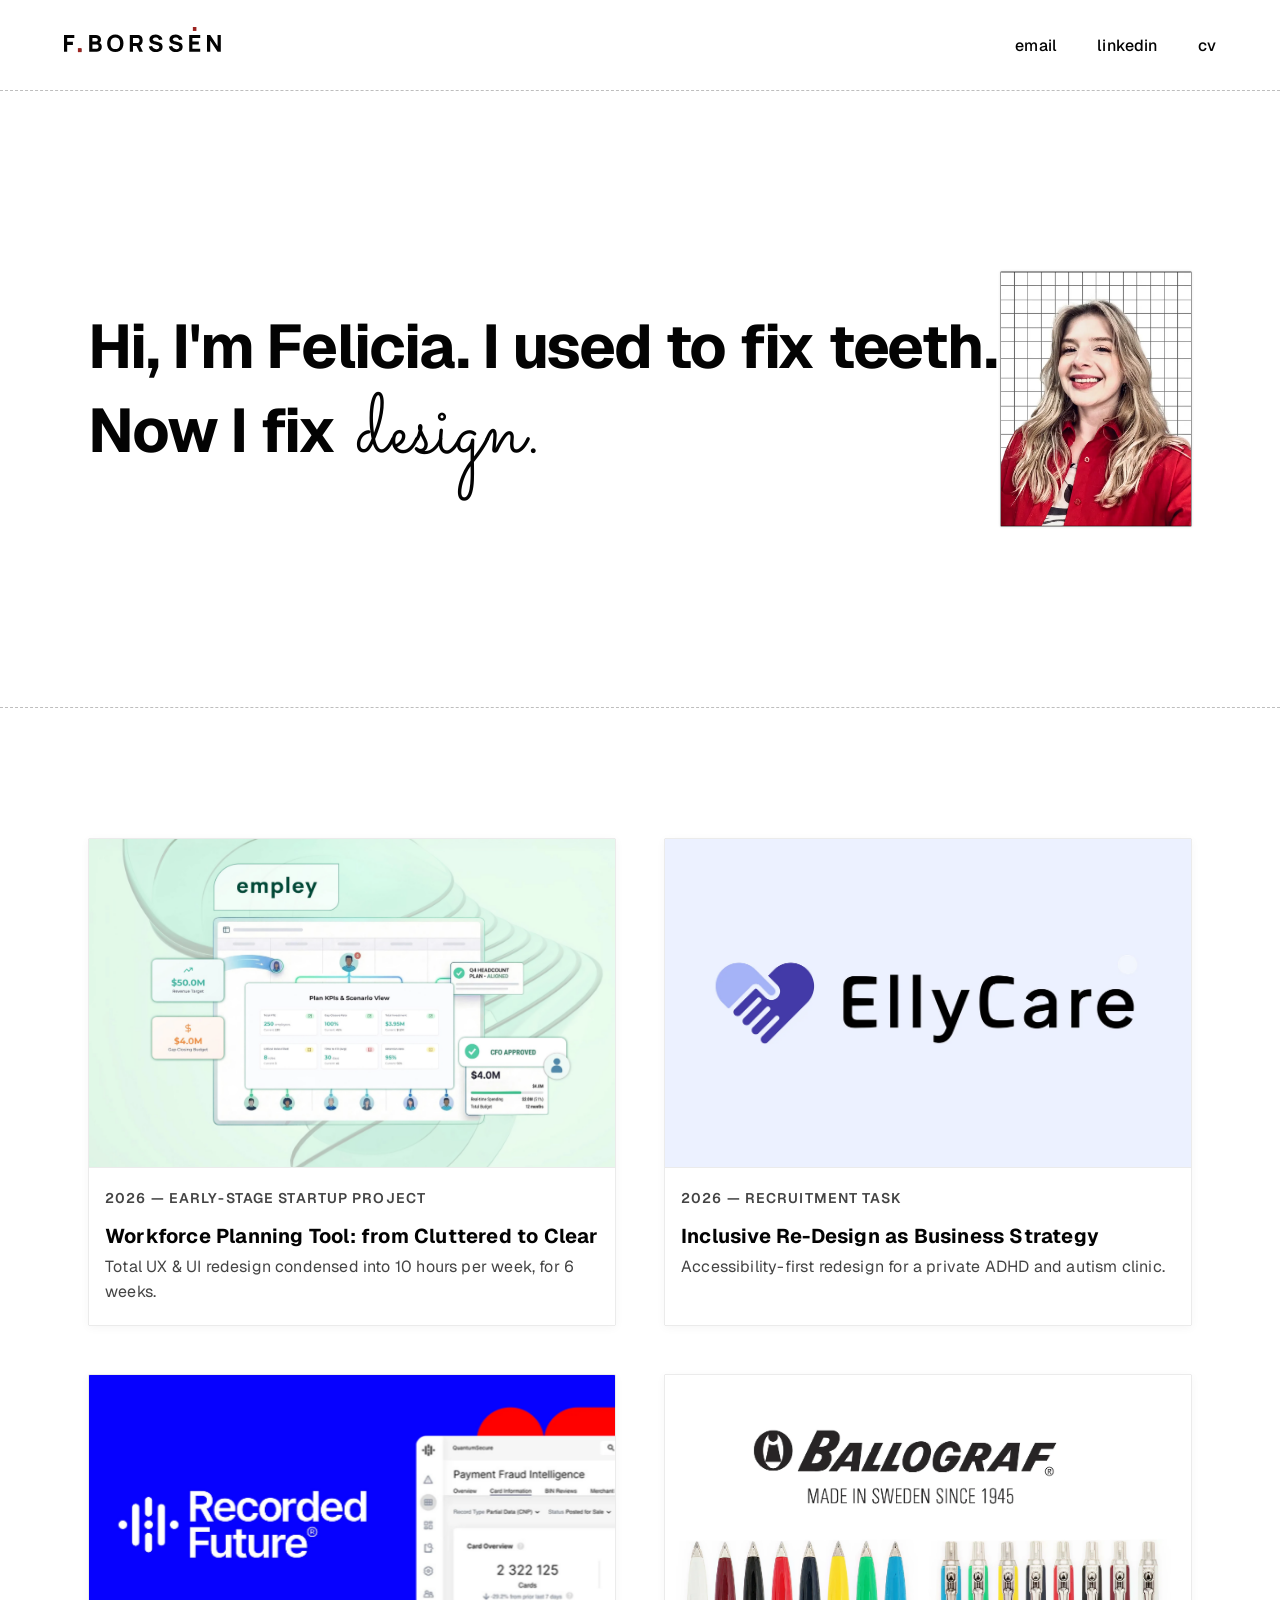
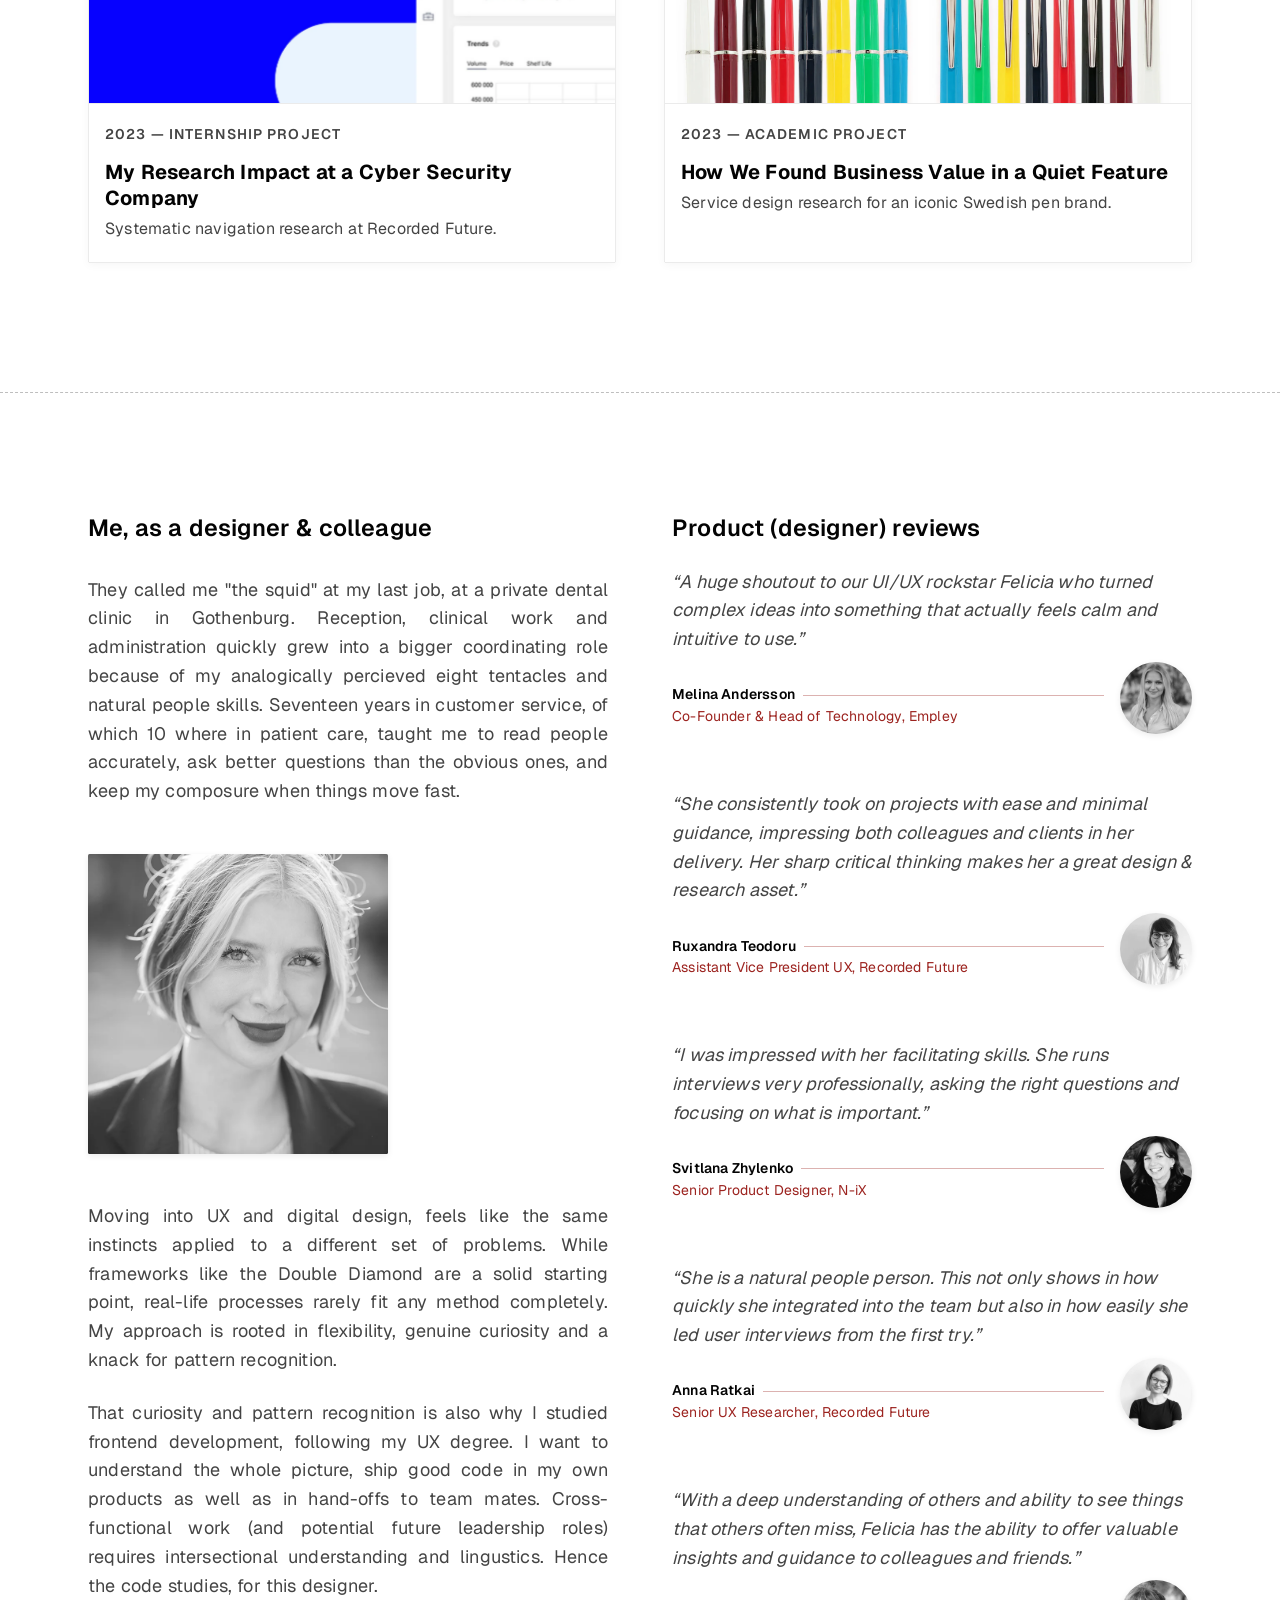
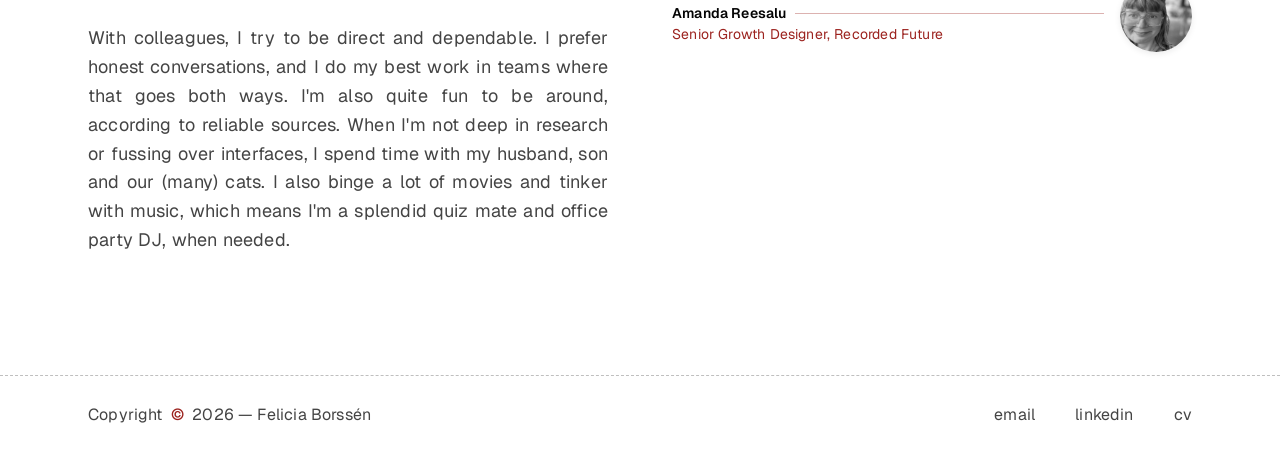
==== index.html @ e65a38c4 "init: portfolio structure and case studies" ====
<!DOCTYPE html>
<html lang="en">
<head>
    <meta charset="UTF-8">
    <meta name="viewport" content="width=device-width, initial-scale=1.0">
    <title>Felicia Borssen — UX Designer</title>
    <link rel="preconnect" href="https://fonts.googleapis.com">
    <link rel="preconnect" href="https://fonts.gstatic.com" crossorigin>
    <link href="https://fonts.googleapis.com/css2?family=Geist:wght@100;200;300;400;500;600;700;800;900&family=Inter:wght@400;500;600;700&family=Manrope:wght@300;400;500;600;700;800&family=Sacramento&display=swap" rel="stylesheet">
    <link rel="stylesheet" href="assets/css/style.css">
    <script>if(window.location.hash){document.documentElement.style.scrollBehavior='auto';window.addEventListener('load',function(){window.scrollBy(0,100);requestAnimationFrame(function(){document.documentElement.style.scrollBehavior='';});});}</script>
</head>
<body>
    <div class="container">
        <!-- Site header -->
        <header class="site-header">
            <div class="site-header__inner">
                <a href="index.html" class="site-header__branding">
                    <img src="assets/images/global/logo.svg" alt="F.Borssén" width="181" height="30">
                </a>
                <nav class="menu">
                    <button class="menu__toggle" aria-label="Open menu" aria-expanded="false">
                        <svg width="24" height="24" viewBox="0 0 24 24" fill="none" stroke="currentColor" stroke-width="2">
                            <line x1="3" y1="6" x2="21" y2="6"></line>
                            <line x1="3" y1="12" x2="21" y2="12"></line>
                            <line x1="3" y1="18" x2="21" y2="18"></line>
                        </svg>
                    </button>
                    <ul class="menu__list">
                        <li class="menu__item">
                            <a href="mailto:felicia.work.inbox@gmail.com" class="animated-link">
                                <span class="animated-link__text">email</span><span class="animated-link__arrow"><svg viewBox="0 0 14 14" fill="none" xmlns="http://www.w3.org/2000/svg"><path d="M3.5 10.5L10.5 3.5M10.5 3.5H5M10.5 3.5V9" stroke="#9C231F" stroke-width="1.8" stroke-linecap="round" stroke-linejoin="round"/></svg></span>
                            </a>
                        </li>
                        <li class="menu__item">
                            <a href="https://www.linkedin.com/in/felicia-borss%C3%A9n-008252253/" class="animated-link" target="_blank" rel="noopener">
                                <span class="animated-link__text">linkedin</span><span class="animated-link__arrow"><svg viewBox="0 0 14 14" fill="none" xmlns="http://www.w3.org/2000/svg"><path d="M3.5 10.5L10.5 3.5M10.5 3.5H5M10.5 3.5V9" stroke="#9C231F" stroke-width="1.8" stroke-linecap="round" stroke-linejoin="round"/></svg></span>
                            </a>
                        </li>
                        <li class="menu__item">
                            <a href="assets/images/global/cv-felicia-borssen-2026.pdf" class="animated-link" target="_blank" rel="noopener">
                                <span class="animated-link__text">cv</span><span class="animated-link__arrow"><svg viewBox="0 0 14 14" fill="none" xmlns="http://www.w3.org/2000/svg"><path d="M3.5 10.5L10.5 3.5M10.5 3.5H5M10.5 3.5V9" stroke="#9C231F" stroke-width="1.8" stroke-linecap="round" stroke-linejoin="round"/></svg></span>
                            </a>
                        </li>
                    </ul>
                </nav>
            </div>
            <hr class="separator site-header__separator" aria-hidden="true">
        </header>

        <!-- Responsive menu overlay (mobile) -->
        <div class="responsive-menu" aria-hidden="true">
            <button class="responsive-menu__close" aria-label="Close menu">
                <svg width="24" height="24" viewBox="0 0 24 24" fill="none" stroke="currentColor" stroke-width="2">
                    <line x1="18" y1="6" x2="6" y2="18"></line>
                    <line x1="6" y1="6" x2="18" y2="18"></line>
                </svg>
            </button>
            <ul class="responsive-menu__list">
                <li><a href="index.html" class="responsive-menu__link">Work</a></li>
                <li><a href="about.html" class="responsive-menu__link">CV</a></li>
                <li><a href="https://www.linkedin.com/in/felicia-borss%C3%A9n-008252253/" class="responsive-menu__link" target="_blank" rel="noopener">LinkedIn</a></li>
                <li><a href="mailto:felicia.work.inbox@gmail.com" class="responsive-menu__link">Email</a></li>
            </ul>
        </div>

        <!-- Main content -->
        <main class="site-content">
            <!-- Hero -->
            <section class="hero">
                <div class="hero__inner">
                    <div class="hero__text">
                        <h1 class="hero__title">Hi, I'm Felicia. I used to fix teeth.<br>Now I fix <span class="hero__title-accent">design.</span></h1>
                    </div>
                    <figure class="hero__image-wrap">
                        <img src="assets/images/global/hero-pic.webp" alt="Portrait of Felicia Borssen" class="hero__image">
                    </figure>
                </div>
            </section>

            <hr class="separator" aria-hidden="true">

            <!-- Projects -->
            <section class="projects" id="work">
                <div class="projects__list">

                    <a href="empley.html" class="project-card">
                        <div class="project-card__image-wrap">
                            <img src="assets/images/empley/hero.webp" alt="Workforce planning platform interface" class="project-card__image" loading="lazy">
                            <div class="project-card__overlay" aria-hidden="true">
                                <span class="project-card__overlay-text">View project</span>
                                <p class="project-card__overlay-description">Total UX & UI redesign condensed into 10 hours per week, for 6 weeks.</p>
                                <div class="project-card__overlay-tags">
                                    <span class="project-card__overlay-tag">UX & UI Design</span>
                                    <span class="project-card__overlay-tag">B2B SaaS</span>
                                    <span class="project-card__overlay-tag">Agile Work</span>
                                </div>
                            </div>
                        </div>
                        <div class="project-card__text">
                            <p class="project-hero__eyebrow">2026 — Early-stage startup project</p>
                            <h3 class="project-card__title">Workforce Planning Tool: from Cluttered to Clear</h3>
                            <p class="project-card__description">Total UX &amp; UI redesign condensed into 10 hours per week, for 6 weeks.</p>
                        </div>
                    </a>

                    <a href="ellycare.html" class="project-card">
                        <div class="project-card__image-wrap">
                            <img src="assets/images/ellycare/hero.webp" alt="EllyCare inclusive healthcare platform" class="project-card__image" loading="lazy">
                            <div class="project-card__overlay" aria-hidden="true">
                                <span class="project-card__overlay-text">View project</span>
                                <p class="project-card__overlay-description">Accessibility-first redesign for a private ADHD and autism clinic.</p>
                                <div class="project-card__overlay-tags">
                                    <span class="project-card__overlay-tag">UX & UI Design</span>
                                    <span class="project-card__overlay-tag">Accessibility</span>

                                    <span class="project-card__overlay-tag">Branding</span>
                                </div>
                            </div>
                        </div>
                        <div class="project-card__text">
                            <p class="project-hero__eyebrow">2026 — Recruitment task</p>
                            <h3 class="project-card__title">Inclusive Re-Design as Business Strategy</h3>
                            <p class="project-card__description">Accessibility-first redesign for a private ADHD and autism clinic.</p>
                        </div>
                    </a>

                    <a href="recorded-future.html" class="project-card">
                        <div class="project-card__image-wrap">
                            <img src="assets/images/recorded-future/hero.webp" alt="Cyber security platform dashboard" class="project-card__image" loading="lazy" style="object-position: 8% center;">
                            <div class="project-card__overlay" aria-hidden="true">
                                <span class="project-card__overlay-text">View project</span>
                                <p class="project-card__overlay-description">Systematic navigation research at Recorded Future.</p>
                                <div class="project-card__overlay-tags">
                                    <span class="project-card__overlay-tag">UX Research</span>
                                    <span class="project-card__overlay-tag">Usability Testing</span>
                                    <span class="project-card__overlay-tag">Enterprise</span>
                                </div>
                            </div>
                        </div>
                        <div class="project-card__text">
                            <p class="project-hero__eyebrow">2023 — Internship project</p>
                            <h3 class="project-card__title">My Research Impact at a Cyber Security Company</h3>
                            <p class="project-card__description">Systematic navigation research at Recorded Future.</p>
                        </div>
                    </a>

                    <a href="ballograf.html" class="project-card">
                        <div class="project-card__image-wrap">
                            <img src="assets/images/ballograf/hero.webp" alt="Ballograf pen customization redesign" class="project-card__image" loading="lazy" style="object-fit: cover; object-position: center top;">
                            <div class="project-card__overlay" aria-hidden="true">
                                <span class="project-card__overlay-text">View project</span>
                                <p class="project-card__overlay-description">Service design research for an iconic Swedish pen brand.</p>
                                <div class="project-card__overlay-tags">
                                    <span class="project-card__overlay-tag">Service Design</span>
                                    <span class="project-card__overlay-tag">B2C</span>
                                    <span class="project-card__overlay-tag">Branding</span>
                                </div>
                            </div>
                        </div>
                        <div class="project-card__text">
                            <p class="project-hero__eyebrow">2023 — Academic project</p>
                            <h3 class="project-card__title">How We Found Business Value in a Quiet Feature</h3>
                            <p class="project-card__description">Service design research for an iconic Swedish pen brand.</p>
                        </div>
                    </a>

                </div>
            </section>

            <!-- About -->
            <section class="about-page" id="about">
                <div class="about-page__grid">
                    <div class="about-page__left">
                        <div class="about-text">
                            <div class="about-grid__col">
                                <h3>Me, as a designer &amp; colleague</h3>
                                <p>They called me "the squid" at my last job, at a private dental clinic in Gothenburg. Reception, clinical work and administration quickly grew into a bigger coordinating role because of my analogically percieved eight tentacles and natural people skills. Seventeen years in customer service, of which 10 where in patient care, taught me to read people accurately, ask better questions than the obvious ones, and keep my composure when things move fast.</p>
                            </div>

                                <img src="assets/images/global/about-me-photo.webp" alt="Felicia Borssen" class="about-photo" loading="lazy">


                            <div class="about-grid__col">    
                                <p>Moving into UX and digital design, feels like the same instincts applied to a different set of problems. While frameworks like the Double Diamond are a solid starting point, real-life processes rarely fit any method completely. My approach is rooted in flexibility, genuine curiosity and a knack for pattern recognition.</p>
                                
                                <p>That curiosity and pattern recognition is also why I studied frontend development, following my UX degree. I want to understand the whole picture, ship good code in my own products as well as in hand-offs to team mates. Cross-functional work (and potential future leadership roles) requires intersectional understanding and lingustics. Hence the code studies, for this designer.</p>
                                    
                                <p>With colleagues, I try to be direct and dependable. I prefer honest conversations, and I do my best work in teams where that goes both ways. I'm also quite fun to be around, according to reliable sources. When I'm not deep in research or fussing over interfaces, I spend time with my husband, son and our (many) cats. I also binge a lot of movies and tinker with music, which means I'm a splendid quiz mate and office party DJ, when needed.</p>
                            </div>
                        </div>
                    </div>
                    <div class="about-page__right">
                        <h3>Product (designer) reviews</h3>
                        <div class="testimonials-list">
                            <div class="testimonial">
                                <p class="testimonial__quote">&ldquo;A huge shoutout to our UI/UX rockstar Felicia who turned complex ideas into something that actually feels calm and intuitive to use.&rdquo;</p>
                                <div class="testimonial__footer">
                                    <img class="testimonial__avatar" src="assets/images/global/testimonial-melina.webp" alt="Melina Andersson" loading="lazy">
                                    <div class="testimonial__meta">
                                        <span class="testimonial__author">Melina Andersson <span class="testimonial__sep"></span></span>
                                        <span class="testimonial__role">Co-Founder &amp; Head of Technology, Empley</span>
                                    </div>
                                </div>
                            </div>
                            <div class="testimonial">
                                <p class="testimonial__quote">&ldquo;She consistently took on projects with ease and minimal guidance, impressing both colleagues and clients in her delivery. Her sharp critical thinking makes her a great design &amp; research asset.&rdquo;</p>
                                <div class="testimonial__footer">
                                    <img class="testimonial__avatar" src="assets/images/global/testimonial-ruxandra.webp" alt="Ruxandra Teodoru" loading="lazy">
                                    <div class="testimonial__meta">
                                        <span class="testimonial__author">Ruxandra Teodoru <span class="testimonial__sep"></span></span>
                                        <span class="testimonial__role">Assistant Vice President UX, Recorded Future</span>
                                    </div>
                                </div>
                            </div>
                            <div class="testimonial">
                                <p class="testimonial__quote">&ldquo;I was impressed with her facilitating skills. She runs interviews very professionally, asking the right questions and focusing on what is important.&rdquo;</p>
                                <div class="testimonial__footer">
                                    <img class="testimonial__avatar" src="assets/images/global/testimonial-svitlana.webp" alt="Svitlana Zhylenko" loading="lazy">
                                    <div class="testimonial__meta">
                                        <span class="testimonial__author">Svitlana Zhylenko <span class="testimonial__sep"></span></span>
                                        <span class="testimonial__role">Senior Product Designer, N-iX</span>
                                    </div>
                                </div>
                            </div>
                            <div class="testimonial">
                                <p class="testimonial__quote">&ldquo;She is a natural people person. This not only shows in how quickly she integrated into the team but also in how easily she led user interviews from the first try.&rdquo;</p>
                                <div class="testimonial__footer">
                                    <img class="testimonial__avatar" src="assets/images/global/testimonial-anna.webp" alt="Anna Ratkai" loading="lazy">
                                    <div class="testimonial__meta">
                                        <span class="testimonial__author">Anna Ratkai <span class="testimonial__sep"></span></span>
                                        <span class="testimonial__role">Senior UX Researcher, Recorded Future</span>
                                    </div>
                                </div>
                            </div>
                            <div class="testimonial">
                                <p class="testimonial__quote">&ldquo;With a deep understanding of others and ability to see things that others often miss, Felicia has the ability to offer valuable insights and guidance to colleagues and friends.&rdquo;</p>
                                <div class="testimonial__footer">
                                    <img class="testimonial__avatar" src="assets/images/global/testimonial-amanda.webp" alt="Amanda Reesalu" loading="lazy">
                                    <div class="testimonial__meta">
                                        <span class="testimonial__author">Amanda Reesalu <span class="testimonial__sep"></span></span>
                                        <span class="testimonial__role">Senior Growth Designer, Recorded Future</span>
                                    </div>
                                </div>
                            </div>
                        </div>
                    </div>
                </div>
            </section>

        </main>

        <!-- Footer -->
        <footer class="site-footer">
            <hr class="site-footer__separator" aria-hidden="true">
            <div class="site-footer__inner">
                <p>Copyright <span class="copyright-symbol">&copy;</span> 2026 &mdash; Felicia Borss&eacute;n</p>
                <ul class="menu__list">
                    <li class="menu__item">
                        <a href="mailto:felicia.work.inbox@gmail.com" class="animated-link">
                            <span class="animated-link__text">email</span><span class="animated-link__arrow"><svg viewBox="0 0 14 14" fill="none" xmlns="http://www.w3.org/2000/svg"><path d="M3.5 10.5L10.5 3.5M10.5 3.5H5M10.5 3.5V9" stroke="#9C231F" stroke-width="1.8" stroke-linecap="round" stroke-linejoin="round"/></svg></span>
                        </a>
                    </li>
                    <li class="menu__item">
                        <a href="https://www.linkedin.com/in/felicia-borss%C3%A9n-008252253/" class="animated-link" target="_blank" rel="noopener">
                            <span class="animated-link__text">linkedin</span><span class="animated-link__arrow"><svg viewBox="0 0 14 14" fill="none" xmlns="http://www.w3.org/2000/svg"><path d="M3.5 10.5L10.5 3.5M10.5 3.5H5M10.5 3.5V9" stroke="#9C231F" stroke-width="1.8" stroke-linecap="round" stroke-linejoin="round"/></svg></span>
                        </a>
                    </li>
                    <li class="menu__item">
                        <a href="assets/images/global/cv-felicia-borssen-2026.pdf" class="animated-link" target="_blank" rel="noopener">
                            <span class="animated-link__text">cv</span><span class="animated-link__arrow"><svg viewBox="0 0 14 14" fill="none" xmlns="http://www.w3.org/2000/svg"><path d="M3.5 10.5L10.5 3.5M10.5 3.5H5M10.5 3.5V9" stroke="#9C231F" stroke-width="1.8" stroke-linecap="round" stroke-linejoin="round"/></svg></span>
                        </a>
                    </li>
                </ul>
            </div>
        </footer>
    </div>

    <script src="assets/js/menu.js" defer></script>
    <script src="assets/js/header.js" defer></script>
</body>
</html>
---- assets/css/style.css ----
/* ========== RESET ========== */

*,
*::before,
*::after {
    box-sizing: border-box;
}

html,
body {
    margin: 0;
    padding: 0;
}

html {
    scroll-behavior: smooth;
    overflow-x: clip;
    scroll-padding-top: calc(var(--header-height) + 78px);
}

img {
    max-width: 100%;
    display: block;
    image-rendering: auto;
}

figure {
    margin: 0;
}

button {
    font: inherit;
    cursor: pointer;
    border: none;
    background: none;
    padding: 0;
}

a {
    color: inherit;
    text-decoration: none;
}

ul {
    list-style: none;
    margin: 0;
    padding: 0;
}

h1, h2, h3, h4 {
    margin: 0;
}

p {
    margin: 0;
}

/* Focus states for keyboard navigation */
a:focus-visible,
button:focus-visible,
input:focus-visible,
textarea:focus-visible {
    outline: 2px solid var(--color-accent);
    outline-offset: 2px;
}


/* ========== VARIABLES (Figma design tokens + BUILD_PLAN structure) ========== */

:root {
    /* --- Colors (from Figma) ---------------------------------------- */
    --color-red: #9C231F;
    --color-red-deep: #811010;

    --color-black: #030303;
    --color-black-70: rgba(3, 3, 3, 0.70);
    --color-black-62: rgba(3, 3, 3, 0.62);
    --color-black-58: rgba(3, 3, 3, 0.58);
    --color-black-50: rgba(3, 3, 3, 0.50);
    --color-black-40: rgba(3, 3, 3, 0.40);
    --color-black-30: rgba(3, 3, 3, 0.30);
    --color-black-18: rgba(3, 3, 3, 0.18);
    --color-black-15: rgba(3, 3, 3, 0.15);
    --color-black-10: rgba(0, 0, 0, 0.10);

    --color-white: #FFFFFF;
    --color-form-bg: #EEF2F8;
    --color-input-bg: #F3F3F5;
    --color-cream: #FCF9F7;
    --color-muted: #ECECF0;
    --color-muted-fg: #717182;

    /* Semantic aliases */
    --color-text: var(--color-black);
    --color-text-secondary: #444;
    --color-text-muted: var(--color-black-58);
    --color-bg: var(--color-white);
    --color-bg-alt: var(--color-cream);
    --color-accent: var(--color-red);
    --color-accent-hover: var(--color-red-deep);
    --color-accent-subtle: rgba(156, 35, 31, 0.35);
    --color-accent-muted: rgba(156, 35, 31, 0.75);
    --color-border: var(--color-black-40);
    --color-border-light: var(--color-black-10);
    --color-border-hairline: rgba(0, 0, 0, 0.08);

    /* --- Typography (Figma: Manrope primary, Sacramento accent, Inter for arrows) --- */
    --font-family: 'Geist', sans-serif;
    --font-heading: 'Geist', sans-serif;
    --font-accent: 'Sacramento', cursive;
    --font-arrow: 'Inter', sans-serif;

    --font-size-xs:   14px;
    --font-size-sm:   16px;
    --font-size-base: 18px;
    --font-size-md:   20px;
    --font-size-lg:   clamp(20px, calc(1.16rem + 0.376vw), 24px);
    --font-size-xl:   clamp(22px, calc(1.24rem + 0.563vw), 28px);
    --font-size-2xl:  clamp(26px, calc(1.49rem + 0.563vw), 32px);
    --font-size-3xl:  clamp(34px, calc(1.82rem + 1.315vw), 48px);
    --font-size-hero: 70px;
    --font-size-hero-accent: 82px;

    --font-weight-light: 300;
    --font-weight-regular: 400;
    --font-weight-medium: 500;
    --font-weight-semibold: 600;
    --font-weight-bold: 700;
    --font-weight-extrabold: 800;

    --line-height-base: 1.55;
    --line-height-body: 1.6;
    --letter-spacing-base: 0.01em;
    --letter-spacing-wide: 0.02em;
    --letter-spacing-logo: 0.17em;

    /* --- Spacing (Figma tokens on 8pt grid) ------------------------- */
    --space-1: 4px;
    --space-2: 8px;
    --space-3: 12px;
    --space-4: 16px;
    --space-5: 24px;
    --space-6: 32px;
    --space-7: 48px;
    --space-8: 64px;
    --space-9: 96px;
    --space-10: 128px;

    /* Semantic spacing aliases */
    --space-xs: var(--space-1);
    --space-sm: var(--space-2);
    --space-md: var(--space-4);
    --space-lg: var(--space-5);
    --space-xl: var(--space-6);
    --space-2xl: var(--space-7);
    --space-3xl: var(--space-8);
    --space-4xl: var(--space-9);

    /* --- Layout (Figma dimensions) ---------------------------------- */
    --width-max: 1440px;
    --padding-section-x: 64px;
    --padding-content-x: 104px;
    --padding-projects-x: 218px;
    --padding-section-y: 114px;
    --padding-hero-y: 130px;

    /* --- Border radius ---------------------------------------------- */
    --radius-sharp: 1.5px;
    --radius-sm: var(--radius-sharp);
    --radius-md: var(--radius-sharp);
    --radius-lg: var(--radius-sharp);
    --radius-pill: 100px;
    --radius-card: var(--radius-sharp);

    /* --- Grid (teacher's signature pattern) ------------------------- */
    --header-height: 90px;
    --grid-container: [full-start] minmax(24px, 1fr) [inner-start] minmax(0, 87.5rem) [inner-end] minmax(24px, 1fr) [full-end];
    --section-gap: var(--space-4xl);

    /* --- Custom dashed separator ------------------------------------ */
    --dash-color: var(--color-black-50);
    --dash-length: 12px;
    --dash-gap: 8px;
}


/* ========== TYPOGRAPHY ========== */

body {
    font-family: var(--font-family);
    font-size: var(--font-size-base);
    font-weight: var(--font-weight-regular);
    line-height: var(--line-height-base);
    letter-spacing: var(--letter-spacing-base);
    color: var(--color-text);
    background-color: var(--color-bg);
    -webkit-font-smoothing: antialiased;
    overflow-x: clip;
}

h1 {
    font-family: var(--font-heading);
    font-size: clamp(32px, 3vw + 1rem, var(--font-size-hero));
    font-weight: var(--font-weight-bold);
    line-height: 1.15;
    letter-spacing: -0.02em;
}

h2 {
    font-family: var(--font-heading);
    font-size: var(--font-size-2xl);
    font-weight: var(--font-weight-medium);
    line-height: 1.2;
}

h3 {
    font-family: var(--font-heading);
    font-size: var(--font-size-md);
    font-weight: var(--font-weight-medium);
    line-height: 1.3;
}


/* ========== MAIN LAYOUT (teacher's grid container) ========== */

.container {
    display: grid;
    grid-template-columns: var(--grid-container);
    row-gap: 0;
}

/* Inner-width: content constrained to max-width */
.site-content {
    grid-column: inner;
    padding: 0 var(--padding-section-x);
}


/* ========== SITE HEADER (Figma: logo + links) ========== */

.site-header {
    grid-column: full;
    position: sticky;
    top: 0;
    z-index: 100;
    background-color: var(--color-bg);
    transition: transform 500ms ease-in-out;
}

.site-header--hidden {
    transform: translateY(-100%);
}

.site-header__inner {
    height: var(--header-height);
    display: flex;
    justify-content: space-between;
    align-items: center;
    padding: 0 var(--padding-section-x);
    max-width: 87.5rem;
    margin: 0 auto;
}

/* --- Logo (SVG from Figma export) --- */
.site-header__branding {
    display: flex;
    align-items: center;
    position: relative;
    width: fit-content;
    transform: translateY(-5px);
}

.site-header__branding::after {
    content: '';
    position: absolute;
    bottom: -8px;
    left: -2px;
    width: 0;
    height: 2px;
    background-color: var(--color-accent);
    transition: width 400ms ease-out;
}

.site-header__branding:hover::after {
    width: calc(100% + 4px);
}

.site-header__branding img {
    height: 26px;
    width: auto;
}

/* --- Header nav links (Figma: animated links with red arrows) --- */
.menu {
    display: flex;
    align-items: center;
}

.menu__list {
    display: flex;
    align-items: center;
    gap: 40px;
}


.menu__toggle {
    display: none;
}


/* ========== DASHED SEPARATOR (custom gradient — longer dashes, wider gaps) ========== */

/* All separators: full viewport bleed, native dashed border at 25% opacity */
.separator,
.site-header__separator,
.site-footer__separator {
    border: none;
    border-top: 1px dashed #000;
    opacity: 0.25;
    height: 0;
    margin: 0;
    /* Break out of padded containers to full viewport */
    width: 100vw;
    position: relative;
    left: 50%;
    transform: translateX(-50%);
}


/* ========== HERO (Figma: image + headline, 208px vertical padding) ========== */

.hero {
    padding: 180px 0 180px;
}

.hero__inner {
    display: flex;
    align-items: center;
    gap: 80px;
}

.hero__image-wrap {
    flex-shrink: 0;
}

.hero__image {
    width: clamp(130px, 15vw, 210px);
    height: auto;
    aspect-ratio: 3 / 4;
    object-fit: cover;
    border-radius: var(--radius-sm);
    border: 0.344px solid var(--color-black-40);
    box-shadow: 0 0 2.751px 0 rgba(0, 0, 0, 0.1);
}

.hero__text {
    display: flex;
    flex-direction: column;
    gap: var(--space-md);
    flex: 1;
    min-width: 0;
}

.hero__title {
    white-space: nowrap;
    font-size: clamp(22px, 4.8vw, 64px);
}

/* Sacramento accent — NOT italic, scales relative to parent h1 */
.hero__title-accent {
    font-family: var(--font-accent);
    font-weight: var(--font-weight-regular);
    font-style: normal;
    font-size: 1.5em;
    letter-spacing: 0;
    margin-left: 0.08em;
}


/* ========== PROJECTS SECTION (Figma: wider padding 218px) ========== */

.projects {
    padding: 130px 0;
    position: relative;
}

.projects::after {
    content: '';
    position: absolute;
    left: 50%;
    transform: translateX(-50%);
    width: 100vw;
    border-top: 1px dashed #000;
    opacity: 0.25;
    pointer-events: none;
    bottom: 0;
}

.projects__list {
    display: grid;
    grid-template-columns: 1fr 1fr;
    gap: var(--space-7);
}

/* --- Project Card --- */
.project-card {
    display: flex;
    flex-direction: column;
    gap: 0;
    text-decoration: none;
    color: inherit;
    min-width: 0;
    border: 1px solid var(--color-border-hairline);
    border-radius: var(--radius-sm);
    overflow: hidden;
    padding: 0;
    box-shadow: 0 2px 10px rgba(0, 0, 0, 0.04);
}

.project-card__image-wrap {
    width: 100%;
    aspect-ratio: 16 / 10;
    border-radius: 0;
    overflow: hidden;
    position: relative;
    container-type: inline-size;
    border-bottom: 1px solid var(--color-border-hairline);
}

.project-card__image-wrap::after {
    content: '';
    position: absolute;
    inset: 0;
    border-radius: 0;
    pointer-events: none;
    z-index: 1;
}

.project-card__image {
    width: 100%;
    height: 100%;
    object-fit: cover;
    transition: transform 600ms ease-in-out;
    will-change: transform;
    transform: scale(1.01) translateZ(0);
}

.project-card:hover .project-card__image {
    transform: scale(1.03);
}

/* Recorded Future preview card: shift the dashboard screenshot crop left-of-center */
.project-card[href$="recorded-future.html"] .project-card__image {
    object-position: 8% center;
}

.project-card__overlay {
    position: absolute;
    inset: 0;
    background-color: rgba(3, 3, 3, 0);
    display: flex;
    flex-direction: column;
    align-items: flex-start;
    justify-content: flex-start;
    gap: 22px;
    padding: 36% 20px 20px;
    transition: background-color 500ms ease-in-out;
    border-radius: var(--radius-sm);
}

.project-card__overlay-text {
    color: var(--color-white);
    font-weight: var(--font-weight-semibold);
    font-size: var(--font-size-md);
    opacity: 0;
    transform: translateY(10px);
    transition: opacity 400ms ease-in-out, transform 400ms ease-in-out;
}

.project-card__overlay-description {
    color: rgba(255, 255, 255, 0.92);
    font-size: var(--font-size-xs);
    font-weight: var(--font-weight-medium);
    line-height: var(--line-height-body);
    text-align: left;
    opacity: 0;
    transform: translateY(10px);
    transition: opacity 400ms ease-in-out 30ms, transform 400ms ease-in-out 30ms;
    margin: 0;
}

.project-card:hover .project-card__overlay-description {
    opacity: 1;
    transform: translateY(0);
}

.project-card__overlay-tags {
    display: flex;
    flex-wrap: wrap;
    justify-content: center;
    gap: 6px;
    opacity: 0;
    transform: translateY(6px);
    transition: opacity 400ms ease-in-out 60ms, transform 400ms ease-in-out 60ms;
}

.project-card__overlay-tag {
    font-size: var(--font-size-xs);
    font-weight: var(--font-weight-medium);
    padding: var(--space-1) 11px;
    border: 1px solid rgba(255, 255, 255, 0.5);
    border-radius: var(--radius-sm);
    color: var(--color-white);
}

.project-card:hover .project-card__overlay {
    background-color: rgba(3, 3, 3, 0.92);
}

.project-card:hover .project-card__overlay-text,
.project-card:hover .project-card__overlay-tags {
    opacity: 1;
    transform: translateY(0);
}

/* Compact overlay for small cards (e.g. 3-col other-cases grid) */
@container (max-width: 360px) {
    .project-card__overlay {
        gap: 10px;
        padding: 14px;
    }

    .project-card__overlay-text {
        font-size: var(--font-size-sm);
    }

    .project-card__overlay-description {
        display: none;
    }

    .project-card__overlay-tags {
        gap: 4px;
    }

    .project-card__overlay-tag {
        font-size: 11px;
        padding: 2px var(--space-2);
    }
}

.project-card__text {
    display: flex;
    flex-direction: column;
    gap: 6px;
    padding: 20px 16px 20px;
    background: var(--color-bg);
}

.project-card .project-hero__eyebrow {
    margin-bottom: 0;
}

.project-card__title {
    font-size: clamp(14px, 1.4vw + 0.5rem, 20px);
    font-weight: var(--font-weight-bold);
    letter-spacing: 0.2px;
    line-height: 1.3;
    color: var(--color-text);
    margin-top: var(--space-sm);
}

.project-card__description {
    font-size: clamp(14px, 1.4vw, 16px);
    color: var(--color-text-secondary);
    line-height: var(--line-height-base);
}

.other-cases-grid .project-card__overlay {
    padding-top: 38%;
}

/* Fix: .project-tabs .tabs__panel p overrides card p elements — reset here */
.project-tabs .tabs__panel .project-card .project-hero__eyebrow {
    margin-bottom: 0;
    color: inherit;
}

.project-tabs .tabs__panel .project-card__overlay-description {
    color: rgba(255, 255, 255, 0.92);
    margin-bottom: 0;
}

.projects__list .project-card__overlay {
    padding-top: 38%;
}

/* Hide overlay description on landing page cards (visible in text area only) */
.projects__list .project-card__overlay-description {
    display: none;
}


/* ========== TAB NAVIGATION (Figma: animated red underline, mt-14px) ========== */

.tabs {
    display: flex;
    flex-direction: column;
}

.tabs__buttons {
    display: flex;
    gap: clamp(22px, 4.6vw, 64px);
    border-bottom: none;
}

.tabs__button {
    font-family: var(--font-family);
    font-size: var(--font-size-md);
    font-weight: var(--font-weight-medium);
    letter-spacing: 0.48px;
    color: var(--color-text-muted);
    background: none;
    border: none;
    cursor: pointer;
    padding: var(--space-md) 0;
    padding-bottom: 0;
    position: relative;
    transition: color 500ms ease;
    white-space: nowrap;
    text-transform: lowercase;
}

/* Red underline — 6px below text baseline; keeps air between line and dashed separator */
.tabs__button::after {
    content: '';
    display: block;
    margin-top: 6px;
    width: 0;
    height: 2px;
    background-color: var(--color-accent);
    transition: width 400ms ease-out;
}

.tabs__button--active {
    color: var(--color-text);
}

.tabs__button--active::after {
    width: 100%;
}

.tabs__button:hover {
    color: var(--color-text);
}

.tabs__button:hover::after {
    width: 100%;
}

/* Tabs content wrapper — height animated by JS per active panel */
.tabs__content {
    position: relative;
    overflow-x: clip;
    overflow-y: clip;
    transition: height 400ms ease;
}

/*
 * Tab-lead — hook wrapper that sits ABOVE the column grid.
 * Constrained to left-column width via max-width so the hook visually aligns
 * with the left column below. Margin zeroed everywhere — parent gap on
 * .tabs__panel / .process-block handles vertical spacing.
 */
.tabs__panel > .tab-intro,
.process-block > .tab-intro {
    max-width: calc(50% - 40px);
    margin-bottom: 0;
}

.project-tabs .tabs__panel .tab-intro {
    display: flex;
    flex-direction: column;
    gap: 0;
}

.tab-intro .tab-intro__hook { margin-bottom: 0; }


.tab-cols {
    display: grid;
    grid-template-columns: 1fr 1fr;
    gap: 80px;
    align-items: start;
}

.tab-cols__aside {
    position: sticky;
    top: calc(var(--header-height) + 78px + var(--space-md));
    align-self: start;
    display: flex;
    flex-direction: column;
    gap: var(--space-lg);
    padding-top: 14px;
}

.process-block__media--sticky {
    position: sticky;
    top: calc(var(--header-height) + 78px + var(--space-md));
    align-self: start;
}

.tabs__panel {
    position: absolute;
    top: 0;
    left: 0;
    width: 100%;
    opacity: 0;
    transform: translateY(8px);
    transition: opacity 500ms ease-in-out, transform 500ms ease-in-out;
    pointer-events: none;
    visibility: hidden;
}

.tabs__panel--active {
    opacity: 1;
    transform: translateY(0);
    pointer-events: auto;
    visibility: visible;
    position: relative;
}


/* ========== ABOUT CONTENT ========== */

.about-grid {
    display: grid;
    grid-template-columns: 1fr 1px 1fr;
    gap: var(--space-xl);
}

.about-grid__divider {
    background-color: var(--color-black-15);
    width: 1px;
    margin: 28px 0;
}

.about-grid__col {
    display: flex;
    flex-direction: column;
    gap: var(--space-lg);
}

.about-grid__col p {
    color: var(--color-text-secondary);
    line-height: var(--line-height-body);
    text-align: justify;
    text-align-last: left;
    hyphens: none;
    text-wrap: pretty;
}


/* ========== TESTIMONIALS (Figma: avatar + quote) ========== */

.testimonials-list {
    display: flex;
    flex-direction: column;
    gap: var(--space-2xl);
}

.testimonial {
    display: flex;
    flex-direction: column;
    gap: var(--space-md);
}

.testimonial__footer {
    display: flex;
    flex-direction: row-reverse;
    align-items: center;
    gap: var(--space-md);
}

.testimonial__avatar {
    width: 72px;
    height: 72px;
    border-radius: 50%;
    background-color: var(--color-muted);
    flex-shrink: 0;
    object-fit: cover;
    filter: grayscale(100%);
    box-shadow: 0 2px 6px rgba(0, 0, 0, 0.08);
    transform: translateY(-8px);
}

.testimonial__body {
    display: flex;
    flex-direction: column;
    gap: var(--space-md);
}

.testimonial__quote {
    color: var(--color-text-secondary);
    line-height: var(--line-height-body);
    font-style: italic;
}

.testimonial__meta {
    display: flex;
    flex-direction: column;
    justify-content: center;
    flex: 1;
    gap: 0;
}

.testimonial__author {
    font-weight: var(--font-weight-semibold);
    font-size: var(--font-size-xs);
    display: flex;
    align-items: center;
}

.testimonial__sep {
    display: block;
    flex: 1;
    height: 1px;
    background-color: var(--color-accent-subtle);
    margin-left: var(--space-2);
}

.testimonial__role {
    font-size: var(--font-size-xs);
    color: var(--color-accent);
}



/* ========== ABOUT PAGE LAYOUT ========== */

.about-page {
    padding: 120px 0 120px;
}

.about-page__grid {
    display: grid;
    grid-template-columns: 1fr 1fr;
    gap: var(--space-3xl);
    align-items: start;
}

.about-page__left {
    display: flex;
    flex-direction: column;
    gap: var(--space-3xl);
}

.about-text {
    display: flex;
    flex-direction: column;
    gap: var(--space-2xl);
}

.about-text h3 {
    font-size: var(--font-size-lg);
    font-weight: var(--font-weight-semibold);
    margin-bottom: var(--space-sm);
}

.about-photo {
    width: 300px;
    height: 300px;
    border-radius: var(--radius-sm);
    object-fit: cover;

    filter: grayscale(100%);
    box-shadow: 0 2px 6px rgba(0, 0, 0, 0.08);
}

.about-page__right > h3 {
    font-size: var(--font-size-lg);
    font-weight: var(--font-weight-semibold);
    margin-bottom: var(--space-lg);
}

.about-page__right {
    position: sticky;
    top: calc(var(--header-height) + var(--space-2xl));
}

@media screen and (max-width: 900px) {
    .about-page__grid {
        grid-template-columns: 1fr;
    }

    .about-page__right {
        position: static;
    }
}


/* ========== CV TAB ========== */

.cv-sheet {
    width: 100%;
    border: 0.8px solid var(--color-black-18);
    border-radius: var(--radius-card);
    overflow: hidden;
    display: flex;
    text-align: left;
}

/* --- Sidebar --- */
.cv-sidebar {
    width: 224px;
    flex-shrink: 0;
    background-color: var(--color-form-bg);
    padding: 26px 22px;
    display: flex;
    flex-direction: column;
    gap: var(--space-2xl);
}

.cv-sidebar-section + .cv-sidebar-section {
    margin-top: -10px;
}

.cv-identity {
    display: flex;
    flex-direction: column;
    gap: var(--space-1);
    margin-top: 10px;
}

.cv-identity .cv-name {
    margin-top: 12px;
}

.cv-label {
    font-size: var(--font-size-xl);
    font-weight: var(--font-weight-bold);
    line-height: 1;
    color: var(--color-accent);
}

.cv-name {
    font-size: var(--font-size-md);
    font-weight: var(--font-weight-semibold);
    line-height: 1.15;
    color: var(--color-text);
    display: inline-block;
    position: relative;
    padding-bottom: 9px;
    margin-bottom: 14px;
}

.cv-name::after {
    content: '';
    position: absolute;
    bottom: 0;
    left: -1px;
    width: calc(100% - 34px);
    height: 2px;
    background-color: var(--color-accent);
}

.cv-role {
    font-size: var(--font-size-sm);
    font-weight: var(--font-weight-bold);
    text-transform: uppercase;
    letter-spacing: 0.02em;
    line-height: 1.2;
    color: var(--color-text);
}

.cv-role-accent {
    color: var(--color-accent);
}

.cv-sidebar-section {
    display: flex;
    flex-direction: column;
    gap: var(--space-3);
}

.cv-sidebar-section .cv-summary + .cv-summary {
    margin-top: var(--space-3);
}

.cv-section-label {
    font-size: var(--font-size-xs);
    font-weight: var(--font-weight-bold);
    text-transform: uppercase;
    letter-spacing: 0.1em;
    color: var(--color-accent);
}

.cv-contact-list {
    display: flex;
    flex-direction: column;
    gap: var(--space-3);
}

.cv-contact-item {
    display: flex;
    align-items: center;
    gap: 7px;
    font-size: var(--font-size-xs);
    color: var(--color-text);
    text-decoration: none;
    line-height: 1.4;
}

.cv-contact-item svg {
    width: 11px;
    height: 11px;
    flex-shrink: 0;
}

.cv-contact-link-text {
    text-decoration: underline;
    text-underline-offset: 2px;
}

.cv-summary {
    font-size: var(--font-size-xs);
    color: var(--color-text);
    line-height: 1.65;
}

.cv-tools-list {
    display: flex;
    flex-direction: column;
    gap: 5px;
}

.cv-tool {
    font-size: var(--font-size-xs);
    color: var(--color-text);
}

/* --- Main column --- */
.cv-main {
    flex: 1;
    background-color: var(--color-white);
    padding: 26px 32px 36px;
    display: flex;
    flex-direction: column;
    gap: var(--space-lg);
    border-left: 1px dashed var(--color-border-light);
    min-width: 0;
}

.cv-section + .cv-section {
    margin-top: var(--space-xl);
}

.cv-main-top {
    display: flex;
    justify-content: flex-end;
    margin-top: 14px;
}

.cv-section {
    display: flex;
    flex-direction: column;
    gap: var(--space-lg);
}

.cv-section-heading {
    font-size: var(--font-size-sm);
    font-weight: var(--font-weight-bold);
    text-transform: uppercase;
    letter-spacing: 0.1em;
    color: var(--color-accent);
    padding-bottom: var(--space-3);
    padding-left: 32px;
    padding-right: 32px;
    margin-left: -32px;
    margin-right: -32px;
    border-bottom: 1px dashed var(--color-border-light);
}

.cv-entry {
    display: flex;
    flex-direction: column;
    gap: 3px;
}

.cv-entry-header {
    display: flex;
    align-items: baseline;
    gap: var(--space-sm);
}

.cv-entry-title {
    font-size: var(--font-size-sm);
    font-weight: var(--font-weight-semibold);
    color: var(--color-text);
}

.cv-entry-date {
    font-size: var(--font-size-xs);
    font-weight: var(--font-weight-light);
    color: var(--color-black-62);
    display: block;
}

.cv-entry-company {
    font-size: var(--font-size-sm);
    color: var(--color-accent);
    font-weight: var(--font-weight-medium);
}

.cv-entry-company::before {
    content: '|';
    margin-right: 7px;
}

.cv-entry-description {
    font-size: var(--font-size-xs);
    color: var(--color-text);
    line-height: 1.65;
    margin-top: 5px;
}

.cv-skills-grid {
    display: flex;
    flex-wrap: wrap;
    gap: var(--space-2);
}

.cv-skill-pill {
    font-size: var(--font-size-xs);
    font-weight: var(--font-weight-medium);
    padding: 4px 10px;
    border: 0.8px solid var(--color-border);
    border-radius: var(--radius-pill);
    color: var(--color-text);
}




/* ========== SITE FOOTER (no bg, dashed line above) ========== */

.site-footer {
    grid-column: inner;
    padding: 0 var(--padding-section-x);
    background-color: transparent;
}



.site-footer__inner {
    height: 80px;
    padding: var(--space-lg) 0;
    display: flex;
    justify-content: space-between;
    align-items: center;
    font-size: var(--font-size-sm);
    color: var(--color-text-secondary);
}

.copyright-symbol {
    color: var(--color-accent);
    font-weight: var(--font-weight-medium);
    margin: 0 var(--space-1);
}

.site-footer .menu__list {
    opacity: 0;
    pointer-events: none;
    transition: opacity 300ms ease;
}

body.header-hidden .site-footer .menu__list {
    opacity: 1;
    pointer-events: auto;
}

.site-footer .animated-link__text {
    font-size: var(--font-size-sm);
    font-weight: var(--font-weight-regular);
    color: var(--color-text-secondary);
}

.site-footer .animated-link__text::after {
    height: 1px;
}

.site-footer .animated-link__arrow {
    width: 13px;
    height: 15px;
    justify-content: center;
}

.site-footer .animated-link__arrow svg path {
    stroke: var(--color-accent-muted);
}


/* ========== PROJECT DETAIL PAGE ========== */

/* --- Project Hero (centered 800px reading column) --- */
.project-hero {
    display: flex;
    flex-direction: column;
    gap: var(--space-2xl);
    padding: 100px 0 var(--space-2xl);
    max-width: 68.75rem;
    margin: 0;
}

.project-hero__header {
    display: flex;
    flex-direction: column;
    gap: var(--space-xl);
}

.project-hero__eyebrow {
    font-size: var(--font-size-xs);
    font-weight: var(--font-weight-semibold);
    text-transform: uppercase;
    letter-spacing: 0.08em;
    color: var(--color-text-secondary);
    width: fit-content;
    white-space: nowrap;
}

.project-hero__meta {
    display: flex;
}

.project-hero__text {
    display: flex;
    flex-direction: column;
    gap: var(--space-md);
}

/* Project detail h1 override */
.project-hero h1 {
    font-size: clamp(28px, 4vw, 48px);
    line-height: 1.1;
    letter-spacing: -0.02em;
    white-space: nowrap;
}

.project-hero__tag {
    font-size: 0.38em;
    font-weight: var(--font-weight-medium);
    text-transform: uppercase;
    letter-spacing: 0.04em;
    color: #888;
    vertical-align: middle;
    white-space: nowrap;
}

.project-hero__dash {
    font-weight: var(--font-weight-light);
}

.project-hero__description {
    font-size: var(--font-size-base);
    color: var(--color-text-secondary);
    line-height: var(--line-height-body);
}

.project-hero__image-wrap {
    border-radius: var(--radius-md);
    overflow: hidden;
    border: 1px solid var(--color-border-light);
    box-shadow: 0 2px 10px rgba(0, 0, 0, 0.04);
}

.project-hero__image {
    width: 100%;
    height: auto;
    aspect-ratio: 2 / 1;
    object-fit: cover;
}

.project-hero__image--full {
    aspect-ratio: 16 / 9;
}

.tabs__button[data-tab="projects"] {
    margin-left: auto;
}

.tabs__button[data-tab="projects"]::before {
    content: '';
    position: absolute;
    right: calc(100% + clamp(20px, 3.5vw, 50px));
    top: 50%;
    transform: translateY(-24%);
    width: 1.6px;
    height: 20.5px;
    background-color: rgba(0, 0, 0, 0.22);
    pointer-events: none;
}

/* ========== OTHER CASES PANEL ========== */
.other-cases-grid {
    display: grid;
    grid-template-columns: repeat(3, 1fr);
    gap: var(--space-6);
}

/* --- Project Content Tabs (left-aligned, sticky scroll) --- */
.project-tabs {
    padding: 0;
    max-width: 68.75rem;
    margin: var(--space-xl) 0 var(--space-3xl);
}

/* Sticky tab navigation — top: 0 when header is hidden, var(--header-height) when visible */
.project-tabs .tabs__buttons {
    position: sticky;
    top: 0;
    z-index: 40;
    padding: 12px 0 26px;
    isolation: isolate;
    transition: top 500ms ease-in-out;
}

body:not(.header-hidden) .project-tabs .tabs__buttons {
    top: var(--header-height);
}

/* Full-width background bleed for sticky tab bar */
.project-tabs .tabs__buttons::before {
    content: '';
    position: absolute;
    top: 0;
    bottom: 0;
    left: -100vw;
    right: -100vw;
    width: auto;
    background-color: rgba(255, 255, 255, 0.95);
    backdrop-filter: blur(8px);
    -webkit-backdrop-filter: blur(8px);
    z-index: -1;
}

/* Conditional dashed line below sticky tabs when stuck AND header hidden */
.project-tabs .tabs__buttons::after {
    content: '';
    position: absolute;
    bottom: 0;
    left: -100vw;
    right: -100vw;
    width: auto;
    border-top: 1px dashed #000;
    opacity: 0;
    transition: opacity 500ms ease-in-out;
    pointer-events: none;
}

body.tabs-stuck .project-tabs .tabs__buttons::after {
    opacity: 0.25;
}


.project-tabs .tabs__panel {
    display: flex;
    flex-direction: column;
    gap: 42px;
    padding-top: var(--space-2xl);
    padding-bottom: var(--space-3xl);
}

/*
 * Body paragraphs only — excludes .tab-intro__hook and .tab-intro__sub so
 * those keep their own typography (line-height 1.15 / 1.5, primary color,
 * own margins). Without :not(), this selector's specificity (0,2,1) silently
 * beats the hook/sub rules below and corrupts their rendering.
 */
.project-tabs .tabs__panel p:not(.tab-intro__hook):not(.tab-intro__sub) {
    color: var(--color-text-secondary);
    line-height: var(--line-height-body);
    letter-spacing: 0.16px;
    margin-bottom: var(--space-md);
    hyphens: none;
    text-wrap: pretty;
}

.project-tabs .tabs__panel p:last-child:not(.tab-intro__hook):not(.tab-intro__sub) {
    margin-bottom: 0;
}

/* Inline emphasis inside tab paragraphs and list items (use <strong> in HTML) */
.project-tabs .tabs__panel p strong,
.project-tabs .tabs__panel li strong {
    font-weight: var(--font-weight-semibold);
    font-size: 0.95em;
}

.project-tabs .tabs__panel h3:not(.tab-label) {
    margin-bottom: var(--space-sm);
}

.project-tabs .tabs__panel ul {
    list-style: none;
    padding-left: 0;
}

.project-tabs .tabs__panel li {
    display: block;
    padding-left: 1.1em;
    position: relative;
    color: var(--color-text-secondary);
    line-height: var(--line-height-body);
    letter-spacing: 0.16px;
    margin-bottom: var(--space-3);
}

.project-tabs .tabs__panel li::before {
    content: "▪";
    color: var(--color-accent);
    font-size: 0.7em;
    position: absolute;
    left: 0;
    top: 0.22em;
}

.project-tabs .tabs__panel .accented-list {
    list-style: none;
    padding-left: 0;
    counter-reset: accented-counter;
}

.project-tabs .tabs__panel .accented-list li {
    counter-increment: accented-counter;
    display: flex;
    gap: 0.75em;
    align-items: baseline;
}

.project-tabs .tabs__panel .accented-list li::before {
    content: counter(accented-counter) ".";
    color: var(--color-accent);
    font-weight: var(--font-weight-extrabold);
    font-size: 0.8em;
    flex-shrink: 0;
    line-height: inherit;
}

/* --- Tab layout helpers (Brief, My Role) --- */

.tab-intro__hook {
    font-family: var(--font-heading);
    font-size: var(--font-size-2xl);
    font-weight: var(--font-weight-bold);
    line-height: 1.15;
    letter-spacing: -0.02em;
    color: var(--color-text);
    text-align: left;
    margin-bottom: 44px;
}

.tab-intro__sub {
    font-size: var(--font-size-md);
    font-weight: var(--font-weight-semibold);
    color: var(--color-text);
    line-height: 1.5;
    letter-spacing: -0.01em;
    hyphens: none;
}

/* Space between sub and a following body paragraph (sub→label uses label's own margin-top) */
.project-tabs .tabs__panel .tab-intro__sub + p:not(.tab-intro__sub):not(.tab-intro__hook) {
    margin-top: var(--space-xl);
}

.post-mortem-lead-img {
    max-width: 100%;
    margin-bottom: var(--space-xl);
}



.tab-grid-2 {
    display: grid;
    grid-template-columns: 1fr 1fr;
    gap: var(--space-2xl);
    margin-top: var(--space-2xl);
}

.tab-block {
    display: flex;
    flex-direction: column;
    gap: var(--space-3);
}

.tab-block--divided {
    margin-top: var(--space-xl);
    padding-top: var(--space-xl);
}

/*
 * .tab-label spacing model
 * -----------------------------------------------------------------------------
 * Spacing belongs to the label itself, not its predecessor. One rule for all
 * containers (.brief-col, .tab-cols > div, .process-block__text,
 * direct .tabs__panel children).
 *
 * Note on flex containers (.process-block__text uses gap: var(--space-md)):
 * margins do NOT collapse in flex — they ADD to the gap. So a label after a <p>
 * in process-block__text gets margin-top: 48px + gap: 16px = 64px visible space.
 * This matches the previous cluster's behavior.
 */
.tab-label {
    font-family: var(--font-heading);
    font-size: var(--font-size-lg);
    font-weight: var(--font-weight-bold);
    letter-spacing: -0.02em;
    color: var(--color-text);
    margin-top: var(--space-xl);
    margin-bottom: var(--space-lg);
}

.tab-label--sub {
    font-size: var(--font-size-xs);
    font-weight: var(--font-weight-extrabold);
    text-transform: uppercase;
    letter-spacing: 0.07em;
}

/* First label in a container — parent gap handles spacing above */
.tab-label:first-child { margin-top: 0; }

/* Adjacent labels — rely on predecessor's margin-bottom, don't double-stack */
.tab-label + .tab-label { margin-top: 0; }

/* Post-mortem section dividers around column grids */
.tabs__panel > .brief-cols + .tab-label,
.tabs__panel > .tab-cols + .tab-label {
    margin-top: var(--space-4xl);
}

.tabs__panel > .tab-label + .brief-cols,
.tabs__panel > .tab-label + .tab-cols {
    margin-top: var(--space-md);
}

@media (max-width: 640px) {
    .tab-grid-2 {
        grid-template-columns: 1fr;
    }
}


/* ========== PROCESS SECTION SCAFFOLDING ========== */

.process-section {
    display: flex;
    flex-direction: column;
    gap: var(--space-2xl);
}

.process-section h3 {
    margin-bottom: var(--space-sm);
}

/* Text-only child divs inside process section get two-column layout */
.process-section > div:not(:has(img)):not(:has(.process-image-grid)):not(:has(.process-placeholder)):not(:has(.logo-comparison-grid)) {
    columns: 2;
    column-gap: 80px;
}

.process-section > div:not(:has(img)):not(:has(.process-image-grid)):not(:has(.process-placeholder)):not(:has(.logo-comparison-grid)) h3 {
    column-span: all;
}

/* Image/media blocks stay full single-column width — narrower than text */
.process-section .process-image-grid,
.process-section .process-placeholder--full,
.process-section .process-image-wrap {
    max-width: 72%;
}

.process-image-grid {
    display: grid;
    grid-template-columns: 1fr 1fr;
    gap: var(--space-md);
}

.process-placeholder {
    background-color: var(--color-muted);
    border-radius: var(--radius-sm);
}

.process-placeholder--grid {
    aspect-ratio: 4 / 3;
}

.process-placeholder--full {
    width: 100%;
    aspect-ratio: 16 / 9;
}

@media screen and (max-width: 480px) {
    .process-image-grid {
        grid-template-columns: 1fr;
    }
}

.process-image-wrap {
    border-radius: var(--radius-sm);
    overflow: hidden;
    border: 1px solid var(--color-border-hairline);
    box-shadow: 0 2px 10px rgba(0, 0, 0, 0.04);
}

.process-image-wrap img {
    width: 100%;
    height: auto;
    display: block;
}

.logo-comparison-grid {
    display: flex;
    flex-direction: column;
    gap: var(--space-lg);
    align-items: flex-start;
    max-width: 72%;
}

.logo-comparison-grid__item {
    display: flex;
    align-items: center;
}

.logo-comparison-grid__item img {
    max-height: 72px;
    max-width: 240px;
    width: auto;
    height: auto;
    object-fit: contain;
}




/* ========== ANIMATED LINKS (Figma: Manrope text + Inter arrow) ========== */

.animated-link {
    display: inline-flex;
    align-items: baseline;
    position: relative;
    text-decoration: none;
    color: inherit;
}

.animated-link__text {
    font-family: var(--font-heading);
    font-size: var(--font-size-sm);
    font-weight: var(--font-weight-medium);
    line-height: var(--line-height-base);
    letter-spacing: 0.18px;
    color: var(--color-text);
    position: relative;
}


/* CRITICAL: Arrow as inline SVG via CSS for clean Inter-weight silhouette */
.animated-link__arrow {
    display: none;
    width: 15px;
    height: 16px;
    margin-left: 2px;
    vertical-align: baseline;
    position: relative;
    top: 3px;
}

.animated-link__arrow svg {
    width: 100%;
    height: 100%;
    display: block;
}

.animated-link__text::after {
    content: '';
    position: absolute;
    bottom: -3px;
    left: -1px;
    width: 0;
    height: 2px;
    background-color: var(--color-accent);
    transition: width 400ms ease-out;
}

.animated-link:hover .animated-link__text::after {
    width: calc(100% + 2.5px);
}


/* ========== RESPONSIVE MENU OVERLAY (teacher's advanced pattern) ========== */

.responsive-menu {
    position: fixed;
    width: 100%;
    min-height: 100dvh;
    z-index: 200;
    background-color: var(--color-bg);
    display: none;
}

.responsive-menu--visible {
    display: grid;
    place-items: center;
}

.responsive-menu__list {
    display: flex;
    flex-direction: column;
    align-items: center;
    gap: var(--space-lg);
}

.responsive-menu__link {
    font-size: 1.5rem;
    font-weight: var(--font-weight-semibold);
    text-decoration: none;
}

.responsive-menu__close {
    position: absolute;
    top: var(--space-lg);
    right: var(--space-lg);
}


/* ========== RESPONSIVE (desktop-first, teacher's pattern) ========== */

@media screen and (max-width: 1024px) {
    :root {
        --padding-section-x: 40px;
        --padding-content-x: 40px;
        --padding-projects-x: 64px;
        --padding-hero-y: 120px;
    }

    .hero__inner {
        gap: var(--space-xl);
    }

}

@media screen and (max-width: 860px) {
    .hero__inner {
        flex-direction: column;
        align-items: flex-start;
        gap: var(--space-lg);
    }
}

@media screen and (max-width: 768px) {
    :root {
        --header-height: 64px;
        --padding-section-x: 24px;
        --padding-content-x: 0px;
        --padding-projects-x: 24px;
        --padding-section-y: 64px;
        --padding-hero-y: 80px;
        --section-gap: var(--space-3xl);
        --grid-container: [full-start] minmax(16px, 1fr) [inner-start] minmax(0, 87.5rem) [inner-end] minmax(16px, 1fr) [full-end];
    }

    /* Header */

    .site-header__branding img {
        height: 22px;
    }

    .menu__toggle {
        display: flex;
    }

    .menu__list {
        display: none;
    }

    h1 {
        font-size: clamp(28px, 6vw, 42px);
    }

    .hero__title-accent {
        font-size: inherit;
    }

    .projects__list {
        grid-template-columns: 1fr;
        gap: var(--space-3xl);
    }

    /* Tabs */
    .tabs__buttons {
        gap: clamp(16px, 3.5vw, 40px);
    }

    /* About grid */
    .about-grid {
        grid-template-columns: 1fr;
        gap: var(--space-lg);
    }

    .about-grid__divider {
        display: none;
    }

    /* Footer */
    .site-footer__inner {
        text-align: center;
        padding: var(--space-lg) 0;
    }

    .project-hero {
        padding-top: 40px;
    }


    /* Process blocks: stack on mobile */
    .process-block__row,
    .process-block__row--reversed {
        grid-template-columns: 1fr;
        gap: var(--space-xl);
    }

    .brief-cols {
        grid-template-columns: 1fr;
    }

    .process-section .process-image-grid,
    .process-section .process-placeholder--full,
    .process-section .process-image-wrap,
    .logo-comparison-grid {
        max-width: 100%;
    }

}

@media screen and (max-width: 480px) {
    .testimonial {
        flex-direction: column;
    }
}

.process-image-wrap--no-border {
    border: none;
}

.process-image-wrap--logo {
    border: none;
    box-shadow: none;
}

/* Slight visual zoom for full-frame slides that don't quite fill the wrap */
.process-image-wrap--scaled img {
    transform: scale(1.03);
}

.logo-pair {
    display: flex;
    flex-direction: column;
    gap: calc(var(--space-3xl) + 12px);
}

.logo-pair__item {
    display: flex;
    flex-direction: row;
    align-items: center;
    gap: var(--space-lg);
    position: relative;
}

.logo-pair--no-divider .logo-pair__item:not(:first-child)::before {
    display: none;
}

.logo-pair__item:not(:first-child)::before {
    content: "";
    position: absolute;
    top: calc(-1 * var(--space-3xl) - 12px + 4px);
    right: 8px;
    width: 1px;
    height: calc(var(--space-3xl) + 12px - 8px);
    background: repeating-linear-gradient(
        to bottom,
        rgba(156, 35, 31, 0.28) 0px,
        rgba(156, 35, 31, 0.28) 3px,
        transparent 3px,
        transparent 6px
    );
}

.logo-pair__item .process-image-wrap {
    flex: 1;
    padding: var(--space-md);
    border: none;
    border-radius: var(--radius-sm);
}

.logo-pair__item .process-caption {
    writing-mode: vertical-rl;
    transform: rotate(180deg);
    text-align: center;
    white-space: nowrap;
    flex-shrink: 0;
}

.logo-pair__item .process-caption::before {
    content: "";
    display: block;
    margin-bottom: 0.5em;
}

.process-caption {
    font-size: var(--font-size-xs);
    color: var(--color-muted-fg);
    margin-top: var(--space-2);
    font-style: italic;
}

.process-caption--split {
    display: flex;
    justify-content: space-between;
    padding: 0 var(--space-5);
}

.process-caption--right {
    text-align: right;
}

/* Brief tab: two-column problems/constraints layout */
.brief-cols {
    display: grid;
    grid-template-columns: 1fr 1fr;
    gap: 80px;
    align-items: start;
}

.brief-col:last-child {
    position: sticky;
    top: calc(var(--header-height) + 78px + var(--space-md));
    align-self: start;
    will-change: transform;
    transform: translateZ(0);
    backface-visibility: hidden;
}

.brief-col:last-child > :first-child {
    margin-top: 0;
}

.brief-cols--sticky-left .brief-col:first-child {
    position: sticky;
    top: calc(var(--header-height) + 78px + var(--space-md));
    align-self: start;
    will-change: transform;
    transform: translateZ(0);
    backface-visibility: hidden;
}

.brief-cols--sticky-left .brief-col:last-child {
    position: static;
}

/* Spacing and timeline lines between Dashboard sections */
.process-block__text--timeline p + .tab-label,
.process-block__text--timeline ul + .tab-label {
    padding-top: var(--space-2xl);
    position: relative;
}


/* ── Empley-specific overrides ─────────────────────────────────────────── */

/* Remove sticky: problem tab aside */
.page-empley .tabs__panel[data-tab-id="problem"] .tab-cols__aside {
    position: static;
}

/* Remove sticky: participation right column */
.page-empley .tabs__panel[data-tab-id="participation"] .brief-col:last-child {
    position: static;
}

/* Remove sticky: process blocks 1 (visual direction), 3 (plan creation form), 4 (five-step workflow) */
.page-empley .tabs__panel[data-tab-id="process"] .process-block:nth-child(1) .process-block__text,
.page-empley .tabs__panel[data-tab-id="process"] .process-block:nth-child(3) .process-block__text,
.page-empley .tabs__panel[data-tab-id="process"] .process-block:nth-child(4) .process-block__text {
    position: static;
}

/* Block 1 (visual direction): media side sticks alongside the text as user scrolls */
.page-empley .tabs__panel[data-tab-id="process"] .process-block:nth-child(1) .process-block__media {
    position: sticky;
    top: calc(var(--header-height) + var(--space-2xl));
    align-self: start;
    will-change: transform;
    transform: translateZ(0);
    backface-visibility: hidden;
}

/* Block 4 (five-step workflow): lead image is taller and cropped from the top */
.page-empley .tabs__panel[data-tab-id="process"] .process-block:nth-child(4) .process-image-wrap img {
    min-height: 620px;
    object-fit: cover;
    object-position: top;
}

/* Nudge all process block images down slightly (not block 1 — logos align naturally) */
.page-empley .tabs__panel[data-tab-id="process"] .process-block:not(:nth-child(1)) .process-block__media {
    padding-top: 12px;
}

/* Post-mortem: team photo wraps in a process-stack__item that needs to align with the quote block above */
.page-empley .tabs__panel[data-tab-id="post-mortem"] .brief-col:last-child .process-stack__item {
    /* +6px nudges the photo wrap to align with the bottom of the quote block to its left */
    margin-top: calc(var(--space-3xl) + 6px);
    max-width: 100%;
}

.page-empley .tabs__panel[data-tab-id="post-mortem"] .brief-col:last-child .process-stack__item img {
    max-height: 420px;
    width: 100%;
    object-fit: cover;
    object-position: center;
}


/* ── EllyCare-specific overrides ───────────────────────────────────────── */

/* Remove sticky: problem tab right column */
.page-ellycare .tabs__panel[data-tab-id="problem"] .brief-col:last-child {
    position: static;
}

/* Participation: no sticky, columns aligned at top */
.page-ellycare .tabs__panel[data-tab-id="participation"] .brief-col:last-child {
    position: static;
}

/* Process: remove sticky from block 1 (intro), block 4 (brand identity), block 5 (expected accessibility) */
.page-ellycare .tabs__panel[data-tab-id="process"] .process-block:nth-child(1) .process-block__text,
.page-ellycare .tabs__panel[data-tab-id="process"] .process-block:nth-child(4) .process-block__text,
.page-ellycare .tabs__panel[data-tab-id="process"] .process-block:nth-child(5) .process-block__text {
    position: static;
}

.page-ellycare .tabs__panel[data-tab-id="process"] .process-block:nth-child(5) .process-block__media {
    padding-top: var(--space-lg);
}


/* Before block: pull closer to block 1 — 128px default is too open */
.page-ellycare .tabs__panel[data-tab-id="process"] .process-block:nth-child(2) {
    padding-top: var(--space-lg);
}

/* Audit and restructure: tighter than the default 48/32 — lead above is short */
.page-ellycare .tabs__panel[data-tab-id="process"] .process-block:nth-child(1) .process-block__text .tab-label {
    margin-top: var(--space-md);
    margin-bottom: var(--space-md);
}

/* Brand identity: inline label + violet bullet */
.brand-bullet {
    display: block;
    padding-left: 1.1em;
    position: relative;
    line-height: var(--line-height-body);
    letter-spacing: 0.16px;
}

.brand-bullet::before {
    content: "▪";
    color: #A5B4F8;
    font-size: 0.7em;
    position: absolute;
    left: 0;
    top: 0.22em;
}

.brand-bullet__label {
    font-family: var(--font-heading);
    font-size: var(--font-size-xs);
    font-weight: var(--font-weight-extrabold);
    text-transform: uppercase;
    letter-spacing: 0.07em;
    color: var(--color-black);
}

/* Brand identity: logo images */
.page-ellycare .tabs__panel[data-tab-id="process"] .process-block:nth-child(4) .process-block__media {
    align-self: start;
    padding-top: var(--space-2xl);
}

/* Post-mortem: remove sticky from right column */
.page-ellycare .tabs__panel[data-tab-id="post-mortem"] .brief-col:last-child {
    position: static;
}

/* Block 1 media: extra gap below the first caption to balance the two-image stack */
.page-ellycare .tabs__panel[data-tab-id="process"] .process-block:nth-child(1) .process-block__media .process-caption:first-of-type {
    margin-bottom: var(--space-2xl);
}

/* Block 3 (After): redesign image gets a -2px nudge to eliminate a hairline gap below */
.page-ellycare .tabs__panel[data-tab-id="process"] .process-block:nth-child(3) .process-block__media .process-image-wrap img {
    margin-bottom: -2px;
}

/* Block 4 (Brand identity) opens with extra breathing room from the block above */
.page-ellycare .tabs__panel[data-tab-id="process"] .process-block:nth-child(4) {
    padding-top: var(--space-3xl);
}

/* Block 4: "my logo variants" wrap is offset right + the logo image is smaller */
.page-ellycare .tabs__panel[data-tab-id="process"] .process-block:nth-child(4) .logo-pair__item:last-child .process-image-wrap--logo {
    margin-left: var(--space-xl);
}
.page-ellycare .tabs__panel[data-tab-id="process"] .process-block:nth-child(4) .logo-pair__item:last-child .process-image-wrap--logo img {
    max-width: 80%;
}

/* Block 5 (Accessibility panel): soft rounded corners on the panel image */
.page-ellycare .tabs__panel[data-tab-id="process"] .process-block:nth-child(5) .process-block__media .process-image-wrap {
    border-radius: 4px;
}

/* Block 5: caption nudged 6px right to align with image content edge */
.page-ellycare .tabs__panel[data-tab-id="process"] .process-block:nth-child(5) .process-block__media .process-caption {
    margin-left: 6px;
}

/* ── Recorded Future-specific overrides ────────────────────────────────── */

/* Participation: remove sticky from right column */
.page-recorded-future .tabs__panel[data-tab-id="participation"] .brief-col:last-child {
    position: static;
}

/* Process: remove sticky from all text columns */
.page-recorded-future .tabs__panel[data-tab-id="process"] .process-block__text {
    position: static;
}

.page-recorded-future .tabs__panel[data-tab-id="process"] .process-block:nth-child(3) .process-block__media {
    padding-top: var(--space-3xl);
}

/* Block 1 media: tiny nudge so the first image sits just below the label cap-height,
   rather than perfectly aligned with the label top (which can read as cramped). */
.page-recorded-future .tabs__panel[data-tab-id="process"] .process-block:nth-child(1) .process-block__media {
    padding-top: var(--space-3);
}

/* Process: stacked images in blocks 1 (PURE testing) and 2 (Card sorting) need extra gap */
.page-recorded-future .tabs__panel[data-tab-id="process"] .process-block:nth-child(1) .process-stack,
.page-recorded-future .tabs__panel[data-tab-id="process"] .process-block:nth-child(2) .process-stack {
    gap: var(--space-3xl);
}

/* Post-mortem: extra breathing room around the first-column label and brief-cols grid */
.page-recorded-future .tabs__panel[data-tab-id="post-mortem"] .brief-col:first-child .tab-label {
    margin-bottom: var(--space-2xl);
}

.page-recorded-future .tabs__panel[data-tab-id="post-mortem"] .brief-cols {
    margin-top: var(--space-2xl);
}

/* Participation: right col has short content, no benefit to sticky */
.page-ballograf .tabs__panel[data-tab-id="participation"] .brief-col:last-child {
    position: static;
}

/* Process: a bit more breathing room between stacked images */
.page-ballograf .tabs__panel[data-tab-id="process"] .process-stack {
    gap: var(--space-2xl);
}

/* Engraving prototype menu image: no border + no shadow (flat asset on white) */
.page-ballograf .process-image-wrap:has(img[src*="engraving-prototype-menu"]) {
    box-shadow: none;
}

/* Engraving image (near-square): full column width, height matched to old-design (its before/after pair) via cropped aspect */
.page-ballograf .tabs__panel[data-tab-id="process"] .process-image-wrap:has(img[src$="ballograf/engraving.webp"]) {
    aspect-ratio: 1336 / 1008;
}

.page-ballograf .tabs__panel[data-tab-id="process"] .process-image-wrap:has(img[src$="ballograf/engraving.webp"]) img {
    width: 100%;
    height: 100%;
    object-fit: cover;
    object-position: center;
}


/* Before/after nav comparison — stacked full width */
.nav-before-after {
    display: flex;
    flex-direction: column;
    gap: 80px;
}

.nav-before-after .process-image-wrap {
    border: none;
    box-shadow: none;
}

.nav-comparison-label {
    font-family: var(--font-heading);
    font-size: var(--font-size-2xl);
    font-weight: var(--font-weight-bold);
    letter-spacing: -0.02em;
    color: var(--color-text);
    margin-bottom: var(--space-xl);
}

/* Participation tools inline label */
.tools-label {
    color: var(--color-accent);
    font-weight: 450;
}

/* My Role tab: prevent tab button text from wrapping on small screens */
.tabs__button[data-tab="role"] {
    white-space: nowrap;
}


/* ========== PROCESS BLOCKS (new alternating layout) ========== */

.process-blocks {
    display: flex;
    flex-direction: column;
}

.process-block {
    padding: var(--space-3xl) 0;
    display: flex;
    flex-direction: column;
    gap: var(--space-xl);
    position: relative;
}


.process-block:first-child {
    padding-top: 0;
}

.process-block > h3 {
    margin-bottom: 0;
}

.process-block__row {
    display: grid;
    grid-template-columns: 1fr 1fr;
    gap: 80px;
    align-items: start;
}

.process-block__row--centered {
    align-items: center;
}

.process-block__row--reversed {
    grid-template-columns: 6fr 5fr;
}

/*
 * Fallback for process blocks where the text column starts with a .tab-label
 * (no .tab-intro__sub paragraph above it) AND the block has a .tab-intro hook
 * above the row. Two things happen:
 *   1. The row gets a small margin-top so the total hook→label distance
 *      reaches 48px (32px process-block flex gap + 16px margin), matching the
 *      hook→first-content distance in other tabs.
 *   2. align-items: start overrides any --centered modifier so the label top
 *      and the first media item top stay aligned.
 * Currently fires on Recorded Future process Block 1.
 */
.process-block > .tab-intro + .process-block__row:has(.process-block__text > .tab-label:first-child) {
    margin-top: var(--space-md);
    align-items: start;
}

.process-block__text {
    display: flex;
    flex-direction: column;
    gap: var(--space-md);
    position: sticky;
    top: calc(var(--header-height) + 78px + var(--space-md));
    align-self: start;
}

.process-block__text > p {
    margin-top: 0;
    margin-bottom: 0;
}

.process-block__media {
    display: flex;
    flex-direction: column;
    gap: 0;
    align-self: start;
}

.process-block__media > .process-caption {
    margin-bottom: var(--space-lg);
}

/* Stacked image sequence (scrollable before→after) */
.process-stack {
    display: flex;
    flex-direction: column;
    gap: var(--space-xl);
}

.process-stack__item {
    display: flex;
    flex-direction: column;
    gap: 0;
}

/* Images inside tab content — tighter vertical rhythm than standalone process images */
.process-image-wrap--tab {
    margin-top: var(--space-xl);
    margin-bottom: var(--space-md);
}

.process-image-wrap--tab + .process-image-wrap--tab {
    margin-top: 0;
}


.project-quotes {
    display: flex;
    flex-direction: column;
    gap: var(--space-2xl);
    margin-top: var(--space-md);
}

.tab-label + .project-quotes {
    margin-top: var(--space-2xl);
}

.project-quote {
    margin: 0;
    padding-left: var(--space-md);
    border-left: 2px solid var(--color-accent);
    display: flex;
    flex-direction: column;
    gap: var(--space-sm);
}

.project-quote p {
    font-style: italic;
    color: var(--color-text-secondary);
    line-height: var(--line-height-body);
}

.project-tabs .tabs__panel .project-quote p {
    margin-bottom: 0;
}

.project-quote footer {
    font-size: var(--font-size-xs);
    display: flex;
    flex-direction: column;
    gap: 2px;
}

.project-quote__author {
    font-weight: var(--font-weight-bold);
    color: var(--color-accent);
}

.project-quote__role {
    font-weight: var(--font-weight-regular);
    color: var(--color-accent);
}

@media (max-width: 640px) {
    .brief-cols {
        grid-template-columns: 1fr;
    }
}


/* ========== LIGHTBOX ========== */

.lightbox {
    position: fixed;
    inset: 0;
    z-index: 500;
    background-color: rgba(255, 255, 255, 0.97);
    overflow: auto;
    opacity: 0;
    visibility: hidden;
    pointer-events: none;
    transition: opacity 300ms ease, visibility 0s 300ms;
    cursor: none;
}

.lightbox--visible {
    opacity: 1;
    visibility: visible;
    pointer-events: auto;
    transition: opacity 300ms ease, visibility 0s 0s;
}


/* scene: always fills viewport; grows with zoomed image to enable scrolling */
.lightbox__scene {
    min-width: 100%;
    min-height: 100%;
    display: flex;
    padding: 80px var(--space-5) var(--space-5);
    box-sizing: border-box;
}

/* wrap: entrance scale animation — independent of zoom */
.lightbox__wrap {
    display: flex;
    margin: auto;
    transform: scale(0.96);
    transition: transform 380ms cubic-bezier(0.16, 1, 0.3, 1);
    cursor: none;
}

.lightbox--visible .lightbox__wrap {
    transform: scale(1);
}

/* img: CSS defaults for initial render before JS sets explicit dimensions */
.lightbox__img {
    max-width: min(88vw, 87.5rem);
    max-height: 85vh;
    width: auto;
    height: auto;
    object-fit: contain;
    border-radius: var(--radius-sm);
    display: block;
}

/* Close button: fixed so it stays visible while scrolling zoomed image */
.lightbox__close {
    position: fixed;
    top: var(--space-5);
    right: var(--space-5);
    display: flex;
    align-items: center;
    gap: var(--space-2);
    padding: 8px 14px;
    color: rgba(255, 255, 255, 0.95);
    background: rgba(0, 0, 0, 0.92);
    border: none;
    border-radius: var(--radius-pill);
    cursor: pointer;
    font-family: var(--font-family);
    font-size: var(--font-size-sm);
    font-weight: var(--font-weight-medium);
    letter-spacing: 0.02em;
    transition: color 200ms ease, background 200ms ease;
    z-index: 510;
}

.lightbox__close:hover {
    color: var(--color-white);
    background: var(--color-black);
}

.lightbox__close svg {
    flex-shrink: 0;
}

.lightbox__close:focus-visible {
    outline: 2px solid var(--color-accent);
    outline-offset: 4px;
    border-radius: var(--radius-sm);
}

/* Custom cursor — fixed so it stays above scrollable content */
.lightbox__cursor {
    position: fixed;
    pointer-events: none;
    z-index: 520;
    color: rgba(255, 255, 255, 0.95);
    font-family: var(--font-family);
    font-size: var(--font-size-xs);
    font-weight: var(--font-weight-medium);
    letter-spacing: 0.04em;
    transform: translate(-50%, -50%);
    opacity: 0;
    transition: opacity 150ms ease;
    user-select: none;
    white-space: nowrap;
    display: flex;
    align-items: center;
    gap: 6px;
    background: rgba(0, 0, 0, 0.92);
    padding: 6px 12px;
    border-radius: var(--radius-pill);
}

.lightbox__cursor--visible {
    opacity: 1;
}


/* ========== JUSTIFY SAFETY — narrow viewports ========== */

@media (max-width: 600px) {
    .project-tabs .tabs__panel p,
    .tab-intro__sub,
    .about-grid__col p {
        text-align: left;
    }
}


/* ========== REDUCED MOTION ========== */

@media (prefers-reduced-motion: reduce) {
    *,
    *::before,
    *::after {
        animation-duration: 0.01ms !important;
        animation-iteration-count: 1 !important;
        transition-duration: 0.01ms !important;
    }

    html {
        scroll-behavior: auto;
    }
}
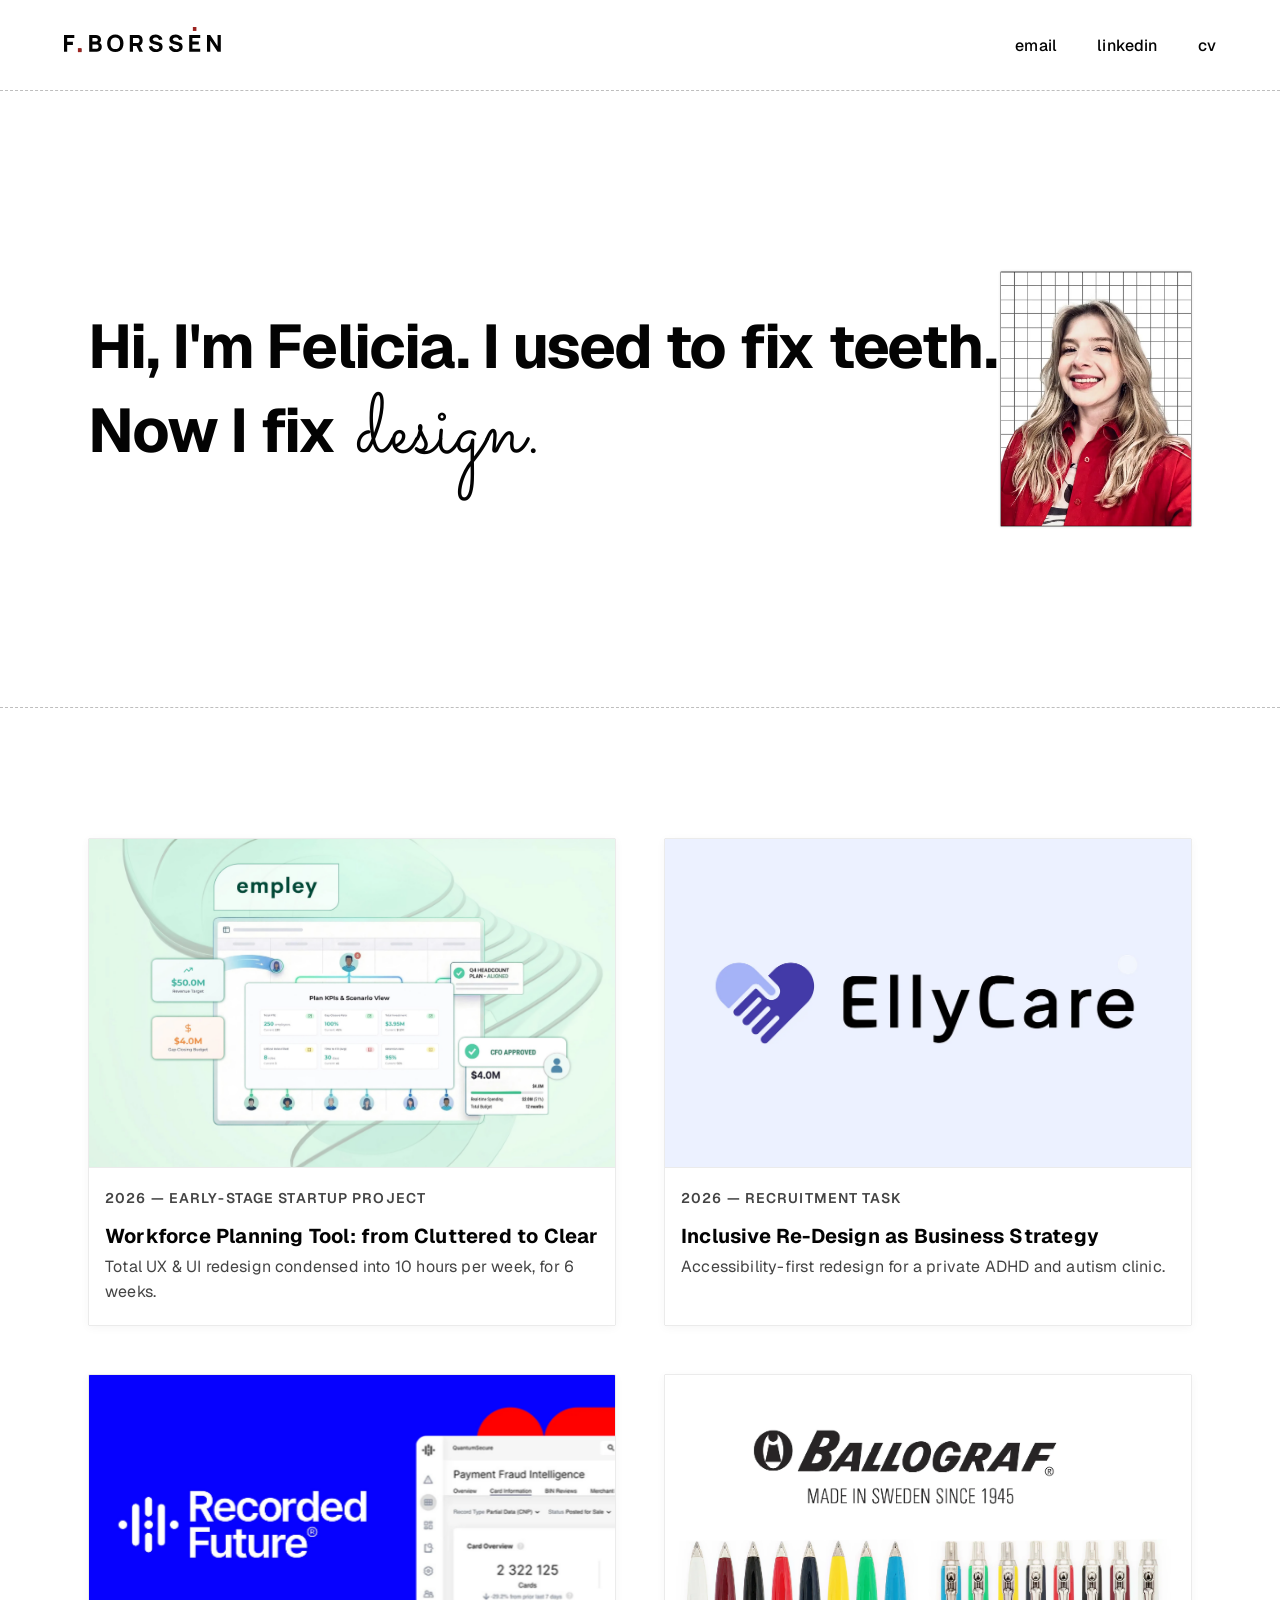
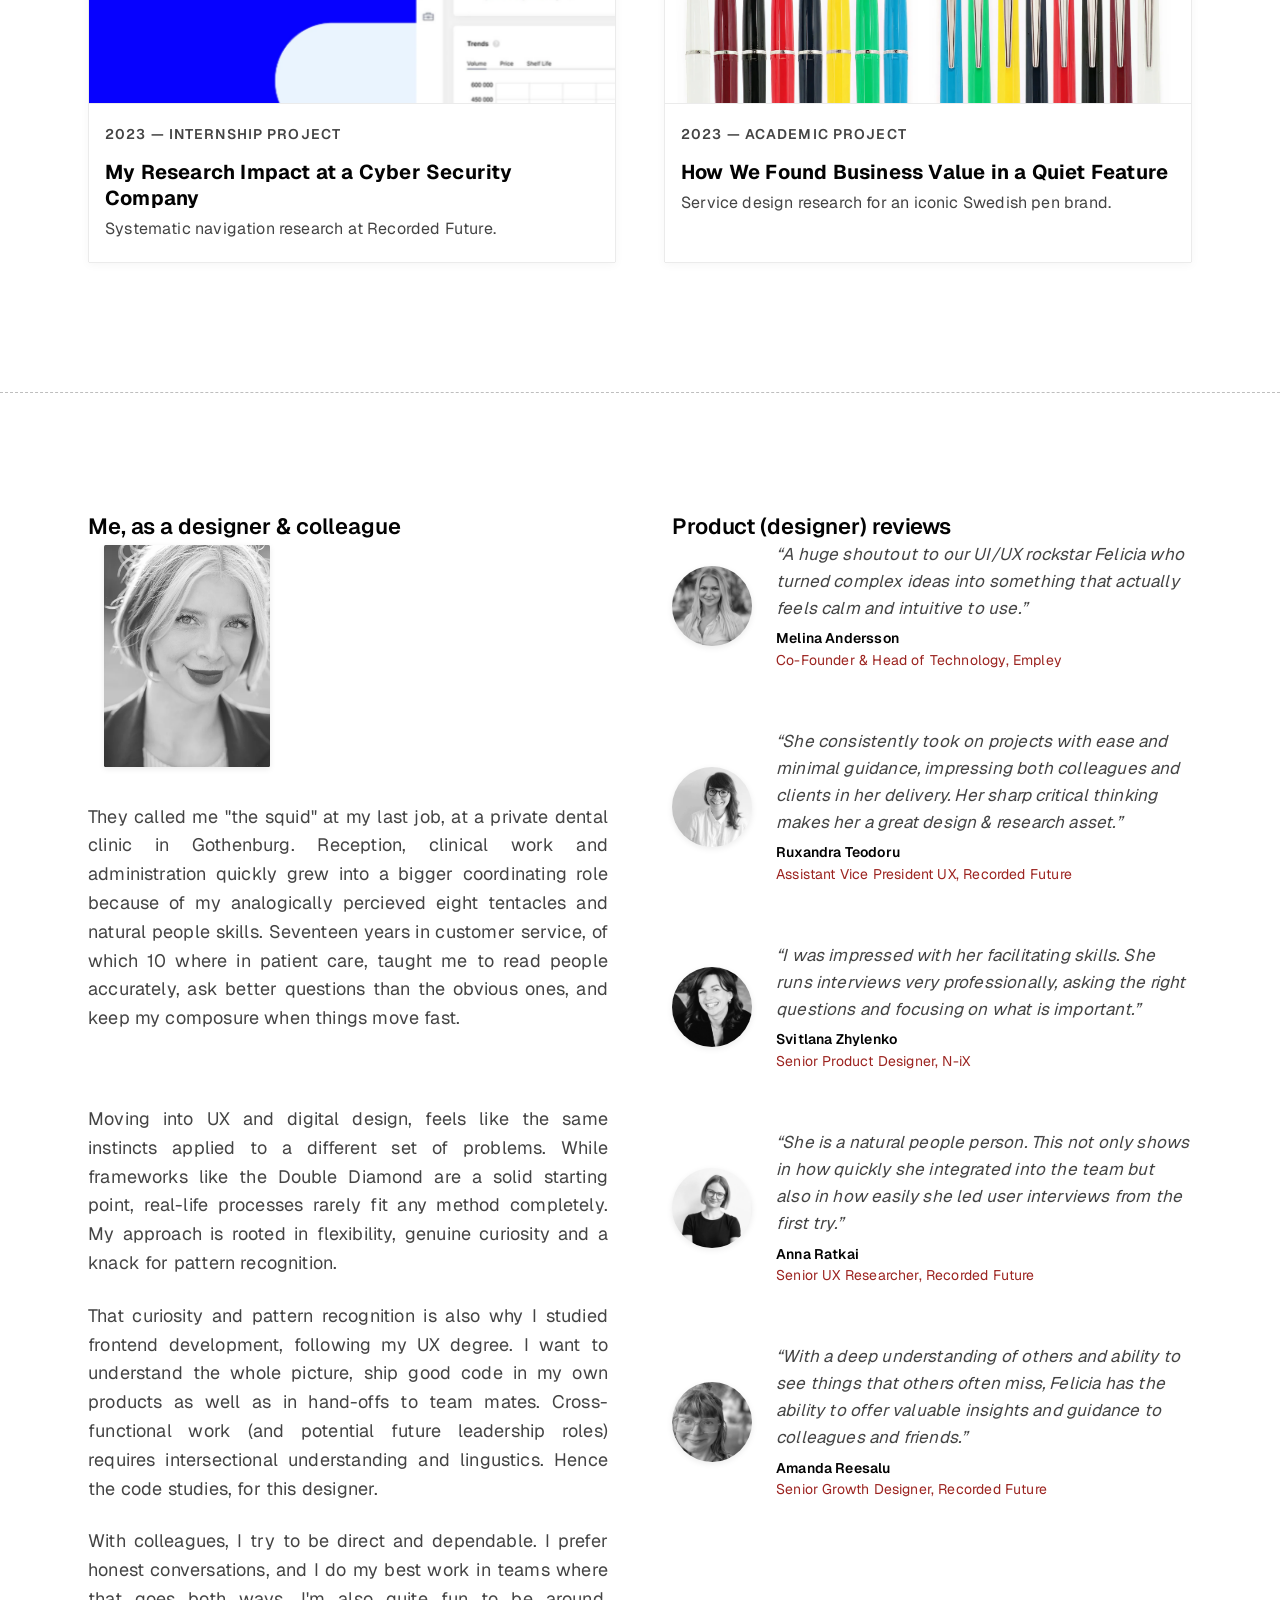
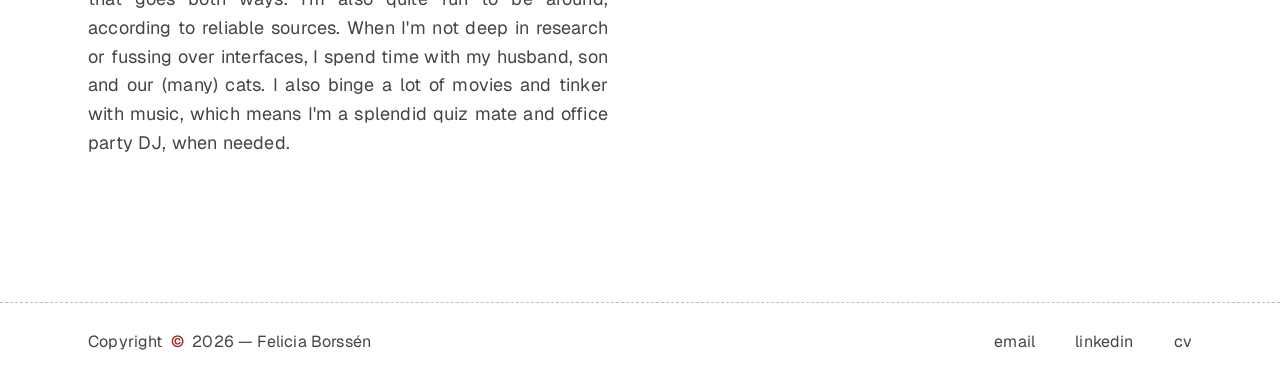
==== commit 0de6436b: "feat(mobile): full responsive overhaul for phone + small tablet Restructure the site for a real mobi" ====
--- a/index.html
+++ b/index.html
@@ -50,18 +50,58 @@
 
         <!-- Responsive menu overlay (mobile) -->
         <div class="responsive-menu" aria-hidden="true">
-            <button class="responsive-menu__close" aria-label="Close menu">
-                <svg width="24" height="24" viewBox="0 0 24 24" fill="none" stroke="currentColor" stroke-width="2">
-                    <line x1="18" y1="6" x2="6" y2="18"></line>
-                    <line x1="6" y1="6" x2="18" y2="18"></line>
-                </svg>
-            </button>
-            <ul class="responsive-menu__list">
-                <li><a href="index.html" class="responsive-menu__link">Work</a></li>
-                <li><a href="about.html" class="responsive-menu__link">CV</a></li>
-                <li><a href="https://www.linkedin.com/in/felicia-borss%C3%A9n-008252253/" class="responsive-menu__link" target="_blank" rel="noopener">LinkedIn</a></li>
-                <li><a href="mailto:felicia.work.inbox@gmail.com" class="responsive-menu__link">Email</a></li>
-            </ul>
+            <div class="responsive-menu__inner">
+                <div class="responsive-menu__header">
+                    <a href="index.html" class="responsive-menu__branding" aria-label="Felicia Borssén — home">
+                        <img src="assets/images/global/logo.svg" alt="F.Borssén" width="181" height="30">
+                    </a>
+                    <button class="responsive-menu__close" aria-label="Close menu">
+                        <svg width="24" height="24" viewBox="0 0 24 24" fill="none" stroke="currentColor" stroke-width="2">
+                            <line x1="18" y1="6" x2="6" y2="18"></line>
+                            <line x1="6" y1="6" x2="18" y2="18"></line>
+                        </svg>
+                    </button>
+                </div>
+                <hr class="responsive-menu__sep" aria-hidden="true">
+                <nav class="responsive-menu__nav" aria-label="Main">
+                    <ul class="responsive-menu__primary">
+                        <li>
+                            <a href="index.html" aria-current="page">
+                                <span class="responsive-menu__primary-label">Work</span>
+                                <span class="responsive-menu__primary-arrow" aria-hidden="true">
+                                    <svg viewBox="0 0 14 14" width="22" height="22" fill="none" xmlns="http://www.w3.org/2000/svg"><path d="M3.5 10.5L10.5 3.5M10.5 3.5H5M10.5 3.5V9" stroke="currentColor" stroke-width="1.8" stroke-linecap="round" stroke-linejoin="round"/></svg>
+                                </span>
+                            </a>
+                        </li>
+                        <li>
+                            <a href="about.html">
+                                <span class="responsive-menu__primary-label">About</span>
+                                <span class="responsive-menu__primary-arrow" aria-hidden="true">
+                                    <svg viewBox="0 0 14 14" width="22" height="22" fill="none" xmlns="http://www.w3.org/2000/svg"><path d="M3.5 10.5L10.5 3.5M10.5 3.5H5M10.5 3.5V9" stroke="currentColor" stroke-width="1.8" stroke-linecap="round" stroke-linejoin="round"/></svg>
+                                </span>
+                            </a>
+                        </li>
+                    </ul>
+                    <p class="responsive-menu__eyebrow">Get in touch</p>
+                    <ul class="responsive-menu__contact">
+                        <li>
+                            <a href="mailto:felicia.work.inbox@gmail.com" class="animated-link">
+                                <span class="animated-link__text">email</span><span class="animated-link__arrow"><svg viewBox="0 0 14 14" fill="none" xmlns="http://www.w3.org/2000/svg"><path d="M3.5 10.5L10.5 3.5M10.5 3.5H5M10.5 3.5V9" stroke="#9C231F" stroke-width="1.8" stroke-linecap="round" stroke-linejoin="round"/></svg></span>
+                            </a>
+                        </li>
+                        <li>
+                            <a href="https://www.linkedin.com/in/felicia-borss%C3%A9n-008252253/" class="animated-link" target="_blank" rel="noopener">
+                                <span class="animated-link__text">linkedin</span><span class="animated-link__arrow"><svg viewBox="0 0 14 14" fill="none" xmlns="http://www.w3.org/2000/svg"><path d="M3.5 10.5L10.5 3.5M10.5 3.5H5M10.5 3.5V9" stroke="#9C231F" stroke-width="1.8" stroke-linecap="round" stroke-linejoin="round"/></svg></span>
+                            </a>
+                        </li>
+                        <li>
+                            <a href="assets/images/global/cv-felicia-borssen-2026.pdf" class="animated-link" target="_blank" rel="noopener">
+                                <span class="animated-link__text">cv (pdf)</span><span class="animated-link__arrow"><svg viewBox="0 0 14 14" fill="none" xmlns="http://www.w3.org/2000/svg"><path d="M3.5 10.5L10.5 3.5M10.5 3.5H5M10.5 3.5V9" stroke="#9C231F" stroke-width="1.8" stroke-linecap="round" stroke-linejoin="round"/></svg></span>
+                            </a>
+                        </li>
+                    </ul>
+                </nav>
+            </div>
         </div>
 
         <!-- Main content -->
@@ -171,80 +211,107 @@
             <!-- About -->
             <section class="about-page" id="about">
                 <div class="about-page__grid">
+
+                    <!-- Left accordion: Me, as a designer & colleague -->
                     <div class="about-page__left">
-                        <div class="about-text">
-                            <div class="about-grid__col">
-                                <h3>Me, as a designer &amp; colleague</h3>
-                                <p>They called me "the squid" at my last job, at a private dental clinic in Gothenburg. Reception, clinical work and administration quickly grew into a bigger coordinating role because of my analogically percieved eight tentacles and natural people skills. Seventeen years in customer service, of which 10 where in patient care, taught me to read people accurately, ask better questions than the obvious ones, and keep my composure when things move fast.</p>
-                            </div>
-
-                                <img src="assets/images/global/about-me-photo.webp" alt="Felicia Borssen" class="about-photo" loading="lazy">
-
-
-                            <div class="about-grid__col">    
-                                <p>Moving into UX and digital design, feels like the same instincts applied to a different set of problems. While frameworks like the Double Diamond are a solid starting point, real-life processes rarely fit any method completely. My approach is rooted in flexibility, genuine curiosity and a knack for pattern recognition.</p>
-                                
-                                <p>That curiosity and pattern recognition is also why I studied frontend development, following my UX degree. I want to understand the whole picture, ship good code in my own products as well as in hand-offs to team mates. Cross-functional work (and potential future leadership roles) requires intersectional understanding and lingustics. Hence the code studies, for this designer.</p>
-                                    
-                                <p>With colleagues, I try to be direct and dependable. I prefer honest conversations, and I do my best work in teams where that goes both ways. I'm also quite fun to be around, according to reliable sources. When I'm not deep in research or fussing over interfaces, I spend time with my husband, son and our (many) cats. I also binge a lot of movies and tinker with music, which means I'm a splendid quiz mate and office party DJ, when needed.</p>
-                            </div>
-                        </div>
+                        <article class="accordion-section">
+                            <h3 class="accordion-section__heading">
+                                <button class="accordion-section__trigger" type="button" aria-expanded="true" aria-controls="acc-designer">
+                                    <span class="accordion-section__title">Me, as a designer &amp; colleague</span>
+                                    <span class="accordion-section__chevron" aria-hidden="true">
+                                        <svg viewBox="0 0 16 16" width="22" height="22" fill="none" xmlns="http://www.w3.org/2000/svg"><path d="M3.5 6L8 10.5L12.5 6" stroke="currentColor" stroke-width="1.8" stroke-linecap="round" stroke-linejoin="round"/></svg>
+                                    </span>
+                                </button>
+                            </h3>
+                            <div id="acc-designer" class="accordion-section__content">
+                                <div class="accordion-section__content-inner about-text">
+                                    <div class="about-grid__col">
+                                        <img src="assets/images/global/about-me-photo.webp" alt="Felicia Borssen" class="about-photo" loading="lazy">
+                                        <p>They called me "the squid" at my last job, at a private dental clinic in Gothenburg. Reception, clinical work and administration quickly grew into a bigger coordinating role because of my analogically percieved eight tentacles and natural people skills. Seventeen years in customer service, of which 10 where in patient care, taught me to read people accurately, ask better questions than the obvious ones, and keep my composure when things move fast.</p>
+                                    </div>
+
+                                    <div class="about-grid__col">
+                                        <p>Moving into UX and digital design, feels like the same instincts applied to a different set of problems. While frameworks like the Double Diamond are a solid starting point, real-life processes rarely fit any method completely. My approach is rooted in flexibility, genuine curiosity and a knack for pattern recognition.</p>
+
+                                        <p>That curiosity and pattern recognition is also why I studied frontend development, following my UX degree. I want to understand the whole picture, ship good code in my own products as well as in hand-offs to team mates. Cross-functional work (and potential future leadership roles) requires intersectional understanding and lingustics. Hence the code studies, for this designer.</p>
+
+                                        <p>With colleagues, I try to be direct and dependable. I prefer honest conversations, and I do my best work in teams where that goes both ways. I'm also quite fun to be around, according to reliable sources. When I'm not deep in research or fussing over interfaces, I spend time with my husband, son and our (many) cats. I also binge a lot of movies and tinker with music, which means I'm a splendid quiz mate and office party DJ, when needed.</p>
+                                    </div>
+                                </div>
+                            </div>
+                        </article>
                     </div>
+
+                    <!-- Right accordion: Product (designer) reviews -->
                     <div class="about-page__right">
-                        <h3>Product (designer) reviews</h3>
-                        <div class="testimonials-list">
-                            <div class="testimonial">
-                                <p class="testimonial__quote">&ldquo;A huge shoutout to our UI/UX rockstar Felicia who turned complex ideas into something that actually feels calm and intuitive to use.&rdquo;</p>
-                                <div class="testimonial__footer">
-                                    <img class="testimonial__avatar" src="assets/images/global/testimonial-melina.webp" alt="Melina Andersson" loading="lazy">
-                                    <div class="testimonial__meta">
-                                        <span class="testimonial__author">Melina Andersson <span class="testimonial__sep"></span></span>
-                                        <span class="testimonial__role">Co-Founder &amp; Head of Technology, Empley</span>
+                        <article class="accordion-section">
+                            <h3 class="accordion-section__heading">
+                                <button class="accordion-section__trigger" type="button" aria-expanded="true" aria-controls="acc-reviews">
+                                    <span class="accordion-section__title">Product (designer) reviews</span>
+                                    <span class="accordion-section__chevron" aria-hidden="true">
+                                        <svg viewBox="0 0 16 16" width="22" height="22" fill="none" xmlns="http://www.w3.org/2000/svg"><path d="M3.5 6L8 10.5L12.5 6" stroke="currentColor" stroke-width="1.8" stroke-linecap="round" stroke-linejoin="round"/></svg>
+                                    </span>
+                                </button>
+                            </h3>
+                            <div id="acc-reviews" class="accordion-section__content">
+                                <div class="accordion-section__content-inner">
+                                    <div class="testimonials-list">
+                                        <div class="testimonial">
+                                            <img class="testimonial__avatar" src="assets/images/global/testimonial-melina.webp" alt="Melina Andersson" loading="lazy">
+                                            <div class="testimonial__body">
+                                                <p class="testimonial__quote">&ldquo;A huge shoutout to our UI/UX rockstar Felicia who turned complex ideas into something that actually feels calm and intuitive to use.&rdquo;</p>
+                                                <div class="testimonial__meta">
+                                                    <span class="testimonial__author">Melina Andersson</span>
+                                                    <span class="testimonial__role">Co-Founder &amp; Head of Technology, Empley</span>
+                                                </div>
+                                            </div>
+                                        </div>
+                                        <div class="testimonial">
+                                            <img class="testimonial__avatar" src="assets/images/global/testimonial-ruxandra.webp" alt="Ruxandra Teodoru" loading="lazy">
+                                            <div class="testimonial__body">
+                                                <p class="testimonial__quote">&ldquo;She consistently took on projects with ease and minimal guidance, impressing both colleagues and clients in her delivery. Her sharp critical thinking makes her a great design &amp; research asset.&rdquo;</p>
+                                                <div class="testimonial__meta">
+                                                    <span class="testimonial__author">Ruxandra Teodoru</span>
+                                                    <span class="testimonial__role">Assistant Vice President UX, Recorded Future</span>
+                                                </div>
+                                            </div>
+                                        </div>
+                                        <div class="testimonial">
+                                            <img class="testimonial__avatar" src="assets/images/global/testimonial-svitlana.webp" alt="Svitlana Zhylenko" loading="lazy">
+                                            <div class="testimonial__body">
+                                                <p class="testimonial__quote">&ldquo;I was impressed with her facilitating skills. She runs interviews very professionally, asking the right questions and focusing on what is important.&rdquo;</p>
+                                                <div class="testimonial__meta">
+                                                    <span class="testimonial__author">Svitlana Zhylenko</span>
+                                                    <span class="testimonial__role">Senior Product Designer, N-iX</span>
+                                                </div>
+                                            </div>
+                                        </div>
+                                        <div class="testimonial">
+                                            <img class="testimonial__avatar" src="assets/images/global/testimonial-anna.webp" alt="Anna Ratkai" loading="lazy">
+                                            <div class="testimonial__body">
+                                                <p class="testimonial__quote">&ldquo;She is a natural people person. This not only shows in how quickly she integrated into the team but also in how easily she led user interviews from the first try.&rdquo;</p>
+                                                <div class="testimonial__meta">
+                                                    <span class="testimonial__author">Anna Ratkai</span>
+                                                    <span class="testimonial__role">Senior UX Researcher, Recorded Future</span>
+                                                </div>
+                                            </div>
+                                        </div>
+                                        <div class="testimonial">
+                                            <img class="testimonial__avatar" src="assets/images/global/testimonial-amanda.webp" alt="Amanda Reesalu" loading="lazy">
+                                            <div class="testimonial__body">
+                                                <p class="testimonial__quote">&ldquo;With a deep understanding of others and ability to see things that others often miss, Felicia has the ability to offer valuable insights and guidance to colleagues and friends.&rdquo;</p>
+                                                <div class="testimonial__meta">
+                                                    <span class="testimonial__author">Amanda Reesalu</span>
+                                                    <span class="testimonial__role">Senior Growth Designer, Recorded Future</span>
+                                                </div>
+                                            </div>
+                                        </div>
                                     </div>
                                 </div>
                             </div>
-                            <div class="testimonial">
-                                <p class="testimonial__quote">&ldquo;She consistently took on projects with ease and minimal guidance, impressing both colleagues and clients in her delivery. Her sharp critical thinking makes her a great design &amp; research asset.&rdquo;</p>
-                                <div class="testimonial__footer">
-                                    <img class="testimonial__avatar" src="assets/images/global/testimonial-ruxandra.webp" alt="Ruxandra Teodoru" loading="lazy">
-                                    <div class="testimonial__meta">
-                                        <span class="testimonial__author">Ruxandra Teodoru <span class="testimonial__sep"></span></span>
-                                        <span class="testimonial__role">Assistant Vice President UX, Recorded Future</span>
-                                    </div>
-                                </div>
-                            </div>
-                            <div class="testimonial">
-                                <p class="testimonial__quote">&ldquo;I was impressed with her facilitating skills. She runs interviews very professionally, asking the right questions and focusing on what is important.&rdquo;</p>
-                                <div class="testimonial__footer">
-                                    <img class="testimonial__avatar" src="assets/images/global/testimonial-svitlana.webp" alt="Svitlana Zhylenko" loading="lazy">
-                                    <div class="testimonial__meta">
-                                        <span class="testimonial__author">Svitlana Zhylenko <span class="testimonial__sep"></span></span>
-                                        <span class="testimonial__role">Senior Product Designer, N-iX</span>
-                                    </div>
-                                </div>
-                            </div>
-                            <div class="testimonial">
-                                <p class="testimonial__quote">&ldquo;She is a natural people person. This not only shows in how quickly she integrated into the team but also in how easily she led user interviews from the first try.&rdquo;</p>
-                                <div class="testimonial__footer">
-                                    <img class="testimonial__avatar" src="assets/images/global/testimonial-anna.webp" alt="Anna Ratkai" loading="lazy">
-                                    <div class="testimonial__meta">
-                                        <span class="testimonial__author">Anna Ratkai <span class="testimonial__sep"></span></span>
-                                        <span class="testimonial__role">Senior UX Researcher, Recorded Future</span>
-                                    </div>
-                                </div>
-                            </div>
-                            <div class="testimonial">
-                                <p class="testimonial__quote">&ldquo;With a deep understanding of others and ability to see things that others often miss, Felicia has the ability to offer valuable insights and guidance to colleagues and friends.&rdquo;</p>
-                                <div class="testimonial__footer">
-                                    <img class="testimonial__avatar" src="assets/images/global/testimonial-amanda.webp" alt="Amanda Reesalu" loading="lazy">
-                                    <div class="testimonial__meta">
-                                        <span class="testimonial__author">Amanda Reesalu <span class="testimonial__sep"></span></span>
-                                        <span class="testimonial__role">Senior Growth Designer, Recorded Future</span>
-                                    </div>
-                                </div>
-                            </div>
-                        </div>
+                        </article>
                     </div>
+
                 </div>
             </section>
 
@@ -278,5 +345,6 @@
 
     <script src="assets/js/menu.js" defer></script>
     <script src="assets/js/header.js" defer></script>
+    <script src="assets/js/accordion.js" defer></script>
 </body>
 </html>
--- a/assets/css/style.css
+++ b/assets/css/style.css
@@ -866,14 +866,26 @@
     margin-bottom: var(--space-sm);
 }
 
+/* About photo — newspaper float inside the first text block. Text wraps
+   around it on the right, sized as a thumbnail. */
 .about-photo {
-    width: 300px;
-    height: 300px;
+    float: right;
+    width: clamp(120px, 32%, 200px);
+    height: auto;
+    aspect-ratio: 3 / 4;
     border-radius: var(--radius-sm);
     object-fit: cover;
-
     filter: grayscale(100%);
     box-shadow: 0 2px 6px rgba(0, 0, 0, 0.08);
+    margin: 4px 0 12px 16px;
+    shape-outside: margin-box;
+}
+
+/* Clear the float at the end of the column so the next block sits cleanly */
+.about-grid__col::after {
+    content: '';
+    display: block;
+    clear: both;
 }
 
 .about-page__right > h3 {
@@ -2540,3 +2552,1281 @@
         scroll-behavior: auto;
     }
 }
+
+
+/* =============================================================================
+   MOBILE OVERHAUL
+   ============================================================================
+   Goal: a phone experience that's a real layout, not a shrunk desktop.
+   Order:
+     A. Mobile menu overlay (redesigned, brand-consistent)
+     B. <= 768px — phone + small tablet
+     C. <= 480px — small phone tightening
+   ============================================================================= */
+
+
+/* ---------- A. Mobile menu overlay ---------------------------------------- */
+
+/* Base: present at <=768px, hidden visually until --visible class. Wins over
+   the bare-bones .responsive-menu rules earlier in the file. */
+.responsive-menu {
+    position: fixed;
+    inset: 0;
+    width: 100%;
+    height: 100dvh;
+    z-index: 200;
+    background-color: var(--color-bg);
+    display: flex;
+    flex-direction: column;
+    opacity: 0;
+    visibility: hidden;
+    pointer-events: none;
+    transition: opacity 280ms ease, visibility 0s linear 280ms;
+}
+
+.responsive-menu--visible {
+    display: flex;          /* override earlier `display: grid` rule */
+    place-items: initial;   /* neutralize earlier `place-items: center` rule */
+    opacity: 1;
+    visibility: visible;
+    pointer-events: auto;
+    transition: opacity 280ms ease;
+}
+
+/* Hide entirely on desktop — the inline menu is shown instead */
+@media (min-width: 769px) {
+    .responsive-menu,
+    .responsive-menu--visible {
+        display: none;
+    }
+}
+
+.responsive-menu__inner {
+    flex: 1;
+    display: flex;
+    flex-direction: column;
+    width: 100%;
+    max-width: 540px;
+    margin: 0 auto;
+    padding: 12px 24px 32px;
+    opacity: 0;
+    transform: translateY(8px);
+    transition: opacity 360ms ease 60ms, transform 360ms ease 60ms;
+}
+
+.responsive-menu--visible .responsive-menu__inner {
+    opacity: 1;
+    transform: translateY(0);
+}
+
+.responsive-menu__header {
+    display: flex;
+    justify-content: space-between;
+    align-items: center;
+    height: var(--header-height);
+}
+
+.responsive-menu__branding {
+    display: inline-flex;
+    align-items: center;
+}
+
+.responsive-menu__branding img {
+    height: 22px;
+    width: auto;
+}
+
+/* Override the absolute-positioned close button rule from earlier in the file */
+.responsive-menu__close {
+    position: static;
+    top: auto;
+    right: auto;
+    width: 44px;
+    height: 44px;
+    display: inline-flex;
+    align-items: center;
+    justify-content: center;
+    margin-right: -10px;
+    color: var(--color-text);
+    transition: color 200ms ease;
+}
+
+.responsive-menu__close:hover,
+.responsive-menu__close:focus-visible {
+    color: var(--color-accent);
+}
+
+.responsive-menu__close svg {
+    width: 24px;
+    height: 24px;
+}
+
+.responsive-menu__sep {
+    border: none;
+    border-top: 1px dashed #000;
+    opacity: 0.25;
+    height: 0;
+    margin: 0;
+    width: 100%;
+}
+
+.responsive-menu__nav {
+    display: flex;
+    flex-direction: column;
+    flex: 1;
+    padding-top: 28px;
+    min-height: 0;
+}
+
+.responsive-menu__primary {
+    list-style: none;
+    margin: 0 0 36px;
+    padding: 0;
+    display: flex;
+    flex-direction: column;
+}
+
+.responsive-menu__primary li {
+    border-top: 1px dashed rgba(0, 0, 0, 0.18);
+}
+
+.responsive-menu__primary li:last-child {
+    border-bottom: 1px dashed rgba(0, 0, 0, 0.18);
+}
+
+.responsive-menu__primary a {
+    display: flex;
+    align-items: center;
+    justify-content: space-between;
+    gap: var(--space-md);
+    padding: 22px 4px;
+    min-height: 44px;
+    font-family: var(--font-heading);
+    font-size: clamp(28px, 8vw, 36px);
+    font-weight: var(--font-weight-bold);
+    letter-spacing: -0.02em;
+    line-height: 1;
+    color: var(--color-text);
+    text-decoration: none;
+    transition: color 220ms ease;
+}
+
+.responsive-menu__primary a:hover,
+.responsive-menu__primary a:focus-visible {
+    color: var(--color-accent);
+}
+
+.responsive-menu__primary-arrow {
+    display: inline-flex;
+    align-items: center;
+    justify-content: center;
+    width: 22px;
+    height: 22px;
+    color: var(--color-accent);
+    flex-shrink: 0;
+    transition: transform 280ms cubic-bezier(0.2, 0.8, 0.2, 1);
+}
+
+.responsive-menu__primary a:hover .responsive-menu__primary-arrow,
+.responsive-menu__primary a:focus-visible .responsive-menu__primary-arrow {
+    transform: translateX(4px);
+}
+
+/* Current-page indicator: small red dot before the label */
+.responsive-menu__primary a[aria-current="page"] {
+    color: var(--color-accent);
+}
+
+.responsive-menu__primary a[aria-current="page"] .responsive-menu__primary-label::before {
+    content: '';
+    display: inline-block;
+    width: 7px;
+    height: 7px;
+    border-radius: 50%;
+    background-color: var(--color-accent);
+    margin-right: 12px;
+    vertical-align: 0.32em;
+}
+
+.responsive-menu__eyebrow {
+    font-family: var(--font-family);
+    font-size: 11px;
+    font-weight: var(--font-weight-extrabold);
+    text-transform: uppercase;
+    letter-spacing: 0.16em;
+    color: var(--color-accent);
+    margin: 0 0 16px;
+}
+
+.responsive-menu__contact {
+    list-style: none;
+    margin: 0;
+    padding: 0;
+    display: flex;
+    flex-direction: column;
+    gap: 4px;
+}
+
+.responsive-menu__contact .animated-link {
+    display: inline-flex;
+    align-items: center;
+    padding: 12px 0;
+    min-height: 44px;
+    width: fit-content;
+}
+
+.responsive-menu__contact .animated-link__text {
+    font-size: 18px;
+    font-weight: var(--font-weight-medium);
+    text-transform: lowercase;
+}
+
+.responsive-menu__contact .animated-link__arrow {
+    display: inline-flex;
+    width: 18px;
+    height: 18px;
+    margin-left: 10px;
+    align-items: center;
+    justify-content: center;
+    position: relative;
+    top: 0;
+}
+
+/* Hide the legacy link style — markup is being updated to use the new structure */
+.responsive-menu__list { display: none; }
+.responsive-menu .responsive-menu__link { display: none; }
+
+/* Lock body scroll while menu is open (set by menu.js) */
+body.menu-open {
+    overflow: hidden;
+    /* Prevent iOS Safari rubber-band scrolling under the overlay */
+    touch-action: none;
+}
+
+
+/* ---------- B. <= 768px — phone + small tablet --------------------------- */
+
+@media (max-width: 768px) {
+
+    /* B.0 — Fluid type tokens just for mobile: widen the bottom of the clamp
+       so headings shrink gracefully instead of getting stuck at the desktop
+       minimum at 320px. These override the project-wide tokens within mobile. */
+    :root {
+        --font-size-base: clamp(15px, 0.4vw + 14px, 18px);
+        --font-size-sm:   clamp(13px, 0.3vw + 12px, 16px);
+        --font-size-xs:   clamp(12px, 0.2vw + 11px, 14px);
+        --font-size-md:   clamp(16px, 0.7vw + 14px, 20px);
+        --font-size-lg:   clamp(17px, 1.4vw + 14px, 24px);
+        --font-size-xl:   clamp(19px, 2vw + 14px, 28px);
+        --font-size-2xl:  clamp(22px, 2.8vw + 15px, 32px);
+        --font-size-3xl:  clamp(28px, 5vw + 16px, 48px);
+    }
+
+    /* B.1 — Container / global spacing */
+    .site-content,
+    .site-footer {
+        padding: 0 20px;
+    }
+
+    /* B.2 — Header: drop the hamburger entirely, surface email/linkedin/cv
+       inline so the user always has one tap to contact. Tighten type so the
+       three labels + logo fit at 360px. */
+    .menu__toggle {
+        display: none !important;
+    }
+
+    .menu__list {
+        display: flex !important;
+        gap: clamp(12px, 4vw, 22px);
+        align-items: center;
+    }
+
+    .menu .animated-link__text {
+        font-size: clamp(12px, 3.2vw, 14px);
+        letter-spacing: 0.04em;
+    }
+
+    .menu .animated-link__arrow {
+        display: none;
+    }
+
+    .animated-link__text::after {
+        bottom: -2px;
+    }
+
+    .site-header__inner {
+        padding: 0 20px;
+    }
+
+    /* Hide the unused mobile overlay entirely on mobile too — the inline
+       links replace it. Earlier rules show it via the hamburger; we kill it. */
+    .responsive-menu {
+        display: none !important;
+    }
+
+    body.menu-open {
+        overflow: auto;
+    }
+
+    /* B.3 — Hero: photo and headline as a pair on phone. Photo always on the
+       RIGHT via explicit order (not relying on source order so a future markup
+       change can't flip it). Image shrinks, title scales for legibility. */
+    .hero {
+        padding: 40px 0 48px;
+    }
+
+    .hero__inner {
+        flex-direction: row;
+        align-items: center;
+        gap: clamp(14px, 4vw, 24px);
+    }
+
+    .hero__text {
+        flex: 1 1 auto;
+        min-width: 0;
+        order: 1;
+    }
+
+    .hero__title {
+        white-space: normal;
+        font-size: clamp(22px, 5.8vw, 32px);
+        line-height: 1.22;
+        letter-spacing: -0.015em;
+        text-wrap: balance;
+    }
+
+    .hero__title-accent {
+        font-family: var(--font-accent);
+        font-weight: var(--font-weight-regular);
+        font-size: 1.45em;
+        line-height: 0.9;
+        margin-left: 0.04em;
+        display: inline-block;
+        transform: translateY(0.06em);
+    }
+
+    .hero__image-wrap {
+        flex: 0 0 auto;
+        order: 2;
+    }
+
+    .hero__image {
+        width: clamp(96px, 26vw, 140px);
+    }
+
+    /* B.4 — Projects section */
+    .projects {
+        padding: 56px 0 64px;
+    }
+
+    .projects__list {
+        gap: var(--space-2xl);
+        grid-template-columns: 1fr;
+    }
+
+    /* B.5 — Project cards: drop hover overlay (no hover on touch), surface
+       all info inline. Image becomes shorter so the text strip can carry
+       larger, more legible type — the title is the recruiter's first scan. */
+    .project-card {
+        box-shadow: 0 1px 4px rgba(0, 0, 0, 0.03);
+    }
+
+    .project-card__image-wrap {
+        aspect-ratio: 2 / 1;
+    }
+
+    .project-card__overlay {
+        display: none;
+    }
+
+    .project-card__text {
+        gap: 8px;
+        padding: 18px 18px 22px;
+    }
+
+    .project-card .project-hero__eyebrow {
+        font-size: clamp(10.5px, 2.6vw, 12px);
+        letter-spacing: 0.07em;
+        white-space: normal;
+    }
+
+    .project-card__title {
+        font-size: clamp(17px, 4.6vw, 22px);
+        margin-top: 4px;
+        line-height: 1.25;
+        text-wrap: balance;
+    }
+
+    .project-card__description {
+        font-size: clamp(14px, 3.6vw, 17px);
+        line-height: 1.5;
+        color: var(--color-text-secondary);
+    }
+
+    /* B.6 — Project hero (case-study top) */
+    .project-hero {
+        padding: 32px 0 var(--space-xl);
+        gap: var(--space-xl);
+        max-width: 100%;
+    }
+
+    .project-hero__header {
+        gap: var(--space-md);
+    }
+
+    .project-hero__eyebrow {
+        font-size: clamp(10.5px, 2.6vw, 12px);
+        letter-spacing: 0.07em;
+        white-space: normal;
+    }
+
+    .project-hero h1 {
+        font-size: clamp(22px, 6.4vw, 36px);
+        line-height: 1.18;
+        letter-spacing: -0.015em;
+        white-space: normal;
+        text-wrap: balance;
+    }
+
+    .project-hero__image,
+    .project-hero__image--full {
+        aspect-ratio: 4 / 3;
+    }
+
+    /* B.7 — Case-study tabs: hidden on mobile. The accordion-mode JS converts
+       the tabs structure into a stack of accordion items (sticky headers,
+       chevron toggle). See the ACCORDION sections later in this file. */
+    .project-tabs {
+        margin: var(--space-md) 0 var(--space-2xl);
+    }
+
+    .project-tabs .tabs__buttons {
+        display: none;
+    }
+
+    /* B.8 — Tab panels: single-column reading */
+    .project-tabs .tabs__panel {
+        gap: 32px;
+        padding-top: var(--space-xl);
+        padding-bottom: var(--space-2xl);
+    }
+
+    /* Hook can use full width (was capped at 50% for two-col layouts) */
+    .tabs__panel > .tab-intro,
+    .process-block > .tab-intro {
+        max-width: 100%;
+        margin-bottom: 0;
+    }
+
+    /* Typography hierarchy on phone:
+         hook (big opening line)  >>  sub (lead paragraph)  >  tab-label (h3)
+       The hook is the section's headline, so it's clearly the biggest.
+       Sub is semibold, tab-label is bold-but-smaller-than-hook. Weight
+       difference between sub and tab-label gives clear separation at small
+       sizes where their pixel sizes are close. */
+    .tab-intro__hook {
+        font-size: clamp(24px, 6.4vw, 32px);
+        line-height: 1.18;
+        font-weight: var(--font-weight-bold);
+        margin-bottom: clamp(16px, 4vw, 28px);
+        text-wrap: balance;
+    }
+
+    .tab-intro__sub {
+        font-size: clamp(15px, 4vw, 18px);
+        line-height: 1.5;
+        font-weight: var(--font-weight-semibold);
+    }
+
+    .tab-label {
+        font-size: clamp(14px, 3.6vw, 17px);
+        line-height: 1.25;
+        font-weight: var(--font-weight-bold);
+        margin-top: clamp(20px, 5vw, 28px);
+        margin-bottom: clamp(6px, 1.8vw, 12px);
+    }
+
+    .tab-label--sub {
+        font-size: clamp(10px, 2.4vw, 11px);
+        font-weight: var(--font-weight-extrabold);
+        margin-top: clamp(16px, 4vw, 22px);
+    }
+
+    /* B.9 — tab-cols, brief-cols: stack, drop sticky */
+    .tab-cols,
+    .brief-cols {
+        grid-template-columns: 1fr;
+        gap: 32px;
+    }
+
+    .tab-cols__aside,
+    .brief-col:last-child,
+    .brief-cols--sticky-left .brief-col:first-child {
+        position: static !important;
+        top: auto !important;
+        max-width: 100%;
+        padding-top: 0;
+    }
+
+    /* B.10 — Process blocks: stack all variants, no sticky text columns */
+    .process-block {
+        padding: var(--space-2xl) 0;
+        gap: var(--space-lg);
+    }
+
+    .process-block__row,
+    .process-block__row--reversed,
+    .process-block__row--centered {
+        grid-template-columns: 1fr;
+        gap: 24px;
+        align-items: start;
+    }
+
+    .process-block__text,
+    .process-block__media,
+    .process-block__media--sticky {
+        position: static !important;
+        top: auto !important;
+        max-width: 100%;
+        padding-top: 0 !important;
+    }
+
+    /* Process section that uses CSS columns:2 — collapse to 1 col */
+    .process-section > div:not(:has(img)):not(:has(.process-image-grid)):not(:has(.process-placeholder)):not(:has(.logo-comparison-grid)) {
+        columns: 1;
+        column-gap: 0;
+    }
+
+    .process-section .process-image-grid,
+    .process-section .process-placeholder--full,
+    .process-section .process-image-wrap,
+    .logo-comparison-grid {
+        max-width: 100%;
+    }
+
+    .process-image-grid {
+        gap: var(--space-sm);
+    }
+
+    /* B.11 — Logo pair: stack item -> column, un-rotate caption, drop divider */
+    .logo-pair {
+        gap: var(--space-xl);
+    }
+
+    .logo-pair__item {
+        flex-direction: column;
+        align-items: flex-start;
+        gap: var(--space-sm);
+    }
+
+    .logo-pair__item .process-caption {
+        writing-mode: horizontal-tb;
+        transform: none;
+        text-align: left;
+        white-space: normal;
+    }
+
+    .logo-pair__item .process-image-wrap--logo img {
+        max-width: 70%;
+    }
+
+    .logo-pair__item:not(:first-child)::before {
+        display: none;
+    }
+
+    /* B.12 — Stack image sequence: tighter gap */
+    .process-stack {
+        gap: var(--space-lg) !important;
+    }
+
+    /* B.13 — Other-cases grid (Projects tab): stack on phone */
+    .other-cases-grid {
+        grid-template-columns: 1fr;
+        gap: var(--space-xl);
+    }
+
+    /* B.14 — Quotes */
+    .project-quote {
+        padding-left: 14px;
+    }
+
+    /* B.15 — Logo comparison */
+    .logo-comparison-grid__item img {
+        max-height: 56px;
+        max-width: 100%;
+    }
+
+    /* B.16 — Captions: keep but smaller */
+    .process-caption {
+        font-size: 13px;
+        line-height: 1.45;
+    }
+
+    /* B.17 — Process image — slight nudge to fill full width with crisp edges */
+    .process-image-wrap {
+        border-radius: var(--radius-sm);
+    }
+
+    /* B.18 — CV sheet: stack sidebar above main */
+    .cv-sheet {
+        flex-direction: column;
+    }
+
+    .cv-sidebar {
+        width: 100%;
+        padding: 22px 20px 24px;
+        gap: var(--space-lg);
+    }
+
+    .cv-main {
+        padding: 22px 20px 28px;
+        border-left: none;
+        border-top: 1px dashed var(--color-border-light);
+    }
+
+    .cv-section-heading {
+        padding-left: 20px;
+        padding-right: 20px;
+        margin-left: -20px;
+        margin-right: -20px;
+    }
+
+    .cv-entry-header {
+        flex-wrap: wrap;
+        row-gap: 2px;
+    }
+
+    /* B.19 — About page */
+    .about-page {
+        padding: 48px 0 64px;
+    }
+
+    .about-page__grid {
+        grid-template-columns: 1fr;
+        gap: var(--space-2xl);
+    }
+
+    .about-page__right {
+        position: static;
+    }
+
+    .about-photo {
+        width: 100%;
+        max-width: 320px;
+        height: auto;
+        aspect-ratio: 1 / 1;
+    }
+
+    /* B.20 — Testimonials handled in the global redesign block below. */
+
+    /* B.21 — Footer: stacked + centered on phone. Copyright on top, the same
+       three links below — always visible (no scroll-up trick). */
+    .site-footer__inner {
+        flex-direction: column;
+        gap: var(--space-md);
+        height: auto;
+        padding: var(--space-lg) 0;
+        text-align: center;
+        align-items: center;
+        justify-content: center;
+    }
+
+    .site-footer__inner > p {
+        font-size: clamp(11px, 2.8vw, 13px);
+    }
+
+    .site-footer .menu__list {
+        display: flex !important;
+        opacity: 1 !important;
+        pointer-events: auto !important;
+        gap: clamp(18px, 5vw, 28px);
+        flex-wrap: nowrap;
+        justify-content: center;
+    }
+
+    .site-footer .animated-link__text {
+        font-size: clamp(12px, 3.4vw, 14px);
+    }
+
+    .site-footer .animated-link__arrow {
+        display: none;
+    }
+
+    body.header-hidden .site-footer .menu__list {
+        opacity: 1 !important;
+    }
+
+    /* B.22 — Lightbox: tighter padding on phone */
+    .lightbox__scene {
+        padding: 64px 12px 16px;
+    }
+
+    .lightbox__close {
+        top: 12px;
+        right: 12px;
+    }
+
+    /* B.23 — Animated link: pad for touch target without breaking inline flow */
+    .animated-link {
+        padding: 4px 0;
+    }
+
+    /* B.24 — Before/after stacked comparison */
+    .nav-before-after {
+        gap: 40px;
+    }
+
+    /* B.25 — homepage about-text: tighter column gap on phone now that the
+       photo is floated inside the first column (no big middle whitespace) */
+    .about-text {
+        gap: var(--space-md);
+    }
+
+    /* Photo: keep newspaper float, just shrink a touch on phone */
+    .about-text .about-photo {
+        width: clamp(110px, 36%, 160px);
+        margin: 4px 0 10px 14px;
+    }
+
+    /* B.26 — Section dashed separator — keep but tighten projects' inner padding */
+    .projects::after {
+        bottom: 0;
+    }
+
+    /* B.27 — Project-card overlay description hidden on landing (was already
+       hidden) — promote tags into the text strip instead, via JS-less CSS */
+    /* (No styles needed — html structure already has both card text and
+        overlay tags; we just hide overlay above and rely on text strip.) */
+
+    /* B.28 — Page-specific overrides for case studies (mobile resets) */
+    .page-empley .tabs__panel[data-tab-id="process"] .process-block:nth-child(4) .process-image-wrap img {
+        min-height: 0;
+        object-fit: cover;
+        object-position: top;
+    }
+
+    .page-empley .tabs__panel[data-tab-id="post-mortem"] .brief-col:last-child .process-stack__item {
+        margin-top: 0;
+    }
+
+    .page-empley .tabs__panel[data-tab-id="post-mortem"] .brief-col:last-child .process-stack__item img {
+        max-height: none;
+    }
+
+    /* EllyCare: drop extra padding from intro/process tweaks */
+    .page-ellycare .tabs__panel[data-tab-id="process"] .process-block:nth-child(4) {
+        padding-top: var(--space-2xl);
+    }
+
+    .page-ellycare .tabs__panel[data-tab-id="process"] .process-block:nth-child(4) .logo-pair__item:last-child .process-image-wrap--logo {
+        margin-left: 0;
+    }
+
+    .page-ellycare .tabs__panel[data-tab-id="process"] .process-block:nth-child(4) .logo-pair__item:last-child .process-image-wrap--logo img {
+        max-width: 70%;
+    }
+
+    /* Recorded Future: post-mortem brief-cols margin reset */
+    .page-recorded-future .tabs__panel[data-tab-id="post-mortem"] .brief-cols {
+        margin-top: var(--space-lg);
+    }
+}
+
+
+/* ---------- C. <= 480px — small phone tightening ------------------------- */
+
+@media (max-width: 480px) {
+
+    .site-content,
+    .site-footer {
+        padding: 0 16px;
+    }
+
+    .site-header__inner {
+        padding: 0 16px;
+    }
+
+    /* Hero */
+    .hero {
+        padding: 40px 0 48px;
+    }
+
+    .hero__title {
+        font-size: clamp(26px, 9.4vw, 34px);
+    }
+
+    .hero__title-accent {
+        font-size: 1.5em;
+    }
+
+    .hero__image {
+        width: clamp(96px, 36vw, 140px);
+    }
+
+    /* Project hero */
+    .project-hero h1 {
+        font-size: clamp(22px, 8vw, 30px);
+    }
+
+    /* Tabs */
+    .project-tabs .tabs__buttons {
+        gap: 18px;
+        padding-left: 16px;
+        padding-right: 16px;
+        margin-left: -16px;
+        margin-right: -16px;
+    }
+
+    .tabs__button {
+        font-size: 15px;
+    }
+
+    /* Tab content — clamp() handles this scale fluidly now; keep only the
+       margin tightening here. Font sizes inherit from <=768 block above. */
+    .tab-intro__hook {
+        margin-bottom: 16px;
+    }
+
+    .tab-label {
+        margin-top: 22px;
+    }
+
+    /* Body paragraphs only — keep hook + sub on their own larger scale */
+    .project-tabs .tabs__panel p:not(.tab-intro__hook):not(.tab-intro__sub),
+    .project-tabs .tabs__panel li {
+        font-size: 15px;
+    }
+
+    /* Process blocks: tighter padding */
+    .process-block {
+        padding: var(--space-xl) 0;
+    }
+
+    /* Process image grid -> 1 col (existing rule, kept) */
+    .process-image-grid {
+        grid-template-columns: 1fr;
+    }
+
+    /* Project cards: tighter */
+    .project-card__text {
+        padding: 14px 14px 18px;
+    }
+
+    .project-card__title {
+        font-size: 16px;
+    }
+
+    /* Mobile menu inner: tighter */
+    .responsive-menu__inner {
+        padding: 8px 18px 28px;
+    }
+
+    .responsive-menu__primary a {
+        font-size: 28px;
+        padding: 20px 4px;
+    }
+
+    /* CV sheet: tighter sidebar */
+    .cv-sidebar {
+        padding: 20px 16px 22px;
+    }
+
+    .cv-main {
+        padding: 20px 16px 24px;
+    }
+
+    .cv-section-heading {
+        padding-left: 16px;
+        padding-right: 16px;
+        margin-left: -16px;
+        margin-right: -16px;
+    }
+
+    /* Lightbox: even tighter */
+    .lightbox__scene {
+        padding: 56px 8px 12px;
+    }
+
+    /* Logo comparison stacks taller */
+    .logo-comparison-grid__item img {
+        max-height: 48px;
+    }
+}
+
+
+/* =============================================================================
+   D. TESTIMONIALS — global redesign (applies at all sizes)
+   ----------------------------------------------------------
+   Avatar on the LEFT, vertically centered with the quote+meta. No red sep
+   line. Wider vertical rhythm between cards. Markup expected:
+
+       .testimonial > img.testimonial__avatar
+                    > div.testimonial__body
+                       > p.testimonial__quote
+                       > div.testimonial__meta > span.testimonial__author
+                                               + span.testimonial__role
+
+   index.html still uses the old (.testimonial__footer-wrapped) markup —
+   `display: contents` flattens that wrapper so the same rules apply.
+   ============================================================================= */
+
+.testimonials-list {
+    display: flex;
+    flex-direction: column;
+    gap: clamp(36px, 4.6vw, 56px);
+}
+
+.testimonial {
+    display: flex;
+    flex-direction: row;
+    align-items: center;
+    gap: var(--space-lg);
+}
+
+.testimonial__footer {
+    display: contents;  /* unwrap legacy index.html structure */
+}
+
+.testimonial__avatar {
+    width: clamp(56px, 8vw, 80px);
+    height: clamp(56px, 8vw, 80px);
+    border-radius: 50%;
+    background-color: var(--color-muted);
+    flex-shrink: 0;
+    object-fit: cover;
+    filter: grayscale(100%);
+    box-shadow: 0 2px 6px rgba(0, 0, 0, 0.08);
+    transform: none;
+}
+
+.testimonial__body {
+    display: flex;
+    flex-direction: column;
+    gap: 6px;
+    min-width: 0;
+    flex: 1 1 auto;
+}
+
+.testimonial__quote {
+    color: var(--color-text-secondary);
+    line-height: var(--line-height-body);
+    font-style: italic;
+    font-size: clamp(14px, 1.6vw, 17px);
+}
+
+.testimonial__meta {
+    display: flex;
+    flex-direction: column;
+    gap: 0;
+}
+
+.testimonial__author {
+    font-weight: var(--font-weight-semibold);
+    font-size: var(--font-size-xs);
+    color: var(--color-text);
+    display: inline;          /* drop the old flex for the sep line */
+}
+
+.testimonial__role {
+    font-size: var(--font-size-xs);
+    color: var(--color-accent);
+}
+
+.testimonial__sep {
+    display: none;            /* remove the red horizontal divider */
+}
+
+
+/* =============================================================================
+   E. ACCORDION COMPONENT (used by the homepage about section AND by the
+      case-study tab→accordion conversion on mobile)
+   ----------------------------------------------------------
+   Two contexts:
+     1. Homepage about — markup is written into index.html directly. On
+        desktop the accordion renders as a flow block (the trigger looks
+        like a heading, content always visible). On mobile the trigger
+        becomes a sticky toggle.
+     2. Case studies — tabs.js dynamically inserts triggers before each
+        .tabs__panel on mobile and wires the toggle.
+   ============================================================================= */
+
+.accordion-section {
+    width: 100%;
+}
+
+.accordion-section__heading {
+    margin: 0;
+}
+
+.accordion-section__trigger {
+    width: 100%;
+    border: none;
+    background: var(--color-bg);
+    padding: 0;
+    display: flex;
+    align-items: center;
+    justify-content: space-between;
+    gap: var(--space-md);
+    text-align: left;
+    color: var(--color-text);
+    cursor: pointer;
+    font: inherit;
+    position: relative;
+    z-index: 1;
+}
+
+.accordion-section__title {
+    font-family: var(--font-heading);
+    font-size: clamp(17px, 1.2vw + 13px, 22px);
+    font-weight: var(--font-weight-semibold);
+    line-height: 1.25;
+    letter-spacing: -0.005em;
+    color: var(--color-text);
+}
+
+.accordion-section__chevron {
+    display: inline-flex;
+    width: 22px;
+    height: 22px;
+    align-items: center;
+    justify-content: center;
+    color: var(--color-text);                 /* default BLACK */
+    flex-shrink: 0;
+    transition: transform 300ms cubic-bezier(0.2, 0.8, 0.2, 1),
+                color 200ms ease;
+}
+
+/* Red once the accordion is open */
+.accordion-section__trigger[aria-expanded="true"] .accordion-section__chevron {
+    transform: rotate(180deg);
+    color: var(--color-accent);
+}
+
+/* Desktop default: no chevron, no toggle, content always shown */
+@media (min-width: 769px) {
+    .accordion-section__chevron {
+        display: none;
+    }
+
+    .accordion-section__trigger {
+        cursor: default;
+        pointer-events: none;
+        padding: 0;
+    }
+
+    .accordion-section__content {
+        max-height: none !important;
+        overflow: visible !important;
+    }
+}
+
+/* Mobile: sticky header, click-to-collapse content */
+@media (max-width: 768px) {
+    .accordion-section {
+        position: relative;
+    }
+
+    /* Default position: relative (in flow). Sticky engages only when:
+       - the section is open AND
+       - the user is scrolling down (body lacks .scroll-up)
+       This is wired in the SCROLL-DIRECTION block further down. */
+    .accordion-section__trigger {
+        padding: 18px 0;
+        background: var(--color-bg);            /* opaque so content can't bleed through */
+        z-index: 12;
+    }
+
+    .accordion-section__title {
+        font-size: clamp(18px, 4.6vw, 22px);
+        font-weight: var(--font-weight-semibold);
+        letter-spacing: -0.005em;
+    }
+
+    /* Full-viewport-width dashed separators between accordion items.
+       Pseudo-element bleeds out to viewport edges via negative inset; body's
+       overflow-x: clip hides any horizontal overflow on the document. */
+    .accordion-section + .accordion-section .accordion-section__trigger::before {
+        content: '';
+        position: absolute;
+        top: -1px;
+        left: -100vw;
+        right: -100vw;
+        height: 1px;
+        background-image: linear-gradient(to right, rgba(0,0,0,0.25) 50%, transparent 50%);
+        background-size: 8px 1px;
+        background-repeat: repeat-x;
+        pointer-events: none;
+    }
+
+    .accordion-section__content {
+        overflow: hidden;
+        max-height: 5000px;
+        transition: max-height 420ms cubic-bezier(0.2, 0.8, 0.2, 1);
+    }
+
+    /* :has() — modern (Chromium 105+, Safari 15.4+, Firefox 121+) */
+    .accordion-section:has(.accordion-section__trigger[aria-expanded="false"]) .accordion-section__content {
+        max-height: 0;
+    }
+
+    .accordion-section__content-inner {
+        padding: 4px 0 24px;
+    }
+}
+
+
+/* =============================================================================
+   F. CASE-STUDY TAB → ACCORDION (mobile)
+   ----------------------------------------------------------
+   tabs.js inserts a `.tab-accordion__trigger` before each `.tabs__panel`
+   when matchMedia '(max-width: 768px)' matches. The CSS below reveals all
+   panels, makes the trigger sticky, and animates open/close.
+   ============================================================================= */
+
+/* Trigger is hidden until tabs.js inserts it and adds the class */
+.tab-accordion__trigger {
+    display: none;
+}
+
+@media (max-width: 768px) {
+
+    /* Override the desktop tabs absolute-positioning so panels flow naturally */
+    .project-tabs .tabs__content {
+        overflow: visible !important;
+        height: auto !important;
+    }
+
+    .project-tabs .tabs__panel {
+        position: static !important;
+        opacity: 1 !important;
+        visibility: visible !important;
+        pointer-events: auto !important;
+        transform: none !important;
+    }
+
+    /* Accordion trigger styling — same look as homepage accordion */
+    .tab-accordion__trigger {
+        display: flex;
+        width: 100%;
+        background: var(--color-bg);            /* opaque so panel content can't bleed through */
+        border: none;
+        padding: 18px 0;
+        align-items: center;
+        justify-content: space-between;
+        gap: var(--space-md);
+        cursor: pointer;
+        text-align: left;
+        color: var(--color-text);
+        font-family: var(--font-heading);
+        position: relative;
+        z-index: 11;
+        transition: color 200ms ease;
+    }
+
+    /* Full-viewport dashed separator between triggers */
+    .tab-accordion__trigger + .tab-accordion__trigger,
+    .tab-accordion__panel + .tab-accordion__trigger {
+        position: relative;
+    }
+
+    .tab-accordion__panel + .tab-accordion__trigger::before {
+        content: '';
+        position: absolute;
+        top: -1px;
+        left: -100vw;
+        right: -100vw;
+        height: 1px;
+        background-image: linear-gradient(to right, rgba(0,0,0,0.25) 50%, transparent 50%);
+        background-size: 8px 1px;
+        background-repeat: repeat-x;
+        pointer-events: none;
+    }
+
+    .tab-accordion__trigger:focus-visible {
+        outline: 2px solid var(--color-accent);
+        outline-offset: 2px;
+    }
+
+    .tab-accordion__title {
+        font-family: var(--font-heading);
+        font-size: clamp(18px, 4.6vw, 22px);
+        font-weight: var(--font-weight-semibold);
+        letter-spacing: -0.005em;
+        color: var(--color-text);
+    }
+
+    .tab-accordion__chevron {
+        display: inline-flex;
+        width: 22px;
+        height: 22px;
+        color: var(--color-text);               /* default BLACK */
+        align-items: center;
+        justify-content: center;
+        flex-shrink: 0;
+        transition: transform 300ms cubic-bezier(0.2, 0.8, 0.2, 1),
+                    color 200ms ease;
+    }
+
+    /* Red once the section is open. tabs.js mirrors aria-expanded onto a
+       class because the descendant-attribute selector wasn't matching in
+       all browsers when paired with the inherited color from .__trigger. */
+    .tab-accordion__trigger.is-open .tab-accordion__chevron,
+    .tab-accordion__trigger[aria-expanded="true"] .tab-accordion__chevron {
+        transform: rotate(180deg);
+        color: #9C231F;
+    }
+
+    /* Panel state */
+    .project-tabs .tabs__panel.tab-accordion__panel {
+        overflow: hidden;
+        max-height: 0;
+        padding-top: 0 !important;
+        padding-bottom: 0 !important;
+        transition: max-height 420ms cubic-bezier(0.2, 0.8, 0.2, 1),
+                    padding 420ms cubic-bezier(0.2, 0.8, 0.2, 1);
+    }
+
+    .project-tabs .tabs__panel.tab-accordion__panel--open {
+        max-height: 9999px;
+        padding-top: var(--space-lg) !important;
+        padding-bottom: var(--space-xl) !important;
+    }
+}
+
+
+/* =============================================================================
+   G. SCROLL-DIRECTION-AWARE STICKY HEADERS (mobile)
+   ----------------------------------------------------------
+   Scrolling DOWN: open accordion triggers stick at the top of the viewport
+                   (under the main header when it's visible).
+   Scrolling UP:   they release into normal flow so all open sections slide
+                   back down with the content the user is re-reading.
+   Closed accordions never stick — there's nothing to read.
+   `header.js` toggles body.scroll-up.
+   ============================================================================= */
+
+@media (max-width: 768px) {
+
+    /* Default: only OPEN accordion triggers can stick, and only when scrolling
+       down. Closed ones flow normally. */
+    .accordion-section:has(.accordion-section__trigger[aria-expanded="true"]) .accordion-section__trigger,
+    .tab-accordion__trigger[aria-expanded="true"] {
+        position: sticky;
+        top: 0;
+    }
+
+    body:not(.header-hidden) .accordion-section:has(.accordion-section__trigger[aria-expanded="true"]) .accordion-section__trigger,
+    body:not(.header-hidden) .tab-accordion__trigger[aria-expanded="true"] {
+        top: var(--header-height);
+    }
+
+    /* Scrolling up: release sticky on all open accordion triggers. They flow
+       with content as the user moves backward. */
+    body.scroll-up .accordion-section .accordion-section__trigger,
+    body.scroll-up .tab-accordion__trigger {
+        position: relative;
+        top: auto;
+    }
+}
+
+
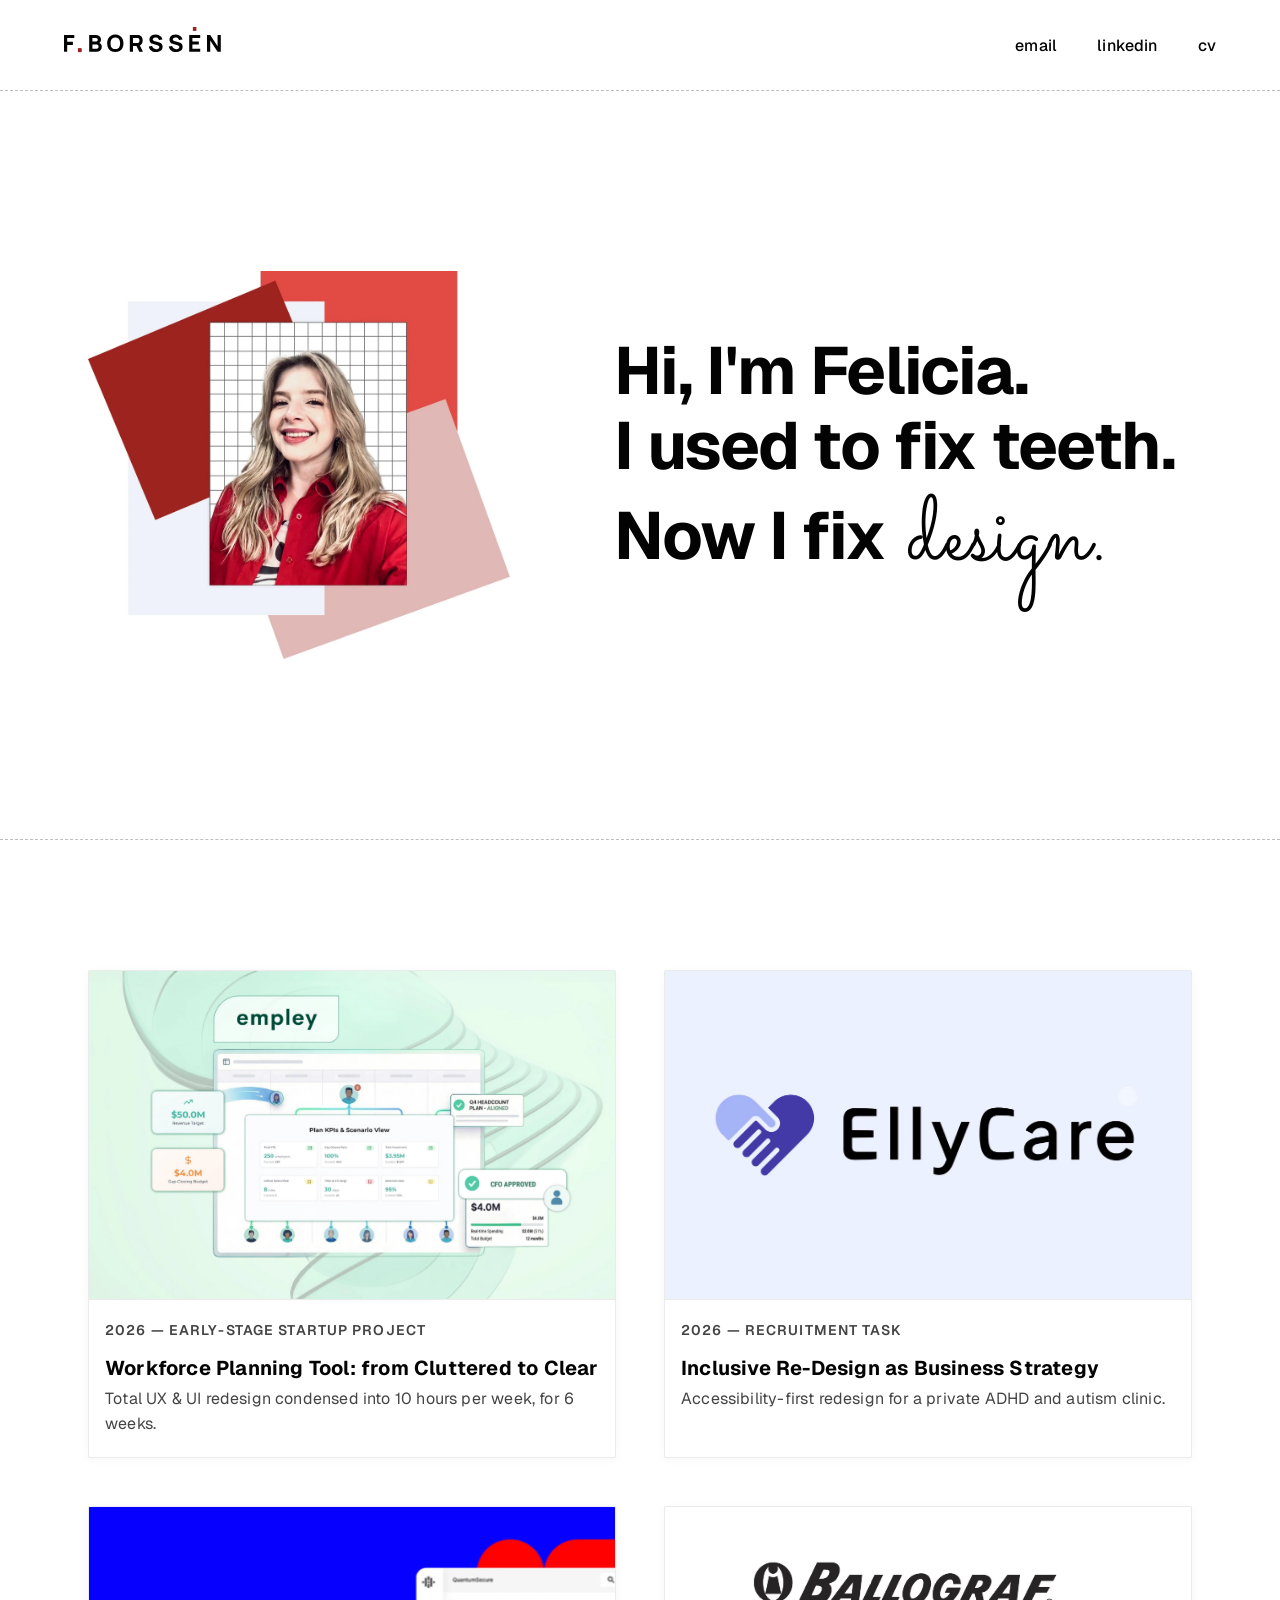
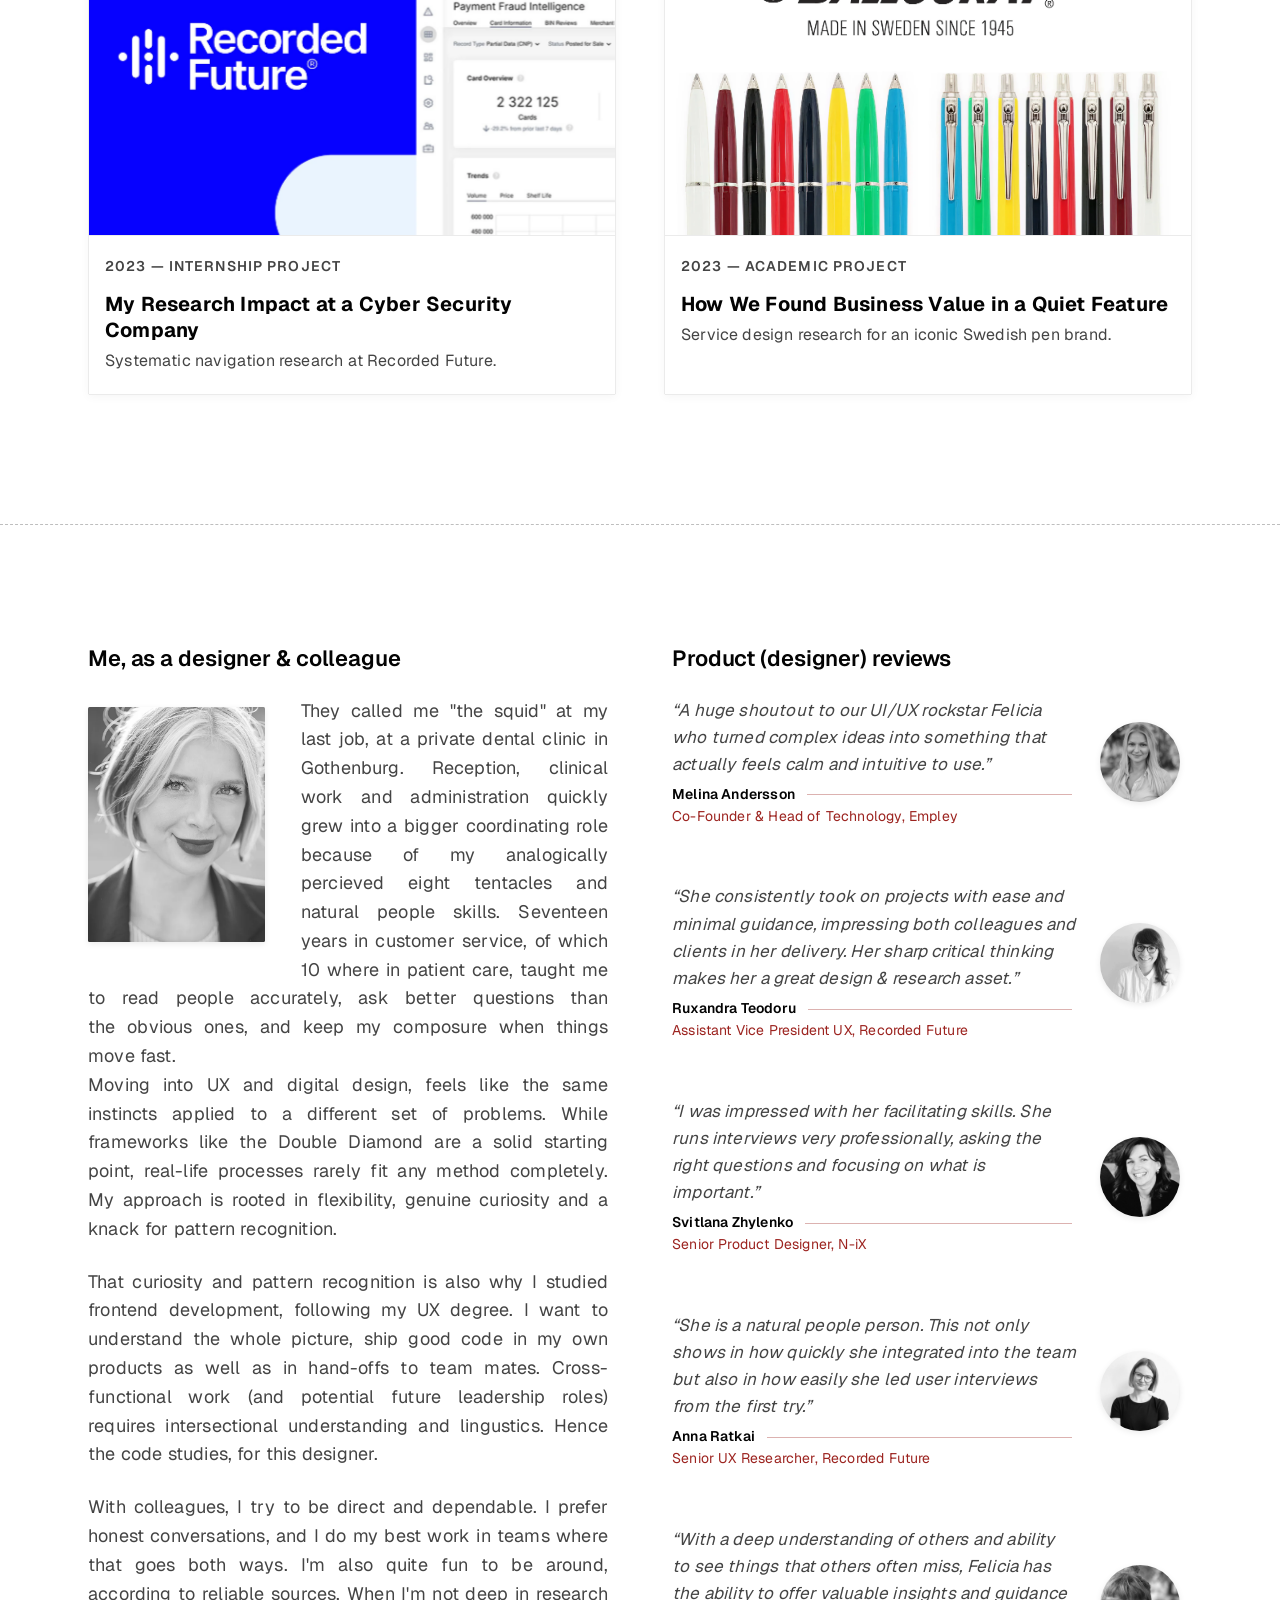
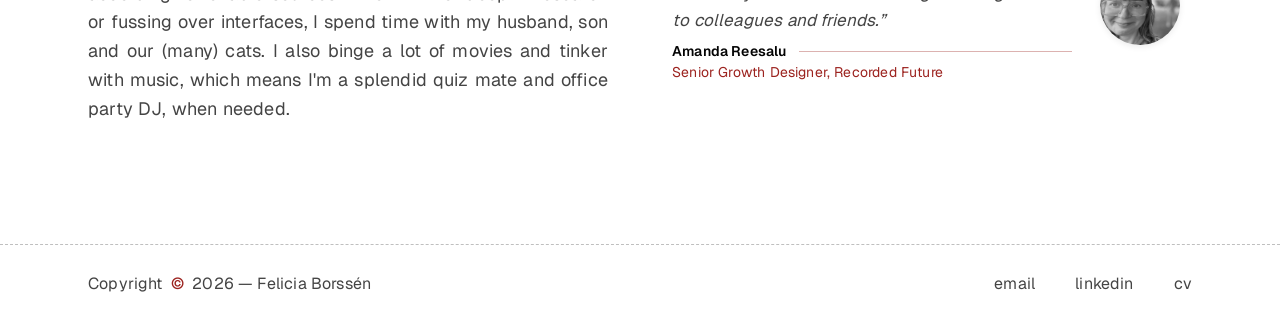
==== commit 542d9b7e: "feat(mobile): polish pass — accordion gap fix, hero scale-up, sticky triggers - Fix large gap betwee" ====
--- a/index.html
+++ b/index.html
@@ -19,13 +19,6 @@
                     <img src="assets/images/global/logo.svg" alt="F.Borssén" width="181" height="30">
                 </a>
                 <nav class="menu">
-                    <button class="menu__toggle" aria-label="Open menu" aria-expanded="false">
-                        <svg width="24" height="24" viewBox="0 0 24 24" fill="none" stroke="currentColor" stroke-width="2">
-                            <line x1="3" y1="6" x2="21" y2="6"></line>
-                            <line x1="3" y1="12" x2="21" y2="12"></line>
-                            <line x1="3" y1="18" x2="21" y2="18"></line>
-                        </svg>
-                    </button>
                     <ul class="menu__list">
                         <li class="menu__item">
                             <a href="mailto:felicia.work.inbox@gmail.com" class="animated-link">
@@ -48,61 +41,6 @@
             <hr class="separator site-header__separator" aria-hidden="true">
         </header>
 
-        <!-- Responsive menu overlay (mobile) -->
-        <div class="responsive-menu" aria-hidden="true">
-            <div class="responsive-menu__inner">
-                <div class="responsive-menu__header">
-                    <a href="index.html" class="responsive-menu__branding" aria-label="Felicia Borssén — home">
-                        <img src="assets/images/global/logo.svg" alt="F.Borssén" width="181" height="30">
-                    </a>
-                    <button class="responsive-menu__close" aria-label="Close menu">
-                        <svg width="24" height="24" viewBox="0 0 24 24" fill="none" stroke="currentColor" stroke-width="2">
-                            <line x1="18" y1="6" x2="6" y2="18"></line>
-                            <line x1="6" y1="6" x2="18" y2="18"></line>
-                        </svg>
-                    </button>
-                </div>
-                <hr class="responsive-menu__sep" aria-hidden="true">
-                <nav class="responsive-menu__nav" aria-label="Main">
-                    <ul class="responsive-menu__primary">
-                        <li>
-                            <a href="index.html" aria-current="page">
-                                <span class="responsive-menu__primary-label">Work</span>
-                                <span class="responsive-menu__primary-arrow" aria-hidden="true">
-                                    <svg viewBox="0 0 14 14" width="22" height="22" fill="none" xmlns="http://www.w3.org/2000/svg"><path d="M3.5 10.5L10.5 3.5M10.5 3.5H5M10.5 3.5V9" stroke="currentColor" stroke-width="1.8" stroke-linecap="round" stroke-linejoin="round"/></svg>
-                                </span>
-                            </a>
-                        </li>
-                        <li>
-                            <a href="about.html">
-                                <span class="responsive-menu__primary-label">About</span>
-                                <span class="responsive-menu__primary-arrow" aria-hidden="true">
-                                    <svg viewBox="0 0 14 14" width="22" height="22" fill="none" xmlns="http://www.w3.org/2000/svg"><path d="M3.5 10.5L10.5 3.5M10.5 3.5H5M10.5 3.5V9" stroke="currentColor" stroke-width="1.8" stroke-linecap="round" stroke-linejoin="round"/></svg>
-                                </span>
-                            </a>
-                        </li>
-                    </ul>
-                    <p class="responsive-menu__eyebrow">Get in touch</p>
-                    <ul class="responsive-menu__contact">
-                        <li>
-                            <a href="mailto:felicia.work.inbox@gmail.com" class="animated-link">
-                                <span class="animated-link__text">email</span><span class="animated-link__arrow"><svg viewBox="0 0 14 14" fill="none" xmlns="http://www.w3.org/2000/svg"><path d="M3.5 10.5L10.5 3.5M10.5 3.5H5M10.5 3.5V9" stroke="#9C231F" stroke-width="1.8" stroke-linecap="round" stroke-linejoin="round"/></svg></span>
-                            </a>
-                        </li>
-                        <li>
-                            <a href="https://www.linkedin.com/in/felicia-borss%C3%A9n-008252253/" class="animated-link" target="_blank" rel="noopener">
-                                <span class="animated-link__text">linkedin</span><span class="animated-link__arrow"><svg viewBox="0 0 14 14" fill="none" xmlns="http://www.w3.org/2000/svg"><path d="M3.5 10.5L10.5 3.5M10.5 3.5H5M10.5 3.5V9" stroke="#9C231F" stroke-width="1.8" stroke-linecap="round" stroke-linejoin="round"/></svg></span>
-                            </a>
-                        </li>
-                        <li>
-                            <a href="assets/images/global/cv-felicia-borssen-2026.pdf" class="animated-link" target="_blank" rel="noopener">
-                                <span class="animated-link__text">cv (pdf)</span><span class="animated-link__arrow"><svg viewBox="0 0 14 14" fill="none" xmlns="http://www.w3.org/2000/svg"><path d="M3.5 10.5L10.5 3.5M10.5 3.5H5M10.5 3.5V9" stroke="#9C231F" stroke-width="1.8" stroke-linecap="round" stroke-linejoin="round"/></svg></span>
-                            </a>
-                        </li>
-                    </ul>
-                </nav>
-            </div>
-        </div>
 
         <!-- Main content -->
         <main class="site-content">
@@ -110,7 +48,7 @@
             <section class="hero">
                 <div class="hero__inner">
                     <div class="hero__text">
-                        <h1 class="hero__title">Hi, I'm Felicia. I used to fix teeth.<br>Now I fix <span class="hero__title-accent">design.</span></h1>
+                        <h1 class="hero__title">Hi, I'm Felicia.<br>I used to fix teeth.<br>Now I fix <span class="hero__title-accent">design.</span></h1>
                     </div>
                     <figure class="hero__image-wrap">
                         <img src="assets/images/global/hero-pic.webp" alt="Portrait of Felicia Borssen" class="hero__image">
@@ -343,7 +281,6 @@
         </footer>
     </div>
 
-    <script src="assets/js/menu.js" defer></script>
     <script src="assets/js/header.js" defer></script>
     <script src="assets/js/accordion.js" defer></script>
 </body>
--- a/assets/css/style.css
+++ b/assets/css/style.css
@@ -302,10 +302,6 @@
     gap: 40px;
 }
 
-
-.menu__toggle {
-    display: none;
-}
 
 
 /* ========== DASHED SEPARATOR (custom gradient — longer dashes, wider gaps) ========== */
@@ -335,8 +331,9 @@
 
 .hero__inner {
     display: flex;
+    flex-direction: row-reverse;   /* image on the LEFT, text on the right */
     align-items: center;
-    gap: 80px;
+    gap: 104px;
 }
 
 .hero__image-wrap {
@@ -344,13 +341,11 @@
 }
 
 .hero__image {
-    width: clamp(130px, 15vw, 210px);
+    /* The PNG is a transparent-background composition (~528×485). No forced
+       aspect-ratio/crop, no stroke or shadow — it shows at its natural ratio so
+       the full composition fills the frame. */
+    width: clamp(260px, 33vw, 450px);
     height: auto;
-    aspect-ratio: 3 / 4;
-    object-fit: cover;
-    border-radius: var(--radius-sm);
-    border: 0.344px solid var(--color-black-40);
-    box-shadow: 0 0 2.751px 0 rgba(0, 0, 0, 0.1);
 }
 
 .hero__text {
@@ -363,7 +358,8 @@
 
 .hero__title {
     white-space: nowrap;
-    font-size: clamp(22px, 4.8vw, 64px);
+    font-size: clamp(26px, 5.2vw, 80px);
+    line-height: 1.12;   /* tight rows — one sentence per line, no extra spacing */
 }
 
 /* Sacramento accent — NOT italic, scales relative to parent h1 */
@@ -870,15 +866,23 @@
    around it on the right, sized as a thumbnail. */
 .about-photo {
     float: right;
-    width: clamp(120px, 32%, 200px);
+    width: clamp(120px, 34%, 240px);
     height: auto;
     aspect-ratio: 3 / 4;
     border-radius: var(--radius-sm);
     object-fit: cover;
     filter: grayscale(100%);
     box-shadow: 0 2px 6px rgba(0, 0, 0, 0.08);
-    margin: 4px 0 12px 16px;
+    margin: 4px 0 12px 20px;
     shape-outside: margin-box;
+}
+
+/* The float needs a block formatting context. The column defaults to
+   display:flex, which silently ignores the float and strands the photo on
+   its own row (the desktop regression). Switching the photo's column to
+   block makes the newspaper wrap work at every width. */
+.about-text .about-grid__col:has(.about-photo) {
+    display: block;
 }
 
 /* Clear the float at the end of the column so the next block sits cleanly */
@@ -897,6 +901,54 @@
 .about-page__right {
     position: sticky;
     top: calc(var(--header-height) + var(--space-2xl));
+}
+
+/* ---- Desktop about: airy headings + a true magazine photo wrap ----------
+   The homepage about renders its headings via the accordion trigger (a
+   disabled "heading" on desktop). Give both headings real breathing room,
+   and collapse the two text columns into a single flow so the floated photo
+   wraps the opening paragraph AND the copy keeps flowing beneath it — no more
+   dead gap where the short first column used to clear the float. */
+@media (min-width: 769px) {
+    .about-page .accordion-section__heading {
+        margin-bottom: var(--space-lg);
+    }
+
+    /* Magazine flow is scoped to the homepage about (the block that has the
+       photo) via :has(). about.html has no photo and keeps its two-column
+       stacked layout untouched. */
+    .about-text:has(.about-photo) {
+        display: block;
+    }
+
+    .about-text:has(.about-photo) .about-grid__col {
+        display: contents;
+    }
+
+    /* Flex gap is gone with display:contents — restore paragraph rhythm. */
+    .about-text:has(.about-photo) .about-grid__col p {
+        margin: 0 0 var(--space-lg);
+    }
+
+    .about-text:has(.about-photo) .about-grid__col p:last-child {
+        margin-bottom: 0;
+    }
+
+    /* Safety net: contain the float even if the copy were ever shorter. */
+    .about-text:has(.about-photo)::after {
+        content: '';
+        display: block;
+        clear: both;
+    }
+
+    /* Photo on the LEFT, top aligned to the copy. The 10px top margin drops the
+       photo's top edge to the cap height of the first line (the line box sits a
+       few px above the visible glyphs) so the photo and text line up at the top.
+       The right gutter gives the wrapped text breathing room. */
+    .about-text:has(.about-photo) .about-photo {
+        float: left;
+        margin: 10px clamp(24px, 3vw, 36px) 16px 0;
+    }
 }
 
 @media screen and (max-width: 900px) {
@@ -1249,9 +1301,13 @@
     gap: var(--space-md);
 }
 
-/* Project detail h1 override */
+/* Project detail h1 override. Stays nowrap on desktop, but the font scales so
+   even the longest title fits within the hero image width (the hero image and
+   the heading share the same container, which caps at 1100px). The vw curve is
+   tuned to the longest title's width-to-font ratio (~23px of width per 1px of
+   font) so it never spills past the image's right edge. */
 .project-hero h1 {
-    font-size: clamp(28px, 4vw, 48px);
+    font-size: clamp(24px, calc(4.2vw - 7.5px), 46px);
     line-height: 1.1;
     letter-spacing: -0.02em;
     white-space: nowrap;
@@ -1297,18 +1353,6 @@
 
 .tabs__button[data-tab="projects"] {
     margin-left: auto;
-}
-
-.tabs__button[data-tab="projects"]::before {
-    content: '';
-    position: absolute;
-    right: calc(100% + clamp(20px, 3.5vw, 50px));
-    top: 50%;
-    transform: translateY(-24%);
-    width: 1.6px;
-    height: 20.5px;
-    background-color: rgba(0, 0, 0, 0.22);
-    pointer-events: none;
 }
 
 /* ========== OTHER CASES PANEL ========== */
@@ -1387,7 +1431,7 @@
  * own margins). Without :not(), this selector's specificity (0,2,1) silently
  * beats the hook/sub rules below and corrupts their rendering.
  */
-.project-tabs .tabs__panel p:not(.tab-intro__hook):not(.tab-intro__sub) {
+.project-tabs .tabs__panel p:not(.tab-intro__hook):not(.tab-intro__sub):not(.project-hero__eyebrow) {
     color: var(--color-text-secondary);
     line-height: var(--line-height-body);
     letter-spacing: 0.16px;
@@ -1396,7 +1440,7 @@
     text-wrap: pretty;
 }
 
-.project-tabs .tabs__panel p:last-child:not(.tab-intro__hook):not(.tab-intro__sub) {
+.project-tabs .tabs__panel p:last-child:not(.tab-intro__hook):not(.tab-intro__sub):not(.project-hero__eyebrow) {
     margin-bottom: 0;
 }
 
@@ -1708,42 +1752,6 @@
 }
 
 
-/* ========== RESPONSIVE MENU OVERLAY (teacher's advanced pattern) ========== */
-
-.responsive-menu {
-    position: fixed;
-    width: 100%;
-    min-height: 100dvh;
-    z-index: 200;
-    background-color: var(--color-bg);
-    display: none;
-}
-
-.responsive-menu--visible {
-    display: grid;
-    place-items: center;
-}
-
-.responsive-menu__list {
-    display: flex;
-    flex-direction: column;
-    align-items: center;
-    gap: var(--space-lg);
-}
-
-.responsive-menu__link {
-    font-size: 1.5rem;
-    font-weight: var(--font-weight-semibold);
-    text-decoration: none;
-}
-
-.responsive-menu__close {
-    position: absolute;
-    top: var(--space-lg);
-    right: var(--space-lg);
-}
-
-
 /* ========== RESPONSIVE (desktop-first, teacher's pattern) ========== */
 
 @media screen and (max-width: 1024px) {
@@ -1758,14 +1766,6 @@
         gap: var(--space-xl);
     }
 
-}
-
-@media screen and (max-width: 860px) {
-    .hero__inner {
-        flex-direction: column;
-        align-items: flex-start;
-        gap: var(--space-lg);
-    }
 }
 
 @media screen and (max-width: 768px) {
@@ -1786,14 +1786,6 @@
         height: 22px;
     }
 
-    .menu__toggle {
-        display: flex;
-    }
-
-    .menu__list {
-        display: none;
-    }
-
     h1 {
         font-size: clamp(28px, 6vw, 42px);
     }
@@ -1851,12 +1843,6 @@
         max-width: 100%;
     }
 
-}
-
-@media screen and (max-width: 480px) {
-    .testimonial {
-        flex-direction: column;
-    }
 }
 
 .process-image-wrap--no-border {
@@ -2559,249 +2545,9 @@
    ============================================================================
    Goal: a phone experience that's a real layout, not a shrunk desktop.
    Order:
-     A. Mobile menu overlay (redesigned, brand-consistent)
      B. <= 768px — phone + small tablet
      C. <= 480px — small phone tightening
    ============================================================================= */
-
-
-/* ---------- A. Mobile menu overlay ---------------------------------------- */
-
-/* Base: present at <=768px, hidden visually until --visible class. Wins over
-   the bare-bones .responsive-menu rules earlier in the file. */
-.responsive-menu {
-    position: fixed;
-    inset: 0;
-    width: 100%;
-    height: 100dvh;
-    z-index: 200;
-    background-color: var(--color-bg);
-    display: flex;
-    flex-direction: column;
-    opacity: 0;
-    visibility: hidden;
-    pointer-events: none;
-    transition: opacity 280ms ease, visibility 0s linear 280ms;
-}
-
-.responsive-menu--visible {
-    display: flex;          /* override earlier `display: grid` rule */
-    place-items: initial;   /* neutralize earlier `place-items: center` rule */
-    opacity: 1;
-    visibility: visible;
-    pointer-events: auto;
-    transition: opacity 280ms ease;
-}
-
-/* Hide entirely on desktop — the inline menu is shown instead */
-@media (min-width: 769px) {
-    .responsive-menu,
-    .responsive-menu--visible {
-        display: none;
-    }
-}
-
-.responsive-menu__inner {
-    flex: 1;
-    display: flex;
-    flex-direction: column;
-    width: 100%;
-    max-width: 540px;
-    margin: 0 auto;
-    padding: 12px 24px 32px;
-    opacity: 0;
-    transform: translateY(8px);
-    transition: opacity 360ms ease 60ms, transform 360ms ease 60ms;
-}
-
-.responsive-menu--visible .responsive-menu__inner {
-    opacity: 1;
-    transform: translateY(0);
-}
-
-.responsive-menu__header {
-    display: flex;
-    justify-content: space-between;
-    align-items: center;
-    height: var(--header-height);
-}
-
-.responsive-menu__branding {
-    display: inline-flex;
-    align-items: center;
-}
-
-.responsive-menu__branding img {
-    height: 22px;
-    width: auto;
-}
-
-/* Override the absolute-positioned close button rule from earlier in the file */
-.responsive-menu__close {
-    position: static;
-    top: auto;
-    right: auto;
-    width: 44px;
-    height: 44px;
-    display: inline-flex;
-    align-items: center;
-    justify-content: center;
-    margin-right: -10px;
-    color: var(--color-text);
-    transition: color 200ms ease;
-}
-
-.responsive-menu__close:hover,
-.responsive-menu__close:focus-visible {
-    color: var(--color-accent);
-}
-
-.responsive-menu__close svg {
-    width: 24px;
-    height: 24px;
-}
-
-.responsive-menu__sep {
-    border: none;
-    border-top: 1px dashed #000;
-    opacity: 0.25;
-    height: 0;
-    margin: 0;
-    width: 100%;
-}
-
-.responsive-menu__nav {
-    display: flex;
-    flex-direction: column;
-    flex: 1;
-    padding-top: 28px;
-    min-height: 0;
-}
-
-.responsive-menu__primary {
-    list-style: none;
-    margin: 0 0 36px;
-    padding: 0;
-    display: flex;
-    flex-direction: column;
-}
-
-.responsive-menu__primary li {
-    border-top: 1px dashed rgba(0, 0, 0, 0.18);
-}
-
-.responsive-menu__primary li:last-child {
-    border-bottom: 1px dashed rgba(0, 0, 0, 0.18);
-}
-
-.responsive-menu__primary a {
-    display: flex;
-    align-items: center;
-    justify-content: space-between;
-    gap: var(--space-md);
-    padding: 22px 4px;
-    min-height: 44px;
-    font-family: var(--font-heading);
-    font-size: clamp(28px, 8vw, 36px);
-    font-weight: var(--font-weight-bold);
-    letter-spacing: -0.02em;
-    line-height: 1;
-    color: var(--color-text);
-    text-decoration: none;
-    transition: color 220ms ease;
-}
-
-.responsive-menu__primary a:hover,
-.responsive-menu__primary a:focus-visible {
-    color: var(--color-accent);
-}
-
-.responsive-menu__primary-arrow {
-    display: inline-flex;
-    align-items: center;
-    justify-content: center;
-    width: 22px;
-    height: 22px;
-    color: var(--color-accent);
-    flex-shrink: 0;
-    transition: transform 280ms cubic-bezier(0.2, 0.8, 0.2, 1);
-}
-
-.responsive-menu__primary a:hover .responsive-menu__primary-arrow,
-.responsive-menu__primary a:focus-visible .responsive-menu__primary-arrow {
-    transform: translateX(4px);
-}
-
-/* Current-page indicator: small red dot before the label */
-.responsive-menu__primary a[aria-current="page"] {
-    color: var(--color-accent);
-}
-
-.responsive-menu__primary a[aria-current="page"] .responsive-menu__primary-label::before {
-    content: '';
-    display: inline-block;
-    width: 7px;
-    height: 7px;
-    border-radius: 50%;
-    background-color: var(--color-accent);
-    margin-right: 12px;
-    vertical-align: 0.32em;
-}
-
-.responsive-menu__eyebrow {
-    font-family: var(--font-family);
-    font-size: 11px;
-    font-weight: var(--font-weight-extrabold);
-    text-transform: uppercase;
-    letter-spacing: 0.16em;
-    color: var(--color-accent);
-    margin: 0 0 16px;
-}
-
-.responsive-menu__contact {
-    list-style: none;
-    margin: 0;
-    padding: 0;
-    display: flex;
-    flex-direction: column;
-    gap: 4px;
-}
-
-.responsive-menu__contact .animated-link {
-    display: inline-flex;
-    align-items: center;
-    padding: 12px 0;
-    min-height: 44px;
-    width: fit-content;
-}
-
-.responsive-menu__contact .animated-link__text {
-    font-size: 18px;
-    font-weight: var(--font-weight-medium);
-    text-transform: lowercase;
-}
-
-.responsive-menu__contact .animated-link__arrow {
-    display: inline-flex;
-    width: 18px;
-    height: 18px;
-    margin-left: 10px;
-    align-items: center;
-    justify-content: center;
-    position: relative;
-    top: 0;
-}
-
-/* Hide the legacy link style — markup is being updated to use the new structure */
-.responsive-menu__list { display: none; }
-.responsive-menu .responsive-menu__link { display: none; }
-
-/* Lock body scroll while menu is open (set by menu.js) */
-body.menu-open {
-    overflow: hidden;
-    /* Prevent iOS Safari rubber-band scrolling under the overlay */
-    touch-action: none;
-}
 
 
 /* ---------- B. <= 768px — phone + small tablet --------------------------- */
@@ -2828,17 +2574,11 @@
         padding: 0 20px;
     }
 
-    /* B.2 — Header: drop the hamburger entirely, surface email/linkedin/cv
+    /* B.2 — Header: no hamburger on this site — email/linkedin/cv stay
        inline so the user always has one tap to contact. Tighten type so the
        three labels + logo fit at 360px. */
-    .menu__toggle {
-        display: none !important;
-    }
-
     .menu__list {
-        display: flex !important;
         gap: clamp(12px, 4vw, 22px);
-        align-items: center;
     }
 
     .menu .animated-link__text {
@@ -2858,41 +2598,30 @@
         padding: 0 20px;
     }
 
-    /* Hide the unused mobile overlay entirely on mobile too — the inline
-       links replace it. Earlier rules show it via the hamburger; we kill it. */
-    .responsive-menu {
-        display: none !important;
-    }
-
-    body.menu-open {
-        overflow: auto;
-    }
-
-    /* B.3 — Hero: photo and headline as a pair on phone. Photo always on the
-       RIGHT via explicit order (not relying on source order so a future markup
+    /* B.3 — Hero: photo and headline as a pair on phone. Photo on the LEFT
+       via explicit order (not relying on source order so a future markup
        change can't flip it). Image shrinks, title scales for legibility. */
     .hero {
-        padding: 40px 0 48px;
+        padding: 100px 0 116px;
     }
 
     .hero__inner {
         flex-direction: row;
         align-items: center;
+        justify-content: center;
         gap: clamp(14px, 4vw, 24px);
     }
 
     .hero__text {
-        flex: 1 1 auto;
-        min-width: 0;
-        order: 1;
+        flex: 0 0 auto;
+        order: 2;
     }
 
     .hero__title {
-        white-space: normal;
-        font-size: clamp(22px, 5.8vw, 32px);
+        white-space: nowrap;
+        font-size: clamp(21px, 6.2vw, 34px);
         line-height: 1.22;
         letter-spacing: -0.015em;
-        text-wrap: balance;
     }
 
     .hero__title-accent {
@@ -2907,11 +2636,11 @@
 
     .hero__image-wrap {
         flex: 0 0 auto;
-        order: 2;
+        order: 1;
     }
 
     .hero__image {
-        width: clamp(96px, 26vw, 140px);
+        width: clamp(110px, 30vw, 165px);
     }
 
     /* B.4 — Projects section */
@@ -3082,6 +2811,22 @@
         align-items: start;
     }
 
+    /* Mobile reading flow: the heading/explanation always leads, the
+       supporting visual follows — so you read what a section is about before
+       you see it. On desktop several blocks place the image first in the DOM
+       so it lands in the left column; stacked on mobile that DOM order would
+       surface an unlabelled image above the text that explains it. Pulling the
+       text column first (grid items honour `order`) restores a "read, then
+       look" rhythm in every block without touching the desktop grid. */
+    .process-block__text {
+        order: -1;
+    }
+
+    .process-block__media,
+    .process-block__media--sticky {
+        order: 0;
+    }
+
     .process-block__text,
     .process-block__media,
     .process-block__media--sticky {
@@ -3198,7 +2943,15 @@
 
     /* B.19 — About page */
     .about-page {
-        padding: 48px 0 64px;
+        padding: 48px 0 48px;
+    }
+
+    /* Homepage about (accordion version): drop the section padding so the only
+       vertical rhythm is the trigger padding. That makes the gap above the first
+       trigger, between the two triggers, and below the last one all identical —
+       an evenly spaced folded list. about.html (no accordions) keeps the 48px. */
+    .about-page:has(.accordion-section) {
+        padding: 0;
     }
 
     .about-page__grid {
@@ -3282,10 +3035,13 @@
         gap: var(--space-md);
     }
 
-    /* Photo: keep newspaper float, just shrink a touch on phone */
+    /* Photo: newspaper float on the LEFT (matches desktop). Phone just needs a
+       smaller thumbnail + tighter right gutter. */
     .about-text .about-photo {
+        float: left;
         width: clamp(110px, 36%, 160px);
-        margin: 4px 0 10px 14px;
+        max-width: none;
+        margin: 8px 14px 10px 0;
     }
 
     /* B.26 — Section dashed separator — keep but tighten projects' inner padding */
@@ -3305,15 +3061,24 @@
         object-position: top;
     }
 
+    /* The desktop +6px alignment nudge is irrelevant stacked — but the team
+       photo still needs clear air after the quotes above it */
     .page-empley .tabs__panel[data-tab-id="post-mortem"] .brief-col:last-child .process-stack__item {
-        margin-top: 0;
+        margin-top: var(--space-xl);
     }
 
     .page-empley .tabs__panel[data-tab-id="post-mortem"] .brief-col:last-child .process-stack__item img {
         max-height: none;
     }
 
-    /* EllyCare: drop extra padding from intro/process tweaks */
+    /* EllyCare: drop extra padding from intro/process tweaks. The desktop
+       "pull Before closer to block 1" nudge (24px) leaks to mobile and makes
+       block 2 sit tighter than its siblings — normalise to the standard
+       inter-block rhythm so every process block is evenly spaced on phone. */
+    .page-ellycare .tabs__panel[data-tab-id="process"] .process-block:nth-child(2) {
+        padding-top: var(--space-2xl);
+    }
+
     .page-ellycare .tabs__panel[data-tab-id="process"] .process-block:nth-child(4) {
         padding-top: var(--space-2xl);
     }
@@ -3348,11 +3113,14 @@
 
     /* Hero */
     .hero {
-        padding: 40px 0 48px;
-    }
-
+        padding: 72px 0 88px;
+    }
+
+    /* Small phones: scale font down just enough so each sentence stays on
+       its own row without wrapping. */
     .hero__title {
-        font-size: clamp(26px, 9.4vw, 34px);
+        white-space: nowrap;
+        font-size: clamp(18px, 5.8vw, 23px);
     }
 
     .hero__title-accent {
@@ -3360,7 +3128,7 @@
     }
 
     .hero__image {
-        width: clamp(96px, 36vw, 140px);
+        width: clamp(88px, 24vw, 110px);
     }
 
     /* Project hero */
@@ -3416,16 +3184,6 @@
         font-size: 16px;
     }
 
-    /* Mobile menu inner: tighter */
-    .responsive-menu__inner {
-        padding: 8px 18px 28px;
-    }
-
-    .responsive-menu__primary a {
-        font-size: 28px;
-        padding: 20px 4px;
-    }
-
     /* CV sheet: tighter sidebar */
     .cv-sidebar {
         padding: 20px 16px 22px;
@@ -3478,7 +3236,7 @@
 
 .testimonial {
     display: flex;
-    flex-direction: row;
+    flex-direction: row-reverse;   /* avatar on the RIGHT, quote + meta on the left */
     align-items: center;
     gap: var(--space-lg);
 }
@@ -3497,6 +3255,8 @@
     filter: grayscale(100%);
     box-shadow: 0 2px 6px rgba(0, 0, 0, 0.08);
     transform: none;
+    /* Nudge the avatar inward from the right edge (row-reverse pins it right). */
+    margin-right: var(--space-3);
 }
 
 .testimonial__body {
@@ -3524,7 +3284,23 @@
     font-weight: var(--font-weight-semibold);
     font-size: var(--font-size-xs);
     color: var(--color-text);
-    display: inline;          /* drop the old flex for the sep line */
+    display: flex;
+    align-items: center;
+    gap: var(--space-3);
+}
+
+/* The red accent rule that trails the author's name — restored as a
+   pseudo-element so it works on the current markup (no .testimonial__sep
+   span needed) across every page. Matches the original subtle-red tone. */
+.testimonial__author::after {
+    content: '';
+    flex: 1;
+    height: 1px;
+    /* Stop a touch short of the body edge so the line ends at roughly the
+       same point as the wrapped quote text (whose longest lines reach within
+       a few px of that edge). */
+    margin-right: 4px;
+    background-color: var(--color-accent-subtle);
 }
 
 .testimonial__role {
@@ -3533,7 +3309,31 @@
 }
 
 .testimonial__sep {
-    display: none;            /* remove the red horizontal divider */
+    display: none;            /* legacy span (unused in current markup) */
+}
+
+/* Mobile testimonials: avatar on LEFT, no red accent line. Desktop layout
+   (row-reverse, red line) stays untouched — this block overrides only at ≤768px. */
+@media (max-width: 768px) {
+    .testimonial {
+        flex-direction: row;       /* avatar left, body right */
+        align-items: flex-start;
+    }
+
+    .testimonial__avatar {
+        width: clamp(40px, 10vw, 52px);
+        height: clamp(40px, 10vw, 52px);
+        margin-right: 0;
+        transform: none;
+    }
+
+    .testimonial__author::after {
+        display: none;             /* remove the red accent rule on mobile */
+    }
+
+    .testimonial__quote {
+        font-size: clamp(14px, 3.8vw, 16px);
+    }
 }
 
 
@@ -3630,8 +3430,10 @@
        - the section is open AND
        - the user is scrolling down (body lacks .scroll-up)
        This is wired in the SCROLL-DIRECTION block further down. */
+    /* Symmetric vertical padding gives equal breathing room above and below
+       the separator between the two accordions — more generous than before. */
     .accordion-section__trigger {
-        padding: 18px 0;
+        padding: var(--space-lg) 0;
         background: var(--color-bg);            /* opaque so content can't bleed through */
         z-index: 12;
     }
@@ -3642,20 +3444,28 @@
         letter-spacing: -0.005em;
     }
 
-    /* Full-viewport-width dashed separators between accordion items.
-       Pseudo-element bleeds out to viewport edges via negative inset; body's
-       overflow-x: clip hides any horizontal overflow on the document. */
-    .accordion-section + .accordion-section .accordion-section__trigger::before {
+    /* Full-viewport-width separator between accordion items. Uses the exact
+       same native dashed border + opacity as .separator / site-header /
+       site-footer site-wide, so the dash length, gap and colour all match. */
+    .accordion-section + .accordion-section .accordion-section__trigger::before,
+    .about-page__right .accordion-section__trigger::before {
         content: '';
         position: absolute;
-        top: -1px;
-        left: -100vw;
-        right: -100vw;
-        height: 1px;
-        background-image: linear-gradient(to right, rgba(0,0,0,0.25) 50%, transparent 50%);
-        background-size: 8px 1px;
-        background-repeat: repeat-x;
+        top: 0;
+        left: 50%;
+        width: 100vw;
+        transform: translateX(-50%);
+        border-top: 1px dashed #000;
+        opacity: 0.25;
         pointer-events: none;
+    }
+
+    /* Homepage about: the two accordions sit in separate grid cells. Collapse
+       the grid gap so consecutive triggers read as one continuous list (the
+       dashed separator above carries the division). Scoped via :has() so
+       about.html's accordion-free grid keeps its normal stacking gap. */
+    .about-page__grid:has(.accordion-section) {
+        gap: 0;
     }
 
     .accordion-section__content {
@@ -3704,11 +3514,18 @@
         transform: none !important;
     }
 
-    /* Accordion trigger styling — same look as homepage accordion */
+    /* Accordion trigger styling — sticky so the current section label stays
+       visible while reading, with only one trigger visible at the header
+       bottom at a time. The push-off between sections is handled by DOM
+       order: all triggers share the same z-index, so the later (lower) one
+       naturally paints on top of the earlier one when they reach the same
+       sticky position — identical to how browsers render overlapping sticky
+       table headers. The top value transitions in sync with the site header
+       show/hide so the trigger glides rather than jumps. */
     .tab-accordion__trigger {
         display: flex;
         width: 100%;
-        background: var(--color-bg);            /* opaque so panel content can't bleed through */
+        background: var(--color-bg);
         border: none;
         padding: 18px 0;
         align-items: center;
@@ -3718,28 +3535,56 @@
         text-align: left;
         color: var(--color-text);
         font-family: var(--font-heading);
-        position: relative;
-        z-index: 11;
-        transition: color 200ms ease;
-    }
-
-    /* Full-viewport dashed separator between triggers */
-    .tab-accordion__trigger + .tab-accordion__trigger,
-    .tab-accordion__panel + .tab-accordion__trigger {
-        position: relative;
-    }
-
-    .tab-accordion__panel + .tab-accordion__trigger::before {
+        position: sticky;
+        top: 0;
+        z-index: 35;
+        transition: color 200ms ease, top 500ms ease-in-out;
+    }
+
+    /* When the site header is visible, push the sticky trigger below it */
+    body:not(.header-hidden) .tab-accordion__trigger {
+        top: var(--header-height);
+    }
+
+    /* Bottom dashed separator — appears when the trigger is stuck and covering
+       content below, matching the site header's own dashed bottom edge. */
+    .tab-accordion__trigger::after {
         content: '';
         position: absolute;
-        top: -1px;
-        left: -100vw;
-        right: -100vw;
-        height: 1px;
-        background-image: linear-gradient(to right, rgba(0,0,0,0.25) 50%, transparent 50%);
-        background-size: 8px 1px;
-        background-repeat: repeat-x;
+        bottom: 0;
+        left: 50%;
+        width: 100vw;
+        transform: translateX(-50%);
+        border-top: 1px dashed #000;
+        opacity: 0.25;
         pointer-events: none;
+    }
+
+    /* Full-viewport separator between triggers AND the single closing line
+       above the projects cards. Uses the exact same native dashed border +
+       opacity as .separator site-wide, so dash length, gap and colour match. */
+    .tab-accordion__panel + .tab-accordion__trigger::before,
+    .tabs__content > .tab-accordion__trigger:first-child::before,
+    .project-tabs .tabs__panel.tab-accordion__tail::before {
+        content: '';
+        position: absolute;
+        top: 0;
+        left: 50%;
+        width: 100vw;
+        transform: translateX(-50%);
+        border-top: 1px dashed #000;
+        opacity: 0.25;
+        pointer-events: none;
+    }
+
+    /* "Projects" is not an accordion on mobile. tabs.js tags this panel so the
+       other-case cards drop below a single dashed line that finishes off the
+       accordion list, then read as their own section — no heading, no extra
+       lines. The line is the ::before above; the padding pushes the cards down. */
+    .project-tabs .tabs__panel.tab-accordion__tail {
+        position: relative !important;
+        margin-top: 0;
+        padding-top: 72px !important;
     }
 
     .tab-accordion__trigger:focus-visible {
@@ -3780,6 +3625,9 @@
     .project-tabs .tabs__panel.tab-accordion__panel {
         overflow: hidden;
         max-height: 0;
+        min-height: 0;
+        margin-top: 0;
+        margin-bottom: 0;
         padding-top: 0 !important;
         padding-bottom: 0 !important;
         transition: max-height 420ms cubic-bezier(0.2, 0.8, 0.2, 1),
@@ -3795,38 +3643,7 @@
 
 
 /* =============================================================================
-   G. SCROLL-DIRECTION-AWARE STICKY HEADERS (mobile)
-   ----------------------------------------------------------
-   Scrolling DOWN: open accordion triggers stick at the top of the viewport
-                   (under the main header when it's visible).
-   Scrolling UP:   they release into normal flow so all open sections slide
-                   back down with the content the user is re-reading.
-   Closed accordions never stick — there's nothing to read.
-   `header.js` toggles body.scroll-up.
+   G. (reserved)
    ============================================================================= */
 
-@media (max-width: 768px) {
-
-    /* Default: only OPEN accordion triggers can stick, and only when scrolling
-       down. Closed ones flow normally. */
-    .accordion-section:has(.accordion-section__trigger[aria-expanded="true"]) .accordion-section__trigger,
-    .tab-accordion__trigger[aria-expanded="true"] {
-        position: sticky;
-        top: 0;
-    }
-
-    body:not(.header-hidden) .accordion-section:has(.accordion-section__trigger[aria-expanded="true"]) .accordion-section__trigger,
-    body:not(.header-hidden) .tab-accordion__trigger[aria-expanded="true"] {
-        top: var(--header-height);
-    }
-
-    /* Scrolling up: release sticky on all open accordion triggers. They flow
-       with content as the user moves backward. */
-    body.scroll-up .accordion-section .accordion-section__trigger,
-    body.scroll-up .tab-accordion__trigger {
-        position: relative;
-        top: auto;
-    }
-}
-
-
+
